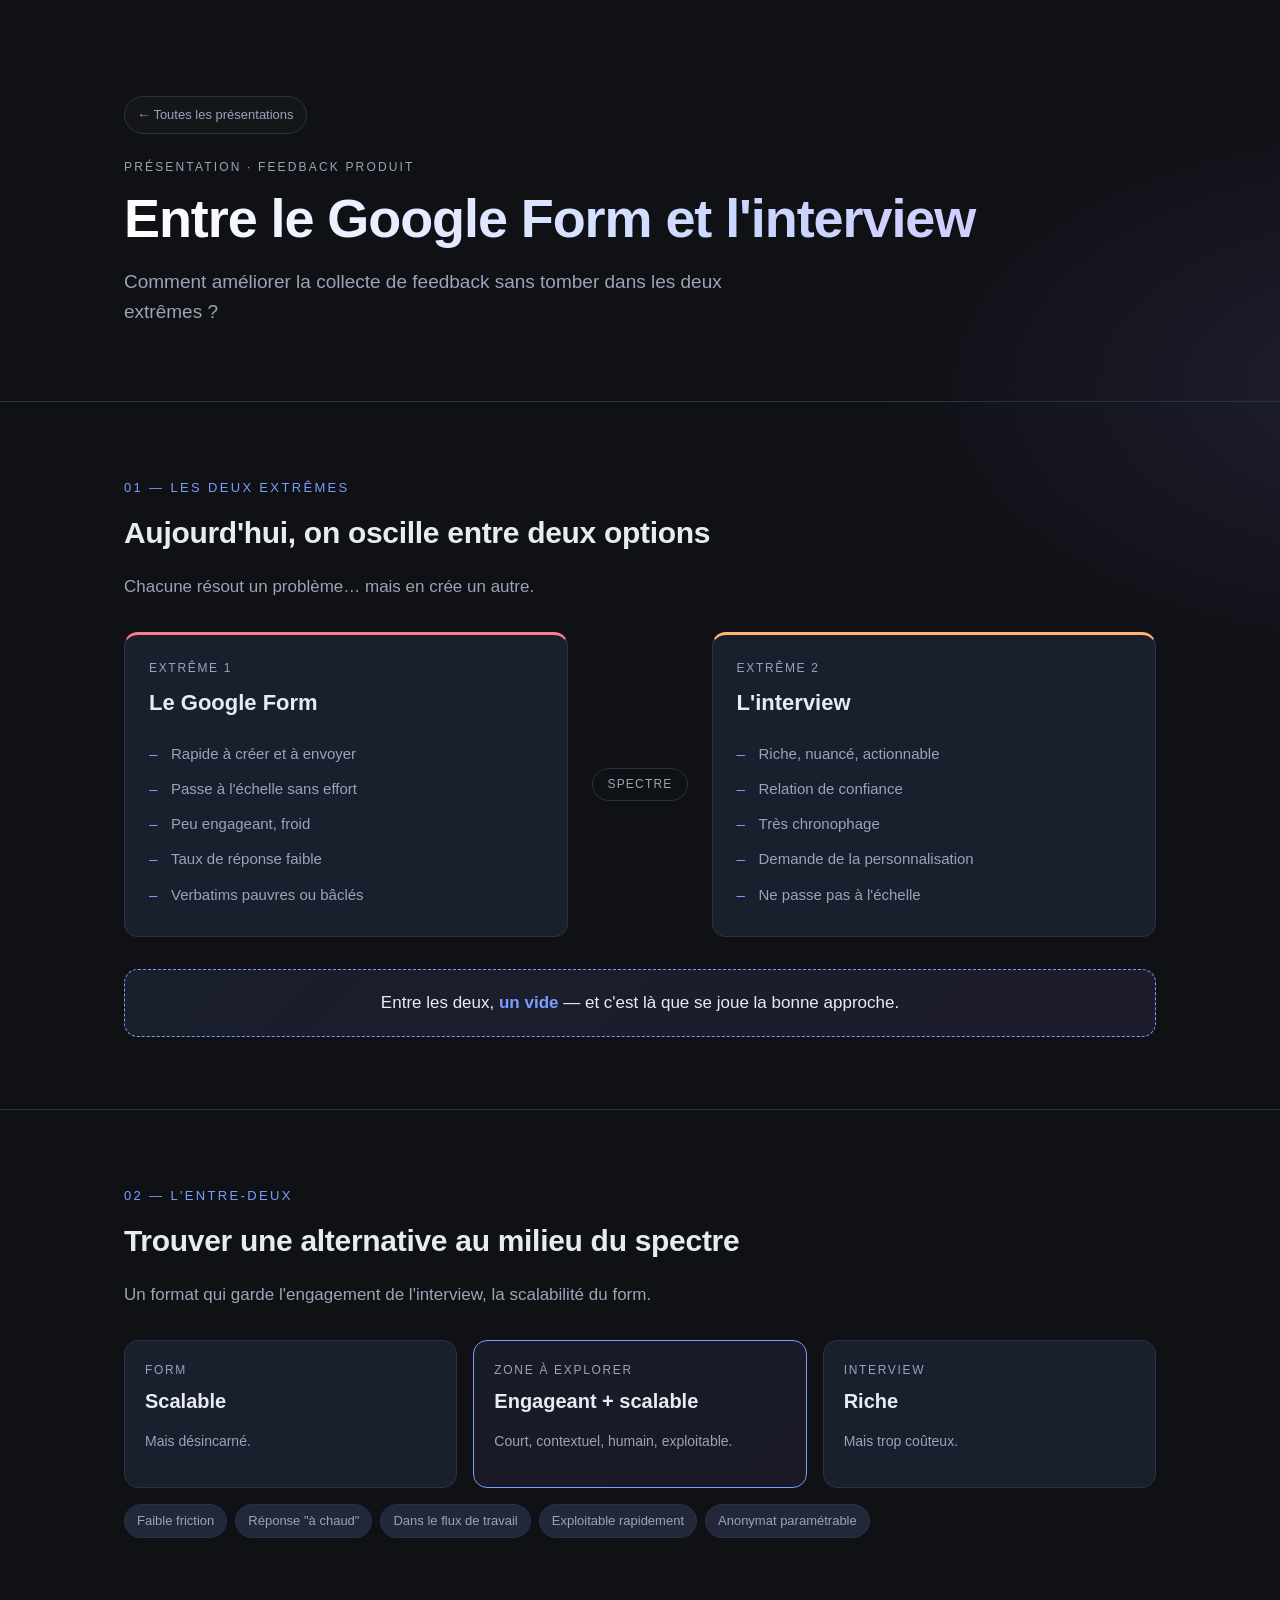
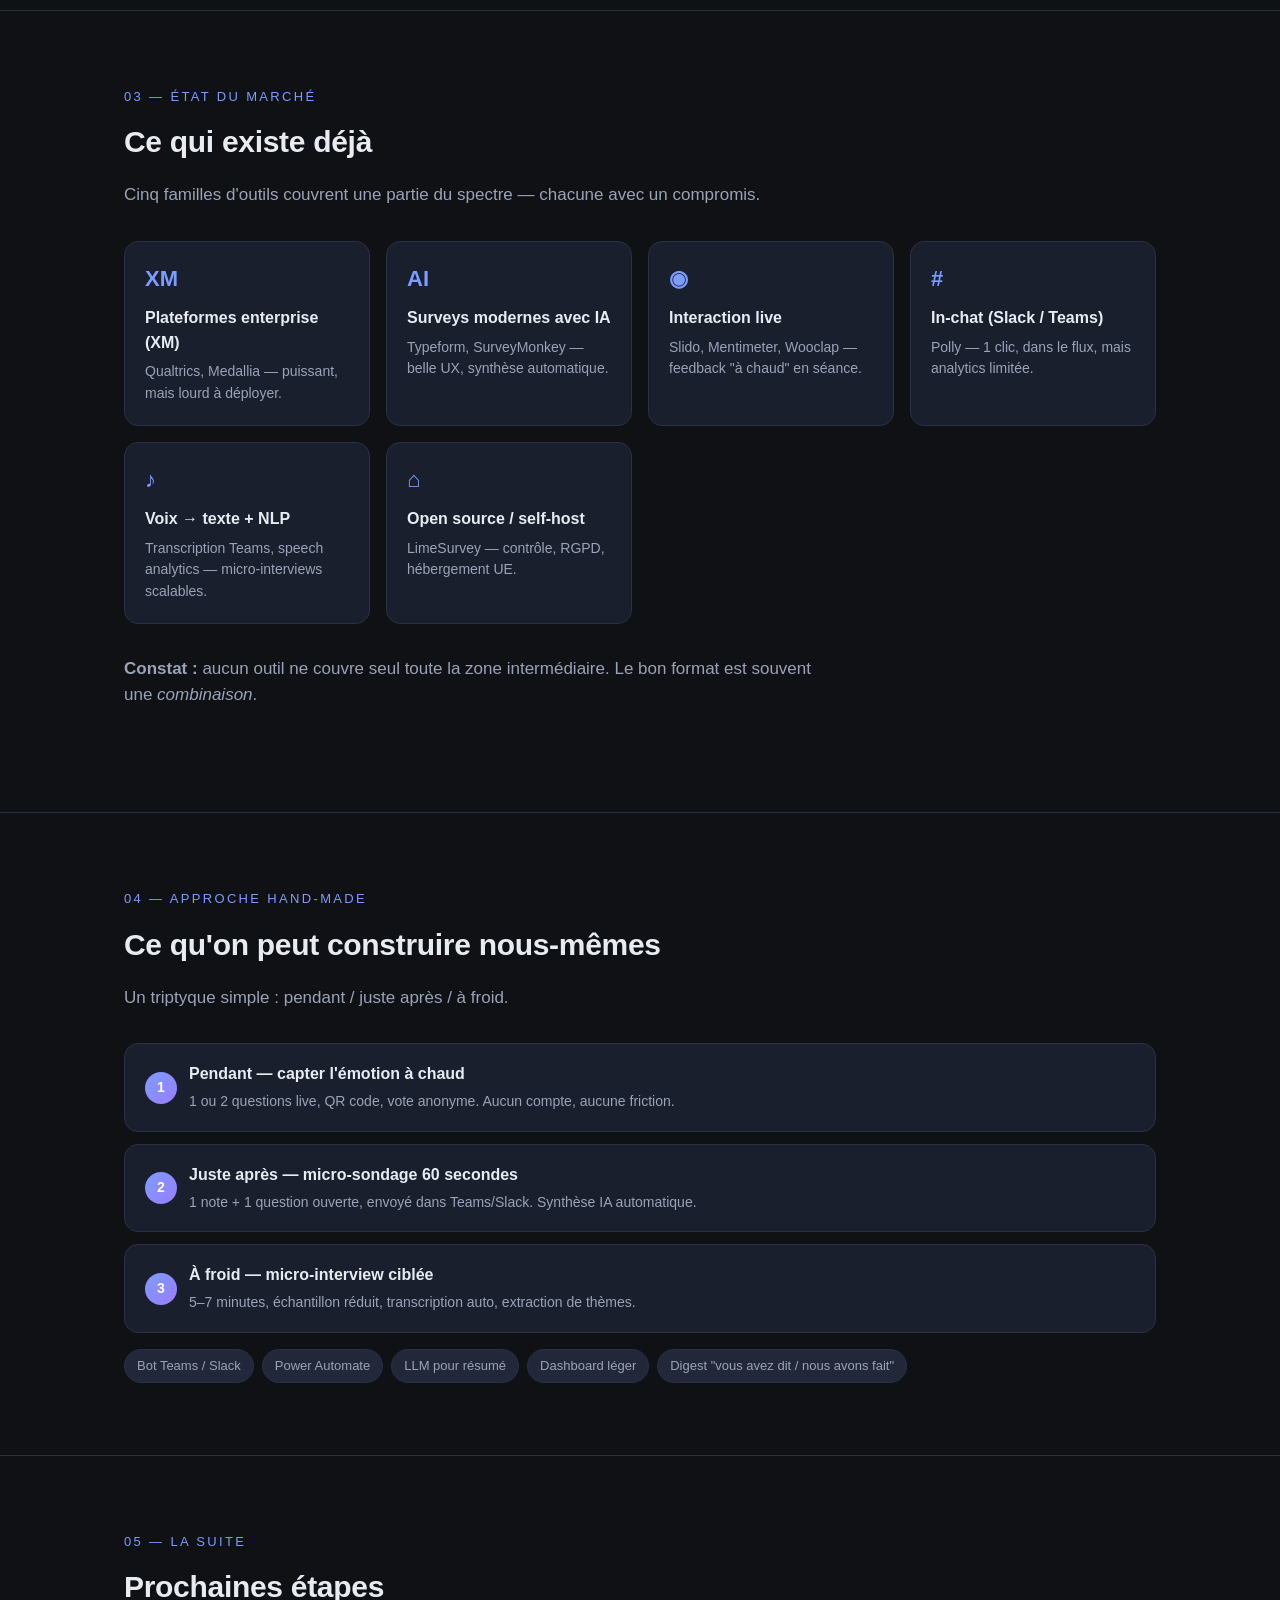
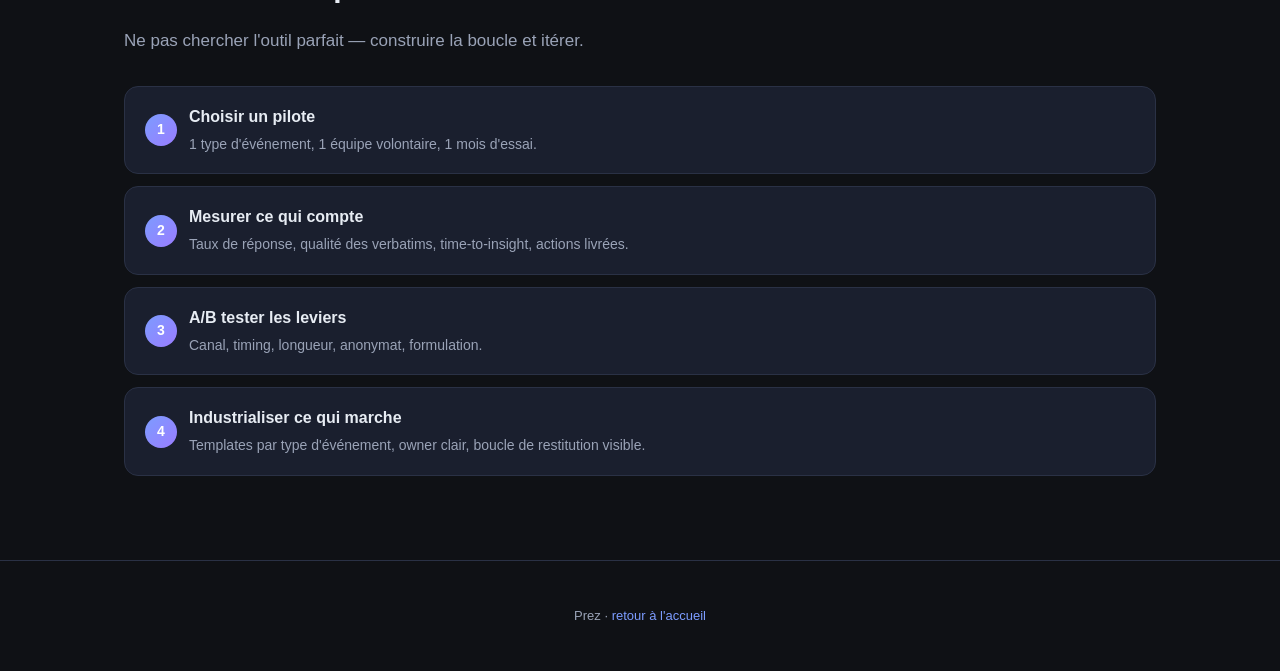
==== presentations/feedback-collection/index.html @ 94924804 "Add presentation hub site with feedback collection landing page Create a GitHub Pages-ready site to " ====
<!DOCTYPE html>
<html lang="fr">
<head>
  <meta charset="UTF-8" />
  <meta name="viewport" content="width=device-width, initial-scale=1.0" />
  <title>Collecte de feedback — entre le form et l'interview</title>
  <meta name="description" content="Explorer l'espace entre un Google Form froid et une interview chronophage." />
  <link rel="stylesheet" href="../../assets/css/style.css" />
</head>
<body>
  <header class="hero">
    <div class="container">
      <a class="back" href="../../index.html">← Toutes les présentations</a>
      <p class="eyebrow" style="margin-top: 24px;">Présentation · Feedback produit</p>
      <h1>Entre le Google Form et l'interview</h1>
      <p class="lead">Comment améliorer la collecte de feedback sans tomber dans les deux extrêmes ?</p>
    </div>
  </header>

  <main>
    <!-- ========== 1. Frise des extrêmes ========== -->
    <section class="section">
      <div class="container">
        <span class="section__num">01 — Les deux extrêmes</span>
        <h2>Aujourd'hui, on oscille entre deux options</h2>
        <p class="section__intro">Chacune résout un problème… mais en crée un autre.</p>

        <div class="frieze">
          <div class="frieze__node frieze__node--form">
            <div class="frieze__label">Extrême 1</div>
            <h3 class="frieze__title">Le Google Form</h3>
            <ul class="frieze__list">
              <li class="frieze__pro">Rapide à créer et à envoyer</li>
              <li class="frieze__pro">Passe à l'échelle sans effort</li>
              <li class="frieze__con">Peu engageant, froid</li>
              <li class="frieze__con">Taux de réponse faible</li>
              <li class="frieze__con">Verbatims pauvres ou bâclés</li>
            </ul>
          </div>

          <div class="frieze__axis">
            <span class="frieze__axis-label">Spectre</span>
          </div>

          <div class="frieze__node frieze__node--interview">
            <div class="frieze__label">Extrême 2</div>
            <h3 class="frieze__title">L'interview</h3>
            <ul class="frieze__list">
              <li class="frieze__pro">Riche, nuancé, actionnable</li>
              <li class="frieze__pro">Relation de confiance</li>
              <li class="frieze__con">Très chronophage</li>
              <li class="frieze__con">Demande de la personnalisation</li>
              <li class="frieze__con">Ne passe pas à l'échelle</li>
            </ul>
          </div>
        </div>

        <div class="frieze__gap">
          Entre les deux, <strong>un vide</strong> — et c'est là que se joue la bonne approche.
        </div>
      </div>
    </section>

    <!-- ========== 2. Besoin d'alternative ========== -->
    <section class="section">
      <div class="container">
        <span class="section__num">02 — L'entre-deux</span>
        <h2>Trouver une alternative au milieu du spectre</h2>
        <p class="section__intro">Un format qui garde l'engagement de l'interview, la scalabilité du form.</p>

        <div class="spectrum">
          <div class="spectrum__item">
            <div class="spectrum__label">Form</div>
            <div class="spectrum__value">Scalable</div>
            <p class="spectrum__desc">Mais désincarné.</p>
          </div>
          <div class="spectrum__item spectrum__item--mid">
            <div class="spectrum__label">Zone à explorer</div>
            <div class="spectrum__value">Engageant + scalable</div>
            <p class="spectrum__desc">Court, contextuel, humain, exploitable.</p>
          </div>
          <div class="spectrum__item">
            <div class="spectrum__label">Interview</div>
            <div class="spectrum__value">Riche</div>
            <p class="spectrum__desc">Mais trop coûteux.</p>
          </div>
        </div>

        <div class="pills">
          <span class="pill">Faible friction</span>
          <span class="pill">Réponse "à chaud"</span>
          <span class="pill">Dans le flux de travail</span>
          <span class="pill">Exploitable rapidement</span>
          <span class="pill">Anonymat paramétrable</span>
        </div>
      </div>
    </section>

    <!-- ========== 3. Analyse de l'existant / marché ========== -->
    <section class="section">
      <div class="container">
        <span class="section__num">03 — État du marché</span>
        <h2>Ce qui existe déjà</h2>
        <p class="section__intro">Cinq familles d'outils couvrent une partie du spectre — chacune avec un compromis.</p>

        <div class="grid">
          <div class="tile">
            <div class="tile__icon">XM</div>
            <h3 class="tile__title">Plateformes enterprise (XM)</h3>
            <p class="tile__desc">Qualtrics, Medallia — puissant, mais lourd à déployer.</p>
          </div>
          <div class="tile">
            <div class="tile__icon">AI</div>
            <h3 class="tile__title">Surveys modernes avec IA</h3>
            <p class="tile__desc">Typeform, SurveyMonkey — belle UX, synthèse automatique.</p>
          </div>
          <div class="tile">
            <div class="tile__icon">◉</div>
            <h3 class="tile__title">Interaction live</h3>
            <p class="tile__desc">Slido, Mentimeter, Wooclap — feedback "à chaud" en séance.</p>
          </div>
          <div class="tile">
            <div class="tile__icon">#</div>
            <h3 class="tile__title">In-chat (Slack / Teams)</h3>
            <p class="tile__desc">Polly — 1 clic, dans le flux, mais analytics limitée.</p>
          </div>
          <div class="tile">
            <div class="tile__icon">♪</div>
            <h3 class="tile__title">Voix → texte + NLP</h3>
            <p class="tile__desc">Transcription Teams, speech analytics — micro-interviews scalables.</p>
          </div>
          <div class="tile">
            <div class="tile__icon">⌂</div>
            <h3 class="tile__title">Open source / self-host</h3>
            <p class="tile__desc">LimeSurvey — contrôle, RGPD, hébergement UE.</p>
          </div>
        </div>

        <p class="section__intro" style="margin-top: 32px;">
          <strong>Constat :</strong> aucun outil ne couvre seul toute la zone intermédiaire. Le bon format est souvent une <em>combinaison</em>.
        </p>
      </div>
    </section>

    <!-- ========== 4. Approche hand-made ========== -->
    <section class="section">
      <div class="container">
        <span class="section__num">04 — Approche hand-made</span>
        <h2>Ce qu'on peut construire nous-mêmes</h2>
        <p class="section__intro">Un triptyque simple : pendant / juste après / à froid.</p>

        <ol class="steps">
          <li>
            <h3>Pendant — capter l'émotion à chaud</h3>
            <p>1 ou 2 questions live, QR code, vote anonyme. Aucun compte, aucune friction.</p>
          </li>
          <li>
            <h3>Juste après — micro-sondage 60 secondes</h3>
            <p>1 note + 1 question ouverte, envoyé dans Teams/Slack. Synthèse IA automatique.</p>
          </li>
          <li>
            <h3>À froid — micro-interview ciblée</h3>
            <p>5–7 minutes, échantillon réduit, transcription auto, extraction de thèmes.</p>
          </li>
        </ol>

        <div class="pills">
          <span class="pill">Bot Teams / Slack</span>
          <span class="pill">Power Automate</span>
          <span class="pill">LLM pour résumé</span>
          <span class="pill">Dashboard léger</span>
          <span class="pill">Digest "vous avez dit / nous avons fait"</span>
        </div>
      </div>
    </section>

    <!-- ========== 5. Suite ========== -->
    <section class="section">
      <div class="container">
        <span class="section__num">05 — La suite</span>
        <h2>Prochaines étapes</h2>
        <p class="section__intro">Ne pas chercher l'outil parfait — construire la boucle et itérer.</p>

        <ol class="steps">
          <li>
            <h3>Choisir un pilote</h3>
            <p>1 type d'événement, 1 équipe volontaire, 1 mois d'essai.</p>
          </li>
          <li>
            <h3>Mesurer ce qui compte</h3>
            <p>Taux de réponse, qualité des verbatims, time-to-insight, actions livrées.</p>
          </li>
          <li>
            <h3>A/B tester les leviers</h3>
            <p>Canal, timing, longueur, anonymat, formulation.</p>
          </li>
          <li>
            <h3>Industrialiser ce qui marche</h3>
            <p>Templates par type d'événement, owner clair, boucle de restitution visible.</p>
          </li>
        </ol>
      </div>
    </section>
  </main>

  <footer class="footer">
    <div class="container">
      <p>Prez · <a href="../../index.html">retour à l'accueil</a></p>
    </div>
  </footer>
</body>
</html>
---- assets/css/style.css ----
:root {
  --bg: #0f1115;
  --bg-2: #151823;
  --surface: #1a1f2e;
  --surface-2: #222839;
  --border: #2a3145;
  --text: #e7ecf3;
  --text-dim: #9aa3b7;
  --accent: #7c9cff;
  --accent-2: #9a7cff;
  --warn: #ffb86b;
  --good: #6bd6a4;
  --bad: #ff7a8a;
  --radius: 14px;
  --maxw: 1080px;
  --font: "Inter", -apple-system, BlinkMacSystemFont, "Segoe UI", Roboto, Helvetica, Arial, sans-serif;
}

* { box-sizing: border-box; }

html, body {
  margin: 0;
  padding: 0;
  background:
    radial-gradient(1200px 600px at 10% -10%, rgba(124,156,255,0.12), transparent 60%),
    radial-gradient(900px 500px at 110% 10%, rgba(154,124,255,0.12), transparent 60%),
    var(--bg);
  color: var(--text);
  font-family: var(--font);
  font-size: 17px;
  line-height: 1.55;
  -webkit-font-smoothing: antialiased;
}

a { color: var(--accent); text-decoration: none; }
a:hover { text-decoration: underline; }

.container {
  max-width: var(--maxw);
  margin: 0 auto;
  padding: 0 24px;
}

/* ---------- Hero ---------- */
.hero {
  padding: 96px 0 56px;
  border-bottom: 1px solid var(--border);
}
.hero--hub { padding: 120px 0 72px; }

.eyebrow {
  margin: 0 0 12px;
  text-transform: uppercase;
  letter-spacing: 0.18em;
  font-size: 12px;
  color: var(--text-dim);
}

h1 {
  font-size: clamp(32px, 5vw, 54px);
  margin: 0 0 16px;
  line-height: 1.1;
  letter-spacing: -0.02em;
  background: linear-gradient(90deg, #ffffff, #c9d6ff 60%, #d6c9ff);
  -webkit-background-clip: text;
  background-clip: text;
  color: transparent;
}

h2 {
  font-size: clamp(22px, 2.6vw, 30px);
  margin: 0 0 12px;
  letter-spacing: -0.01em;
}
h3 {
  font-size: 18px;
  margin: 0 0 8px;
}

.lead {
  font-size: 19px;
  color: var(--text-dim);
  max-width: 680px;
}

/* ---------- Nav back ---------- */
.back {
  display: inline-flex;
  align-items: center;
  gap: 8px;
  padding: 8px 12px;
  border: 1px solid var(--border);
  border-radius: 999px;
  font-size: 13px;
  color: var(--text-dim);
  background: rgba(255,255,255,0.02);
}
.back:hover { color: var(--text); text-decoration: none; border-color: var(--accent); }

/* ---------- Hub cards ---------- */
.cards {
  display: grid;
  grid-template-columns: repeat(auto-fit, minmax(300px, 1fr));
  gap: 20px;
  padding: 48px 0 96px;
}

.card {
  display: block;
  padding: 24px;
  background: var(--surface);
  border: 1px solid var(--border);
  border-radius: var(--radius);
  color: var(--text);
  transition: transform 0.15s ease, border-color 0.15s ease, background 0.15s ease;
}
.card:hover {
  text-decoration: none;
  transform: translateY(-2px);
  border-color: var(--accent);
  background: var(--surface-2);
}
.card--ghost {
  opacity: 0.55;
  border-style: dashed;
}
.card__tag {
  display: inline-block;
  font-size: 11px;
  letter-spacing: 0.12em;
  text-transform: uppercase;
  color: var(--accent);
  margin-bottom: 10px;
}
.card__title { font-size: 20px; margin: 0 0 8px; }
.card__desc { color: var(--text-dim); margin: 0 0 16px; font-size: 15px; }
.card__cta { font-size: 14px; color: var(--accent); }

/* ---------- Sections ---------- */
.section {
  padding: 72px 0;
  border-bottom: 1px solid var(--border);
}
.section:last-of-type { border-bottom: none; }

.section__num {
  display: inline-block;
  font-size: 13px;
  letter-spacing: 0.18em;
  text-transform: uppercase;
  color: var(--accent);
  margin-bottom: 12px;
}

.section__intro {
  color: var(--text-dim);
  max-width: 720px;
  margin-bottom: 32px;
}

/* ---------- Frieze (timeline) ---------- */
.frieze {
  display: grid;
  grid-template-columns: 1fr auto 1fr;
  gap: 24px;
  align-items: stretch;
  margin-top: 24px;
}
.frieze__node {
  background: var(--surface);
  border: 1px solid var(--border);
  border-radius: var(--radius);
  padding: 24px;
  position: relative;
}
.frieze__node--form { border-top: 3px solid var(--bad); }
.frieze__node--interview { border-top: 3px solid var(--warn); }

.frieze__label {
  font-size: 12px;
  letter-spacing: 0.14em;
  text-transform: uppercase;
  color: var(--text-dim);
  margin-bottom: 8px;
}
.frieze__title { font-size: 22px; margin: 0 0 12px; }
.frieze__list {
  margin: 16px 0 0;
  padding: 0;
  list-style: none;
}
.frieze__list li {
  padding: 6px 0 6px 22px;
  position: relative;
  color: var(--text-dim);
  font-size: 15px;
}
.frieze__list li::before {
  content: "–";
  position: absolute;
  left: 0;
  color: var(--accent);
}
.frieze__pro::before { content: "+"; color: var(--good); }
.frieze__con::before { content: "−"; color: var(--bad); }

.frieze__axis {
  position: relative;
  display: flex;
  align-items: center;
  justify-content: center;
  min-width: 80px;
}
.frieze__axis::before {
  content: "";
  position: absolute;
  top: 50%;
  left: 0;
  right: 0;
  height: 2px;
  background: linear-gradient(90deg, var(--bad), var(--warn));
  transform: translateY(-50%);
}
.frieze__axis-label {
  background: var(--bg);
  border: 1px solid var(--border);
  border-radius: 999px;
  padding: 6px 14px;
  font-size: 12px;
  color: var(--text-dim);
  letter-spacing: 0.1em;
  text-transform: uppercase;
  z-index: 1;
}

.frieze__gap {
  margin-top: 32px;
  padding: 20px 24px;
  background: linear-gradient(135deg, rgba(124,156,255,0.1), rgba(154,124,255,0.1));
  border: 1px dashed var(--accent);
  border-radius: var(--radius);
  text-align: center;
  color: var(--text);
}
.frieze__gap strong { color: var(--accent); }

/* ---------- Spectrum ---------- */
.spectrum {
  display: grid;
  grid-template-columns: 1fr 1fr 1fr;
  gap: 16px;
  margin-top: 16px;
}
.spectrum__item {
  padding: 20px;
  background: var(--surface);
  border: 1px solid var(--border);
  border-radius: var(--radius);
}
.spectrum__item--mid {
  border-color: var(--accent);
  background: linear-gradient(135deg, rgba(124,156,255,0.08), rgba(154,124,255,0.08));
}
.spectrum__label {
  font-size: 12px;
  letter-spacing: 0.14em;
  text-transform: uppercase;
  color: var(--text-dim);
  margin-bottom: 6px;
}
.spectrum__value {
  font-size: 20px;
  font-weight: 600;
  margin-bottom: 6px;
}
.spectrum__desc {
  color: var(--text-dim);
  font-size: 14px;
}

/* ---------- Grid of tiles ---------- */
.grid {
  display: grid;
  grid-template-columns: repeat(auto-fit, minmax(240px, 1fr));
  gap: 16px;
}
.tile {
  padding: 20px;
  background: var(--surface);
  border: 1px solid var(--border);
  border-radius: var(--radius);
}
.tile__icon {
  font-size: 22px;
  margin-bottom: 10px;
  color: var(--accent);
  font-weight: 700;
}
.tile__title { font-size: 16px; margin: 0 0 6px; }
.tile__desc { color: var(--text-dim); font-size: 14px; margin: 0; }

/* ---------- Steps ---------- */
.steps {
  counter-reset: step;
  margin: 0;
  padding: 0;
  list-style: none;
}
.steps > li {
  counter-increment: step;
  position: relative;
  padding: 18px 20px 18px 64px;
  background: var(--surface);
  border: 1px solid var(--border);
  border-radius: var(--radius);
  margin-bottom: 12px;
}
.steps > li::before {
  content: counter(step);
  position: absolute;
  left: 20px;
  top: 50%;
  transform: translateY(-50%);
  width: 32px;
  height: 32px;
  display: inline-flex;
  align-items: center;
  justify-content: center;
  border-radius: 50%;
  background: linear-gradient(135deg, var(--accent), var(--accent-2));
  color: white;
  font-weight: 600;
  font-size: 14px;
}
.steps h3 { margin: 0 0 4px; font-size: 16px; }
.steps p { margin: 0; color: var(--text-dim); font-size: 14px; }

/* ---------- Pills ---------- */
.pills {
  display: flex;
  flex-wrap: wrap;
  gap: 8px;
  margin-top: 16px;
}
.pill {
  padding: 6px 12px;
  background: var(--surface-2);
  border: 1px solid var(--border);
  border-radius: 999px;
  font-size: 13px;
  color: var(--text-dim);
}

/* ---------- Footer ---------- */
.footer {
  padding: 32px 0;
  color: var(--text-dim);
  font-size: 13px;
  text-align: center;
  border-top: 1px solid var(--border);
}

/* ---------- Responsive ---------- */
@media (max-width: 760px) {
  .frieze { grid-template-columns: 1fr; }
  .frieze__axis { min-height: 60px; min-width: auto; }
  .frieze__axis::before {
    left: 50%;
    top: 0;
    bottom: 0;
    right: auto;
    width: 2px;
    height: auto;
    background: linear-gradient(180deg, var(--bad), var(--warn));
  }
  .spectrum { grid-template-columns: 1fr; }
}
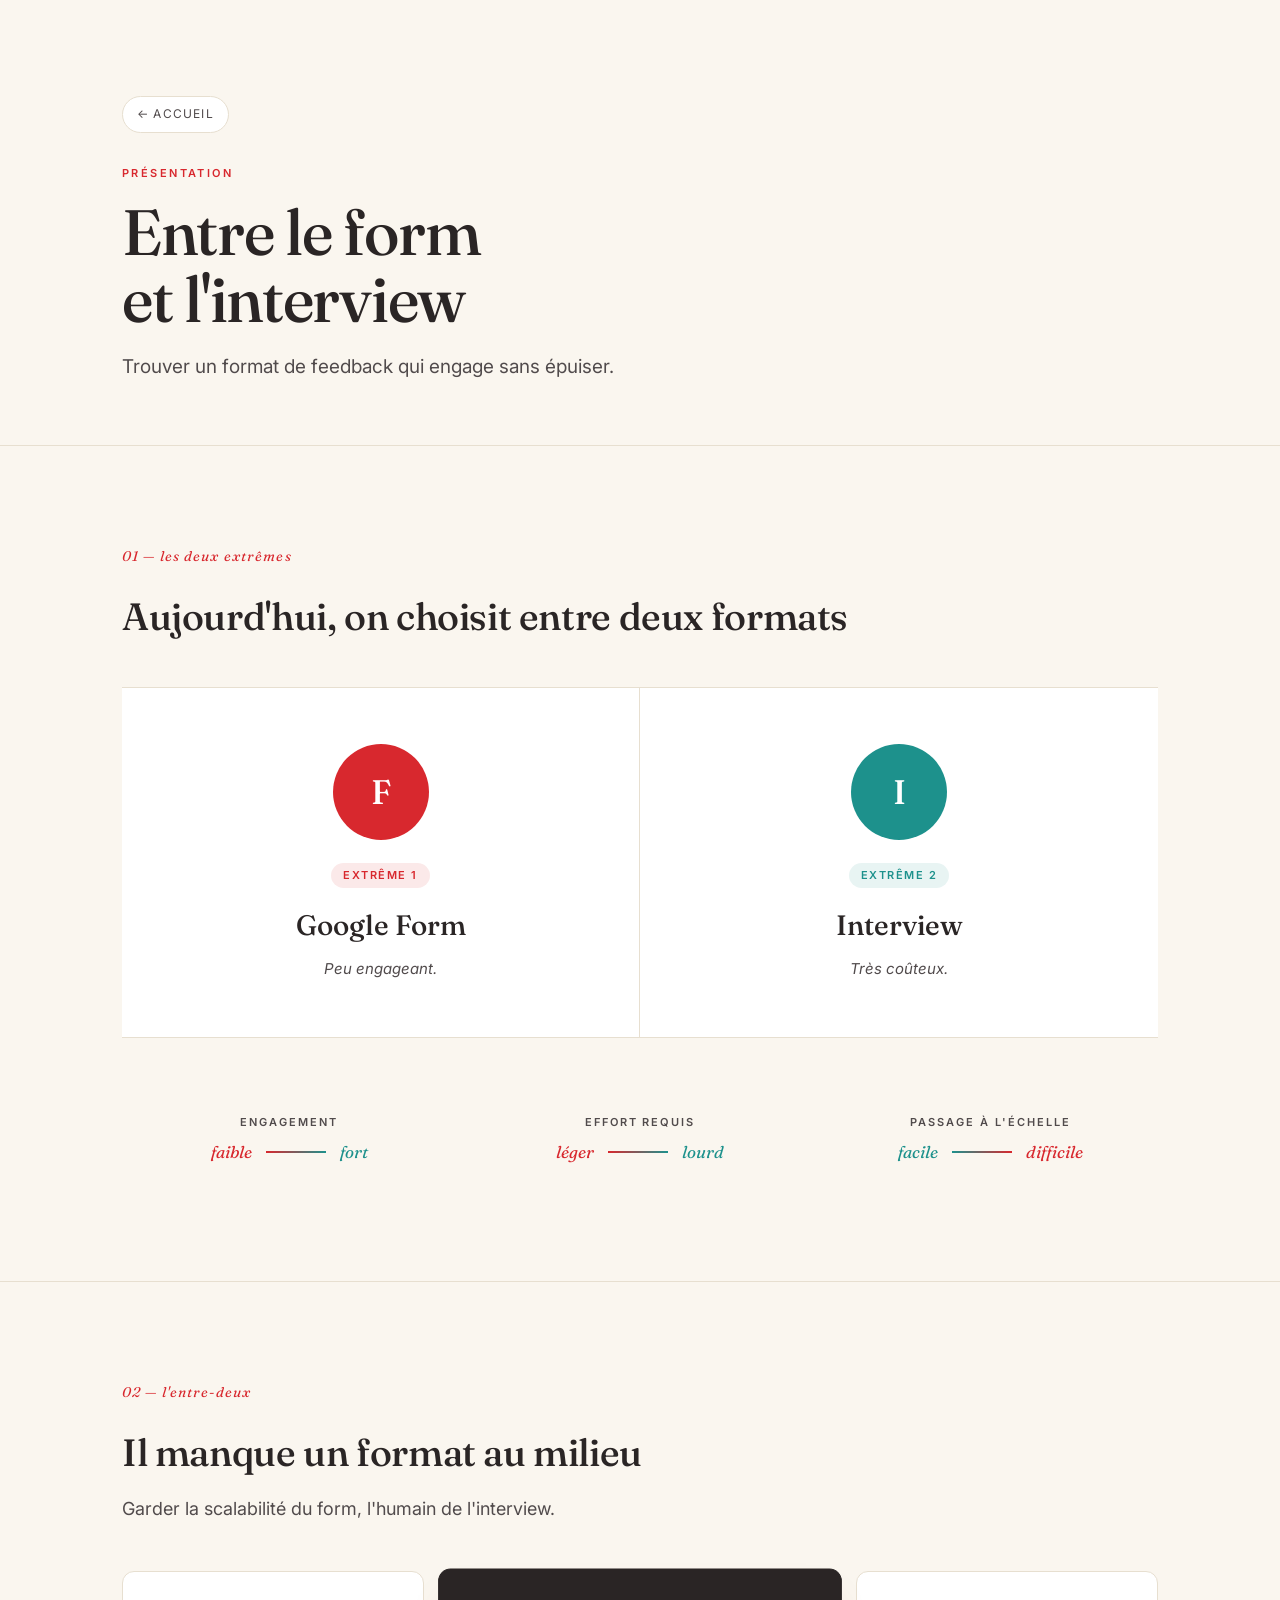
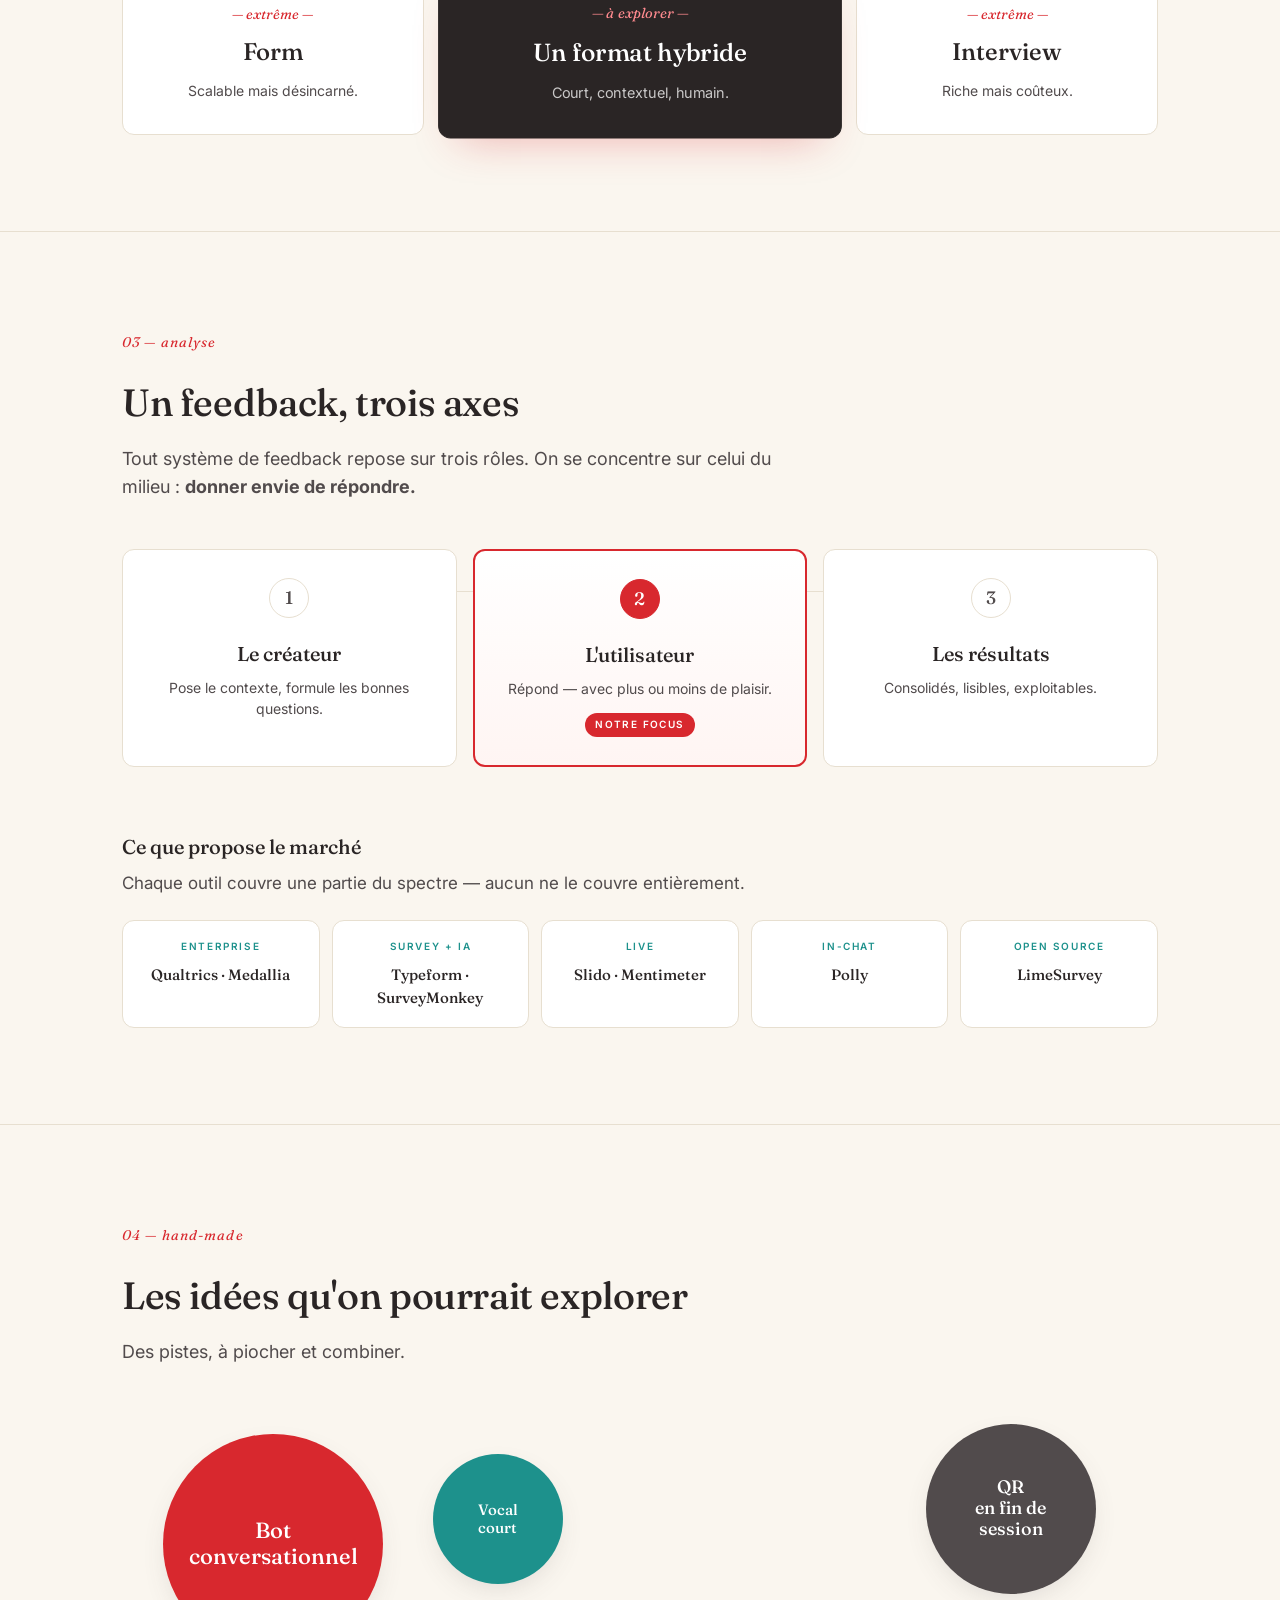
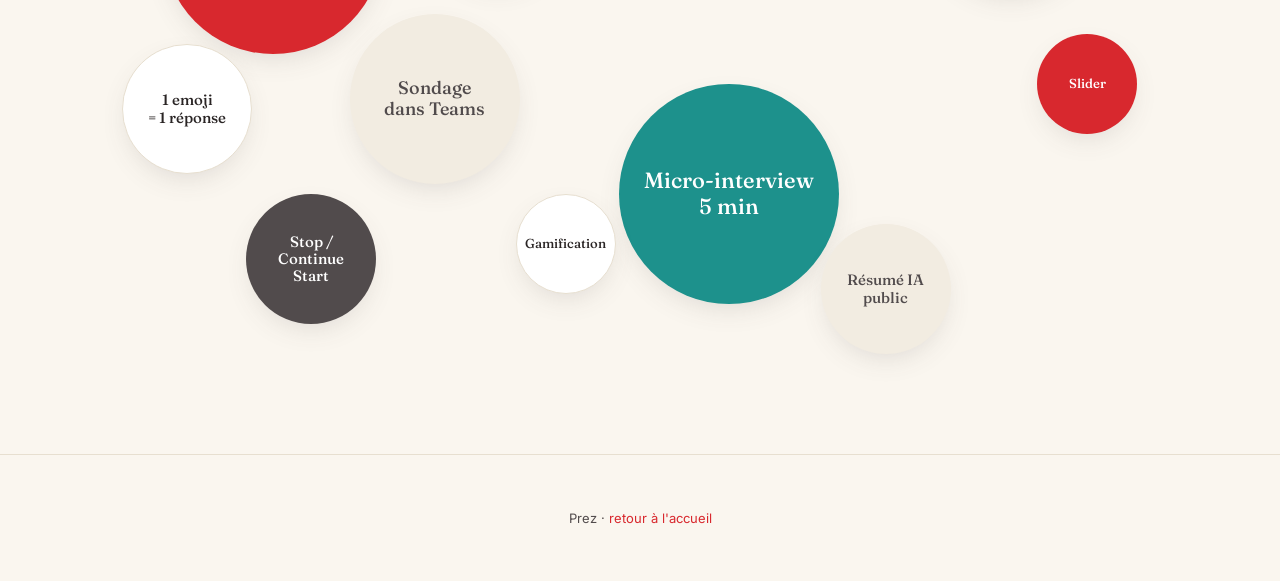
==== commit 89af7993: "Redesign: warmer palette, more infographic, less text - New palette: #D8282E (red), #514B4C (brown)," ====
--- a/presentations/feedback-collection/index.html
+++ b/presentations/feedback-collection/index.html
@@ -5,202 +5,153 @@
   <meta name="viewport" content="width=device-width, initial-scale=1.0" />
   <title>Collecte de feedback — entre le form et l'interview</title>
   <meta name="description" content="Explorer l'espace entre un Google Form froid et une interview chronophage." />
+  <link rel="preconnect" href="https://fonts.googleapis.com">
+  <link rel="preconnect" href="https://fonts.gstatic.com" crossorigin>
+  <link href="https://fonts.googleapis.com/css2?family=Fraunces:ital,wght@0,400;0,500;1,400;1,500&family=Inter:wght@400;500;600&display=swap" rel="stylesheet">
   <link rel="stylesheet" href="../../assets/css/style.css" />
 </head>
 <body>
   <header class="hero">
     <div class="container">
-      <a class="back" href="../../index.html">← Toutes les présentations</a>
-      <p class="eyebrow" style="margin-top: 24px;">Présentation · Feedback produit</p>
-      <h1>Entre le Google Form et l'interview</h1>
-      <p class="lead">Comment améliorer la collecte de feedback sans tomber dans les deux extrêmes ?</p>
+      <a class="back" href="../../index.html">← Accueil</a>
+      <p class="eyebrow" style="margin-top: 32px;">Présentation</p>
+      <h1>Entre le form<br />et l'interview</h1>
+      <p class="lead">Trouver un format de feedback qui engage sans épuiser.</p>
     </div>
   </header>
 
   <main>
-    <!-- ========== 1. Frise des extrêmes ========== -->
+
+    <!-- ========== 01 — Les deux extrêmes ========== -->
     <section class="section">
       <div class="container">
-        <span class="section__num">01 — Les deux extrêmes</span>
-        <h2>Aujourd'hui, on oscille entre deux options</h2>
-        <p class="section__intro">Chacune résout un problème… mais en crée un autre.</p>
+        <span class="section__num">01 — les deux extrêmes</span>
+        <h2>Aujourd'hui, on choisit entre deux formats</h2>
 
-        <div class="frieze">
-          <div class="frieze__node frieze__node--form">
-            <div class="frieze__label">Extrême 1</div>
-            <h3 class="frieze__title">Le Google Form</h3>
-            <ul class="frieze__list">
-              <li class="frieze__pro">Rapide à créer et à envoyer</li>
-              <li class="frieze__pro">Passe à l'échelle sans effort</li>
-              <li class="frieze__con">Peu engageant, froid</li>
-              <li class="frieze__con">Taux de réponse faible</li>
-              <li class="frieze__con">Verbatims pauvres ou bâclés</li>
-            </ul>
+        <div class="frieze2">
+          <div class="fend fend--form">
+            <div class="fend__circle">F</div>
+            <div class="fend__tag">Extrême 1</div>
+            <h3 class="fend__name">Google Form</h3>
+            <p class="fend__pain">Peu engageant.</p>
           </div>
-
-          <div class="frieze__axis">
-            <span class="frieze__axis-label">Spectre</span>
-          </div>
-
-          <div class="frieze__node frieze__node--interview">
-            <div class="frieze__label">Extrême 2</div>
-            <h3 class="frieze__title">L'interview</h3>
-            <ul class="frieze__list">
-              <li class="frieze__pro">Riche, nuancé, actionnable</li>
-              <li class="frieze__pro">Relation de confiance</li>
-              <li class="frieze__con">Très chronophage</li>
-              <li class="frieze__con">Demande de la personnalisation</li>
-              <li class="frieze__con">Ne passe pas à l'échelle</li>
-            </ul>
+          <div class="fend fend--interview">
+            <div class="fend__circle">I</div>
+            <div class="fend__tag">Extrême 2</div>
+            <h3 class="fend__name">Interview</h3>
+            <p class="fend__pain">Très coûteux.</p>
           </div>
         </div>
 
-        <div class="frieze__gap">
-          Entre les deux, <strong>un vide</strong> — et c'est là que se joue la bonne approche.
+        <div class="frieze-axes">
+          <div class="axis">
+            <div class="axis__label">Engagement</div>
+            <div class="axis__row"><span class="low">faible</span><span class="axis__bar"></span><span class="high">fort</span></div>
+          </div>
+          <div class="axis">
+            <div class="axis__label">Effort requis</div>
+            <div class="axis__row"><span class="low">léger</span><span class="axis__bar"></span><span class="high">lourd</span></div>
+          </div>
+          <div class="axis">
+            <div class="axis__label">Passage à l'échelle</div>
+            <div class="axis__row"><span class="high" style="color:var(--teal)">facile</span><span class="axis__bar" style="background:linear-gradient(90deg,var(--teal),var(--red))"></span><span class="low">difficile</span></div>
+          </div>
         </div>
       </div>
     </section>
 
-    <!-- ========== 2. Besoin d'alternative ========== -->
+    <!-- ========== 02 — L'entre-deux ========== -->
     <section class="section">
       <div class="container">
-        <span class="section__num">02 — L'entre-deux</span>
-        <h2>Trouver une alternative au milieu du spectre</h2>
-        <p class="section__intro">Un format qui garde l'engagement de l'interview, la scalabilité du form.</p>
+        <span class="section__num">02 — l'entre-deux</span>
+        <h2>Il manque un format au milieu</h2>
+        <p class="section__intro">Garder la scalabilité du form, l'humain de l'interview.</p>
 
-        <div class="spectrum">
-          <div class="spectrum__item">
-            <div class="spectrum__label">Form</div>
-            <div class="spectrum__value">Scalable</div>
-            <p class="spectrum__desc">Mais désincarné.</p>
+        <div class="spectrum2">
+          <div class="sp">
+            <div class="sp__mark">— extrême —</div>
+            <div class="sp__name">Form</div>
+            <p class="sp__desc">Scalable mais désincarné.</p>
           </div>
-          <div class="spectrum__item spectrum__item--mid">
-            <div class="spectrum__label">Zone à explorer</div>
-            <div class="spectrum__value">Engageant + scalable</div>
-            <p class="spectrum__desc">Court, contextuel, humain, exploitable.</p>
+          <div class="sp sp--mid">
+            <div class="sp__mark">— à explorer —</div>
+            <div class="sp__name">Un format hybride</div>
+            <p class="sp__desc">Court, contextuel, humain.</p>
           </div>
-          <div class="spectrum__item">
-            <div class="spectrum__label">Interview</div>
-            <div class="spectrum__value">Riche</div>
-            <p class="spectrum__desc">Mais trop coûteux.</p>
+          <div class="sp">
+            <div class="sp__mark">— extrême —</div>
+            <div class="sp__name">Interview</div>
+            <p class="sp__desc">Riche mais coûteux.</p>
           </div>
-        </div>
-
-        <div class="pills">
-          <span class="pill">Faible friction</span>
-          <span class="pill">Réponse "à chaud"</span>
-          <span class="pill">Dans le flux de travail</span>
-          <span class="pill">Exploitable rapidement</span>
-          <span class="pill">Anonymat paramétrable</span>
         </div>
       </div>
     </section>
 
-    <!-- ========== 3. Analyse de l'existant / marché ========== -->
+    <!-- ========== 03 — Analyse ========== -->
     <section class="section">
       <div class="container">
-        <span class="section__num">03 — État du marché</span>
-        <h2>Ce qui existe déjà</h2>
-        <p class="section__intro">Cinq familles d'outils couvrent une partie du spectre — chacune avec un compromis.</p>
+        <span class="section__num">03 — analyse</span>
+        <h2>Un feedback, trois axes</h2>
+        <p class="section__intro">
+          Tout système de feedback repose sur trois rôles.
+          On se concentre sur celui du milieu : <strong>donner envie de répondre.</strong>
+        </p>
 
-        <div class="grid">
-          <div class="tile">
-            <div class="tile__icon">XM</div>
-            <h3 class="tile__title">Plateformes enterprise (XM)</h3>
-            <p class="tile__desc">Qualtrics, Medallia — puissant, mais lourd à déployer.</p>
+        <div class="axes">
+          <div class="ax">
+            <div class="ax__num">1</div>
+            <h3 class="ax__title">Le créateur</h3>
+            <p class="ax__desc">Pose le contexte, formule les bonnes questions.</p>
           </div>
-          <div class="tile">
-            <div class="tile__icon">AI</div>
-            <h3 class="tile__title">Surveys modernes avec IA</h3>
-            <p class="tile__desc">Typeform, SurveyMonkey — belle UX, synthèse automatique.</p>
+          <div class="ax ax--focus">
+            <div class="ax__num">2</div>
+            <h3 class="ax__title">L'utilisateur</h3>
+            <p class="ax__desc">Répond — avec plus ou moins de plaisir.</p>
+            <span class="ax__badge">Notre focus</span>
           </div>
-          <div class="tile">
-            <div class="tile__icon">◉</div>
-            <h3 class="tile__title">Interaction live</h3>
-            <p class="tile__desc">Slido, Mentimeter, Wooclap — feedback "à chaud" en séance.</p>
-          </div>
-          <div class="tile">
-            <div class="tile__icon">#</div>
-            <h3 class="tile__title">In-chat (Slack / Teams)</h3>
-            <p class="tile__desc">Polly — 1 clic, dans le flux, mais analytics limitée.</p>
-          </div>
-          <div class="tile">
-            <div class="tile__icon">♪</div>
-            <h3 class="tile__title">Voix → texte + NLP</h3>
-            <p class="tile__desc">Transcription Teams, speech analytics — micro-interviews scalables.</p>
-          </div>
-          <div class="tile">
-            <div class="tile__icon">⌂</div>
-            <h3 class="tile__title">Open source / self-host</h3>
-            <p class="tile__desc">LimeSurvey — contrôle, RGPD, hébergement UE.</p>
+          <div class="ax">
+            <div class="ax__num">3</div>
+            <h3 class="ax__title">Les résultats</h3>
+            <p class="ax__desc">Consolidés, lisibles, exploitables.</p>
           </div>
         </div>
 
-        <p class="section__intro" style="margin-top: 32px;">
-          <strong>Constat :</strong> aucun outil ne couvre seul toute la zone intermédiaire. Le bon format est souvent une <em>combinaison</em>.
-        </p>
-      </div>
-    </section>
-
-    <!-- ========== 4. Approche hand-made ========== -->
-    <section class="section">
-      <div class="container">
-        <span class="section__num">04 — Approche hand-made</span>
-        <h2>Ce qu'on peut construire nous-mêmes</h2>
-        <p class="section__intro">Un triptyque simple : pendant / juste après / à froid.</p>
-
-        <ol class="steps">
-          <li>
-            <h3>Pendant — capter l'émotion à chaud</h3>
-            <p>1 ou 2 questions live, QR code, vote anonyme. Aucun compte, aucune friction.</p>
-          </li>
-          <li>
-            <h3>Juste après — micro-sondage 60 secondes</h3>
-            <p>1 note + 1 question ouverte, envoyé dans Teams/Slack. Synthèse IA automatique.</p>
-          </li>
-          <li>
-            <h3>À froid — micro-interview ciblée</h3>
-            <p>5–7 minutes, échantillon réduit, transcription auto, extraction de thèmes.</p>
-          </li>
-        </ol>
-
-        <div class="pills">
-          <span class="pill">Bot Teams / Slack</span>
-          <span class="pill">Power Automate</span>
-          <span class="pill">LLM pour résumé</span>
-          <span class="pill">Dashboard léger</span>
-          <span class="pill">Digest "vous avez dit / nous avons fait"</span>
+        <div class="market">
+          <h3 class="market__title">Ce que propose le marché</h3>
+          <p class="market__intro">Chaque outil couvre une partie du spectre — aucun ne le couvre entièrement.</p>
+          <div class="market__row">
+            <div class="mkt"><div class="mkt__tag">Enterprise</div><p class="mkt__name">Qualtrics · Medallia</p></div>
+            <div class="mkt"><div class="mkt__tag">Survey + IA</div><p class="mkt__name">Typeform · SurveyMonkey</p></div>
+            <div class="mkt"><div class="mkt__tag">Live</div><p class="mkt__name">Slido · Mentimeter</p></div>
+            <div class="mkt"><div class="mkt__tag">In-chat</div><p class="mkt__name">Polly</p></div>
+            <div class="mkt"><div class="mkt__tag">Open source</div><p class="mkt__name">LimeSurvey</p></div>
+          </div>
         </div>
       </div>
     </section>
 
-    <!-- ========== 5. Suite ========== -->
+    <!-- ========== 04 — Hand-made ========== -->
     <section class="section">
       <div class="container">
-        <span class="section__num">05 — La suite</span>
-        <h2>Prochaines étapes</h2>
-        <p class="section__intro">Ne pas chercher l'outil parfait — construire la boucle et itérer.</p>
+        <span class="section__num">04 — hand-made</span>
+        <h2>Les idées qu'on pourrait explorer</h2>
+        <p class="section__intro">Des pistes, à piocher et combiner.</p>
 
-        <ol class="steps">
-          <li>
-            <h3>Choisir un pilote</h3>
-            <p>1 type d'événement, 1 équipe volontaire, 1 mois d'essai.</p>
-          </li>
-          <li>
-            <h3>Mesurer ce qui compte</h3>
-            <p>Taux de réponse, qualité des verbatims, time-to-insight, actions livrées.</p>
-          </li>
-          <li>
-            <h3>A/B tester les leviers</h3>
-            <p>Canal, timing, longueur, anonymat, formulation.</p>
-          </li>
-          <li>
-            <h3>Industrialiser ce qui marche</h3>
-            <p>Templates par type d'événement, owner clair, boucle de restitution visible.</p>
-          </li>
-        </ol>
+        <div class="bubbles">
+          <div class="bubble bubble--red   bubble--xl b1">Bot conversationnel</div>
+          <div class="bubble bubble--teal  bubble--md b2">Vocal<br />court</div>
+          <div class="bubble bubble--brown bubble--lg b3">QR<br />en fin de session</div>
+          <div class="bubble bubble--light bubble--md b4">1 emoji<br />= 1 réponse</div>
+          <div class="bubble bubble--cream bubble--lg b5">Sondage<br />dans Teams</div>
+          <div class="bubble bubble--teal  bubble--xl b6">Micro-interview<br />5 min</div>
+          <div class="bubble bubble--red   bubble--sm b7">Slider</div>
+          <div class="bubble bubble--brown bubble--md b8">Stop / Continue<br />Start</div>
+          <div class="bubble bubble--light bubble--sm b9">Gamification</div>
+          <div class="bubble bubble--cream bubble--md b10">Résumé IA<br />public</div>
+        </div>
       </div>
     </section>
+
   </main>
 
   <footer class="footer">
--- a/assets/css/style.css
+++ b/assets/css/style.css
@@ -1,19 +1,17 @@
 :root {
-  --bg: #0f1115;
-  --bg-2: #151823;
-  --surface: #1a1f2e;
-  --surface-2: #222839;
-  --border: #2a3145;
-  --text: #e7ecf3;
-  --text-dim: #9aa3b7;
-  --accent: #7c9cff;
-  --accent-2: #9a7cff;
-  --warn: #ffb86b;
-  --good: #6bd6a4;
-  --bad: #ff7a8a;
-  --radius: 14px;
-  --maxw: 1080px;
+  --red: #D8282E;
+  --brown: #514B4C;
+  --teal: #1D918C;
+  --bg: #faf6ef;
+  --bg-2: #f2ece1;
+  --surface: #ffffff;
+  --border: #e7dfd0;
+  --text: #2a2525;
+  --text-dim: #514B4C;
+  --radius: 12px;
+  --maxw: 1100px;
   --font: "Inter", -apple-system, BlinkMacSystemFont, "Segoe UI", Roboto, Helvetica, Arial, sans-serif;
+  --serif: "Fraunces", "Playfair Display", Georgia, serif;
 }
 
 * { box-sizing: border-box; }
@@ -21,10 +19,7 @@
 html, body {
   margin: 0;
   padding: 0;
-  background:
-    radial-gradient(1200px 600px at 10% -10%, rgba(124,156,255,0.12), transparent 60%),
-    radial-gradient(900px 500px at 110% 10%, rgba(154,124,255,0.12), transparent 60%),
-    var(--bg);
+  background: var(--bg);
   color: var(--text);
   font-family: var(--font);
   font-size: 17px;
@@ -32,328 +27,451 @@
   -webkit-font-smoothing: antialiased;
 }
 
-a { color: var(--accent); text-decoration: none; }
+a { color: var(--red); text-decoration: none; }
 a:hover { text-decoration: underline; }
 
 .container {
   max-width: var(--maxw);
   margin: 0 auto;
-  padding: 0 24px;
+  padding: 0 32px;
 }
 
 /* ---------- Hero ---------- */
 .hero {
-  padding: 96px 0 56px;
+  padding: 96px 0 64px;
   border-bottom: 1px solid var(--border);
 }
-.hero--hub { padding: 120px 0 72px; }
+.hero--hub { padding: 120px 0 80px; }
 
 .eyebrow {
-  margin: 0 0 12px;
-  text-transform: uppercase;
-  letter-spacing: 0.18em;
-  font-size: 12px;
-  color: var(--text-dim);
+  margin: 0 0 16px;
+  text-transform: uppercase;
+  letter-spacing: 0.22em;
+  font-size: 11px;
+  color: var(--red);
+  font-weight: 600;
 }
 
 h1 {
-  font-size: clamp(32px, 5vw, 54px);
-  margin: 0 0 16px;
-  line-height: 1.1;
+  font-family: var(--serif);
+  font-size: clamp(36px, 5.5vw, 64px);
+  margin: 0 0 20px;
+  line-height: 1.05;
   letter-spacing: -0.02em;
-  background: linear-gradient(90deg, #ffffff, #c9d6ff 60%, #d6c9ff);
-  -webkit-background-clip: text;
-  background-clip: text;
-  color: transparent;
+  color: var(--text);
+  font-weight: 500;
 }
 
 h2 {
-  font-size: clamp(22px, 2.6vw, 30px);
+  font-family: var(--serif);
+  font-size: clamp(26px, 3vw, 38px);
   margin: 0 0 12px;
   letter-spacing: -0.01em;
-}
-h3 {
-  font-size: 18px;
-  margin: 0 0 8px;
-}
+  font-weight: 500;
+}
+
+h3 { font-size: 16px; margin: 0 0 8px; font-weight: 600; }
 
 .lead {
   font-size: 19px;
   color: var(--text-dim);
-  max-width: 680px;
-}
-
-/* ---------- Nav back ---------- */
+  max-width: 620px;
+  margin: 0;
+}
+
+/* ---------- Back nav ---------- */
 .back {
   display: inline-flex;
   align-items: center;
   gap: 8px;
-  padding: 8px 12px;
+  padding: 8px 14px;
   border: 1px solid var(--border);
   border-radius: 999px;
-  font-size: 13px;
-  color: var(--text-dim);
-  background: rgba(255,255,255,0.02);
-}
-.back:hover { color: var(--text); text-decoration: none; border-color: var(--accent); }
+  font-size: 12px;
+  color: var(--text-dim);
+  background: var(--surface);
+  text-transform: uppercase;
+  letter-spacing: 0.1em;
+}
+.back:hover { color: var(--red); border-color: var(--red); text-decoration: none; }
 
 /* ---------- Hub cards ---------- */
 .cards {
   display: grid;
   grid-template-columns: repeat(auto-fit, minmax(300px, 1fr));
   gap: 20px;
-  padding: 48px 0 96px;
+  padding: 56px 0 120px;
 }
 
 .card {
   display: block;
-  padding: 24px;
+  padding: 28px;
   background: var(--surface);
   border: 1px solid var(--border);
   border-radius: var(--radius);
   color: var(--text);
-  transition: transform 0.15s ease, border-color 0.15s ease, background 0.15s ease;
+  transition: transform 0.15s ease, border-color 0.15s ease;
 }
 .card:hover {
   text-decoration: none;
   transform: translateY(-2px);
-  border-color: var(--accent);
-  background: var(--surface-2);
-}
-.card--ghost {
-  opacity: 0.55;
-  border-style: dashed;
-}
+  border-color: var(--red);
+}
+.card--ghost { opacity: 0.55; border-style: dashed; }
 .card__tag {
   display: inline-block;
-  font-size: 11px;
-  letter-spacing: 0.12em;
-  text-transform: uppercase;
-  color: var(--accent);
-  margin-bottom: 10px;
-}
-.card__title { font-size: 20px; margin: 0 0 8px; }
+  font-size: 10px;
+  letter-spacing: 0.18em;
+  text-transform: uppercase;
+  color: var(--teal);
+  margin-bottom: 12px;
+  font-weight: 600;
+}
+.card__title { font-family: var(--serif); font-size: 22px; margin: 0 0 10px; font-weight: 500; }
 .card__desc { color: var(--text-dim); margin: 0 0 16px; font-size: 15px; }
-.card__cta { font-size: 14px; color: var(--accent); }
+.card__cta { font-size: 13px; color: var(--red); text-transform: uppercase; letter-spacing: 0.1em; font-weight: 600; }
 
 /* ---------- Sections ---------- */
 .section {
-  padding: 72px 0;
+  padding: 96px 0;
   border-bottom: 1px solid var(--border);
 }
-.section:last-of-type { border-bottom: none; }
+.section:last-of-type { border-bottom: none; padding-bottom: 120px; }
 
 .section__num {
   display: inline-block;
-  font-size: 13px;
-  letter-spacing: 0.18em;
-  text-transform: uppercase;
-  color: var(--accent);
-  margin-bottom: 12px;
+  font-family: var(--serif);
+  font-size: 14px;
+  letter-spacing: 0.08em;
+  color: var(--red);
+  margin-bottom: 20px;
+  font-style: italic;
 }
 
 .section__intro {
   color: var(--text-dim);
-  max-width: 720px;
-  margin-bottom: 32px;
-}
-
-/* ---------- Frieze (timeline) ---------- */
-.frieze {
-  display: grid;
-  grid-template-columns: 1fr auto 1fr;
-  gap: 24px;
-  align-items: stretch;
-  margin-top: 24px;
-}
-.frieze__node {
-  background: var(--surface);
-  border: 1px solid var(--border);
-  border-radius: var(--radius);
-  padding: 24px;
+  max-width: 680px;
+  margin: 0 0 48px;
+  font-size: 18px;
+}
+
+/* ========== 01 — Frise ========== */
+.frieze2 {
+  display: grid;
+  grid-template-columns: 1fr 1fr;
+  gap: 0;
+  margin-top: 40px;
   position: relative;
-}
-.frieze__node--form { border-top: 3px solid var(--bad); }
-.frieze__node--interview { border-top: 3px solid var(--warn); }
-
-.frieze__label {
-  font-size: 12px;
-  letter-spacing: 0.14em;
-  text-transform: uppercase;
-  color: var(--text-dim);
-  margin-bottom: 8px;
-}
-.frieze__title { font-size: 22px; margin: 0 0 12px; }
-.frieze__list {
-  margin: 16px 0 0;
-  padding: 0;
-  list-style: none;
-}
-.frieze__list li {
-  padding: 6px 0 6px 22px;
-  position: relative;
-  color: var(--text-dim);
-  font-size: 15px;
-}
-.frieze__list li::before {
-  content: "–";
-  position: absolute;
-  left: 0;
-  color: var(--accent);
-}
-.frieze__pro::before { content: "+"; color: var(--good); }
-.frieze__con::before { content: "−"; color: var(--bad); }
-
-.frieze__axis {
-  position: relative;
-  display: flex;
-  align-items: center;
-  justify-content: center;
-  min-width: 80px;
-}
-.frieze__axis::before {
+  border-top: 1px solid var(--border);
+  border-bottom: 1px solid var(--border);
+}
+.frieze2::before {
   content: "";
   position: absolute;
   top: 50%;
   left: 0;
   right: 0;
-  height: 2px;
-  background: linear-gradient(90deg, var(--bad), var(--warn));
-  transform: translateY(-50%);
-}
-.frieze__axis-label {
-  background: var(--bg);
-  border: 1px solid var(--border);
+  height: 1px;
+  background: var(--border);
+  z-index: 0;
+}
+.fend {
+  padding: 56px 40px;
+  text-align: center;
+  position: relative;
+  background: var(--surface);
+}
+.fend:first-child { border-right: 1px solid var(--border); }
+.fend__circle {
+  width: 96px;
+  height: 96px;
+  border-radius: 50%;
+  margin: 0 auto 20px;
+  display: flex;
+  align-items: center;
+  justify-content: center;
+  font-family: var(--serif);
+  font-size: 34px;
+  font-weight: 500;
+  color: var(--surface);
+}
+.fend--form .fend__circle { background: var(--red); }
+.fend--interview .fend__circle { background: var(--teal); }
+
+.fend__name {
+  font-family: var(--serif);
+  font-size: 28px;
+  margin: 0 0 10px;
+  font-weight: 500;
+}
+.fend__tag {
+  display: inline-block;
+  padding: 4px 12px;
   border-radius: 999px;
-  padding: 6px 14px;
-  font-size: 12px;
-  color: var(--text-dim);
-  letter-spacing: 0.1em;
-  text-transform: uppercase;
-  z-index: 1;
-}
-
-.frieze__gap {
-  margin-top: 32px;
-  padding: 20px 24px;
-  background: linear-gradient(135deg, rgba(124,156,255,0.1), rgba(154,124,255,0.1));
-  border: 1px dashed var(--accent);
-  border-radius: var(--radius);
-  text-align: center;
-  color: var(--text);
-}
-.frieze__gap strong { color: var(--accent); }
-
-/* ---------- Spectrum ---------- */
-.spectrum {
+  font-size: 11px;
+  letter-spacing: 0.14em;
+  text-transform: uppercase;
+  font-weight: 600;
+  margin-bottom: 16px;
+}
+.fend--form .fend__tag { background: rgba(216,40,46,0.1); color: var(--red); }
+.fend--interview .fend__tag { background: rgba(29,145,140,0.1); color: var(--teal); }
+
+.fend__pain {
+  color: var(--text-dim);
+  font-size: 15px;
+  max-width: 260px;
+  margin: 0 auto;
+  font-style: italic;
+}
+
+/* Axis labels between extremes */
+.frieze-axes {
   display: grid;
   grid-template-columns: 1fr 1fr 1fr;
   gap: 16px;
-  margin-top: 16px;
-}
-.spectrum__item {
+  margin-top: 56px;
+  text-align: center;
+}
+.axis {
   padding: 20px;
+}
+.axis__label {
+  font-size: 11px;
+  letter-spacing: 0.18em;
+  text-transform: uppercase;
+  color: var(--text-dim);
+  margin-bottom: 8px;
+  font-weight: 600;
+}
+.axis__row {
+  display: flex;
+  align-items: center;
+  justify-content: center;
+  gap: 14px;
+  font-family: var(--serif);
+  font-style: italic;
+  font-size: 17px;
+}
+.axis__row .low { color: var(--red); }
+.axis__row .high { color: var(--teal); }
+.axis__bar {
+  flex: 1;
+  max-width: 60px;
+  height: 2px;
+  background: linear-gradient(90deg, var(--red), var(--teal));
+}
+
+/* ========== 02 — Spectrum ========== */
+.spectrum2 {
+  display: grid;
+  grid-template-columns: 1fr 1.3fr 1fr;
+  gap: 20px;
+  align-items: stretch;
+  margin-top: 40px;
+}
+.sp {
   background: var(--surface);
   border: 1px solid var(--border);
   border-radius: var(--radius);
-}
-.spectrum__item--mid {
-  border-color: var(--accent);
-  background: linear-gradient(135deg, rgba(124,156,255,0.08), rgba(154,124,255,0.08));
-}
-.spectrum__label {
-  font-size: 12px;
-  letter-spacing: 0.14em;
-  text-transform: uppercase;
-  color: var(--text-dim);
-  margin-bottom: 6px;
-}
-.spectrum__value {
-  font-size: 20px;
-  font-weight: 600;
-  margin-bottom: 6px;
-}
-.spectrum__desc {
-  color: var(--text-dim);
+  padding: 32px 24px;
+  text-align: center;
+}
+.sp--mid {
+  background: var(--text);
+  border-color: var(--text);
+  color: var(--surface);
+  transform: scale(1.03);
+  box-shadow: 0 20px 40px -20px rgba(216,40,46,0.35);
+}
+.sp__mark {
+  font-family: var(--serif);
+  font-style: italic;
   font-size: 14px;
-}
-
-/* ---------- Grid of tiles ---------- */
-.grid {
-  display: grid;
-  grid-template-columns: repeat(auto-fit, minmax(240px, 1fr));
+  color: var(--red);
+  margin-bottom: 8px;
+}
+.sp--mid .sp__mark { color: #ff8a8f; }
+.sp__name {
+  font-family: var(--serif);
+  font-size: 24px;
+  font-weight: 500;
+  margin: 0 0 10px;
+}
+.sp__desc {
+  font-size: 14px;
+  color: var(--text-dim);
+  margin: 0;
+}
+.sp--mid .sp__desc { color: rgba(255,255,255,0.75); }
+
+/* ========== 03 — 3 axes ========== */
+.axes {
+  display: grid;
+  grid-template-columns: 1fr 1fr 1fr;
   gap: 16px;
-}
-.tile {
-  padding: 20px;
+  margin-top: 40px;
+  position: relative;
+}
+.axes::after {
+  content: "";
+  position: absolute;
+  top: 42px;
+  left: 16%;
+  right: 16%;
+  height: 1px;
+  background: var(--border);
+  z-index: 0;
+}
+.ax {
   background: var(--surface);
   border: 1px solid var(--border);
   border-radius: var(--radius);
-}
-.tile__icon {
-  font-size: 22px;
-  margin-bottom: 10px;
-  color: var(--accent);
-  font-weight: 700;
-}
-.tile__title { font-size: 16px; margin: 0 0 6px; }
-.tile__desc { color: var(--text-dim); font-size: 14px; margin: 0; }
-
-/* ---------- Steps ---------- */
-.steps {
-  counter-reset: step;
-  margin: 0;
-  padding: 0;
-  list-style: none;
-}
-.steps > li {
-  counter-increment: step;
+  padding: 28px 24px;
   position: relative;
-  padding: 18px 20px 18px 64px;
-  background: var(--surface);
-  border: 1px solid var(--border);
-  border-radius: var(--radius);
-  margin-bottom: 12px;
-}
-.steps > li::before {
-  content: counter(step);
-  position: absolute;
-  left: 20px;
-  top: 50%;
-  transform: translateY(-50%);
-  width: 32px;
-  height: 32px;
+  z-index: 1;
+  text-align: center;
+}
+.ax--focus {
+  border-color: var(--red);
+  border-width: 2px;
+  background: linear-gradient(180deg, #fff, #fff5f3);
+}
+.ax__num {
+  width: 40px;
+  height: 40px;
+  border-radius: 50%;
+  background: var(--surface);
+  border: 1px solid var(--border);
+  color: var(--text-dim);
   display: inline-flex;
   align-items: center;
   justify-content: center;
+  font-family: var(--serif);
+  font-size: 18px;
+  font-weight: 500;
+  margin-bottom: 20px;
+}
+.ax--focus .ax__num {
+  background: var(--red);
+  border-color: var(--red);
+  color: var(--surface);
+}
+.ax__title {
+  font-family: var(--serif);
+  font-size: 20px;
+  margin: 0 0 8px;
+  font-weight: 500;
+}
+.ax__desc {
+  font-size: 14px;
+  color: var(--text-dim);
+  margin: 0;
+}
+.ax__badge {
+  display: inline-block;
+  margin-top: 14px;
+  padding: 4px 10px;
+  background: var(--red);
+  color: #fff;
+  border-radius: 999px;
+  font-size: 10px;
+  letter-spacing: 0.14em;
+  text-transform: uppercase;
+  font-weight: 600;
+}
+
+/* Market row */
+.market {
+  margin-top: 64px;
+}
+.market__title {
+  font-family: var(--serif);
+  font-size: 20px;
+  margin: 0 0 8px;
+  font-weight: 500;
+}
+.market__intro {
+  color: var(--text-dim);
+  margin: 0 0 24px;
+  max-width: 680px;
+}
+.market__row {
+  display: grid;
+  grid-template-columns: repeat(auto-fit, minmax(160px, 1fr));
+  gap: 12px;
+}
+.mkt {
+  padding: 18px;
+  background: var(--surface);
+  border: 1px solid var(--border);
+  border-radius: var(--radius);
+  text-align: center;
+}
+.mkt__tag {
+  font-size: 10px;
+  letter-spacing: 0.16em;
+  text-transform: uppercase;
+  color: var(--teal);
+  font-weight: 600;
+  margin-bottom: 8px;
+}
+.mkt__name {
+  font-family: var(--serif);
+  font-size: 15px;
+  font-weight: 500;
+  margin: 0;
+  color: var(--text);
+}
+
+/* ========== 04 — Bubble cloud ========== */
+.bubbles {
+  position: relative;
+  height: 520px;
+  margin-top: 40px;
+}
+.bubble {
+  position: absolute;
   border-radius: 50%;
-  background: linear-gradient(135deg, var(--accent), var(--accent-2));
-  color: white;
-  font-weight: 600;
-  font-size: 14px;
-}
-.steps h3 { margin: 0 0 4px; font-size: 16px; }
-.steps p { margin: 0; color: var(--text-dim); font-size: 14px; }
-
-/* ---------- Pills ---------- */
-.pills {
   display: flex;
-  flex-wrap: wrap;
-  gap: 8px;
-  margin-top: 16px;
-}
-.pill {
-  padding: 6px 12px;
-  background: var(--surface-2);
-  border: 1px solid var(--border);
-  border-radius: 999px;
-  font-size: 13px;
-  color: var(--text-dim);
-}
+  align-items: center;
+  justify-content: center;
+  text-align: center;
+  padding: 16px;
+  font-family: var(--serif);
+  font-weight: 500;
+  line-height: 1.15;
+  box-shadow: 0 10px 30px -10px rgba(81,75,76,0.2);
+  transition: transform 0.2s ease;
+}
+.bubble:hover { transform: scale(1.05); }
+
+.bubble--red { background: var(--red); color: #fff; }
+.bubble--teal { background: var(--teal); color: #fff; }
+.bubble--brown { background: var(--brown); color: #fff; }
+.bubble--light { background: var(--surface); color: var(--text); border: 1px solid var(--border); }
+.bubble--cream { background: var(--bg-2); color: var(--brown); }
+
+.bubble--xl { width: 220px; height: 220px; font-size: 22px; }
+.bubble--lg { width: 170px; height: 170px; font-size: 18px; }
+.bubble--md { width: 130px; height: 130px; font-size: 15px; }
+.bubble--sm { width: 100px; height: 100px; font-size: 13px; }
+
+/* Positioning */
+.b1 { top: 20px;  left: 4%;   }
+.b2 { top: 40px;  left: 30%;  }
+.b3 { top: 10px;  right: 6%;  }
+.b4 { top: 230px; left: 0%;   }
+.b5 { top: 200px; left: 22%;  }
+.b6 { top: 270px; left: 48%;  }
+.b7 { top: 220px; right: 2%;  }
+.b8 { top: 380px; left: 12%;  }
+.b9 { top: 380px; left: 38%;  }
+.b10{ top: 410px; right: 20%; }
 
 /* ---------- Footer ---------- */
 .footer {
-  padding: 32px 0;
+  padding: 40px 0;
   color: var(--text-dim);
   font-size: 13px;
   text-align: center;
@@ -361,17 +479,19 @@
 }
 
 /* ---------- Responsive ---------- */
-@media (max-width: 760px) {
-  .frieze { grid-template-columns: 1fr; }
-  .frieze__axis { min-height: 60px; min-width: auto; }
-  .frieze__axis::before {
-    left: 50%;
-    top: 0;
-    bottom: 0;
-    right: auto;
-    width: 2px;
-    height: auto;
-    background: linear-gradient(180deg, var(--bad), var(--warn));
-  }
-  .spectrum { grid-template-columns: 1fr; }
-}
+@media (max-width: 860px) {
+  .frieze2 { grid-template-columns: 1fr; }
+  .fend:first-child { border-right: none; border-bottom: 1px solid var(--border); }
+  .spectrum2 { grid-template-columns: 1fr; }
+  .sp--mid { transform: none; }
+  .axes { grid-template-columns: 1fr; }
+  .axes::after { display: none; }
+  .frieze-axes { grid-template-columns: 1fr; }
+
+  .bubbles { height: auto; display: flex; flex-wrap: wrap; gap: 12px; justify-content: center; }
+  .bubble { position: static; }
+  .bubble--xl { width: 160px; height: 160px; font-size: 17px; }
+  .bubble--lg { width: 130px; height: 130px; font-size: 15px; }
+  .bubble--md { width: 110px; height: 110px; font-size: 14px; }
+  .bubble--sm { width: 90px;  height: 90px;  font-size: 12px; }
+}
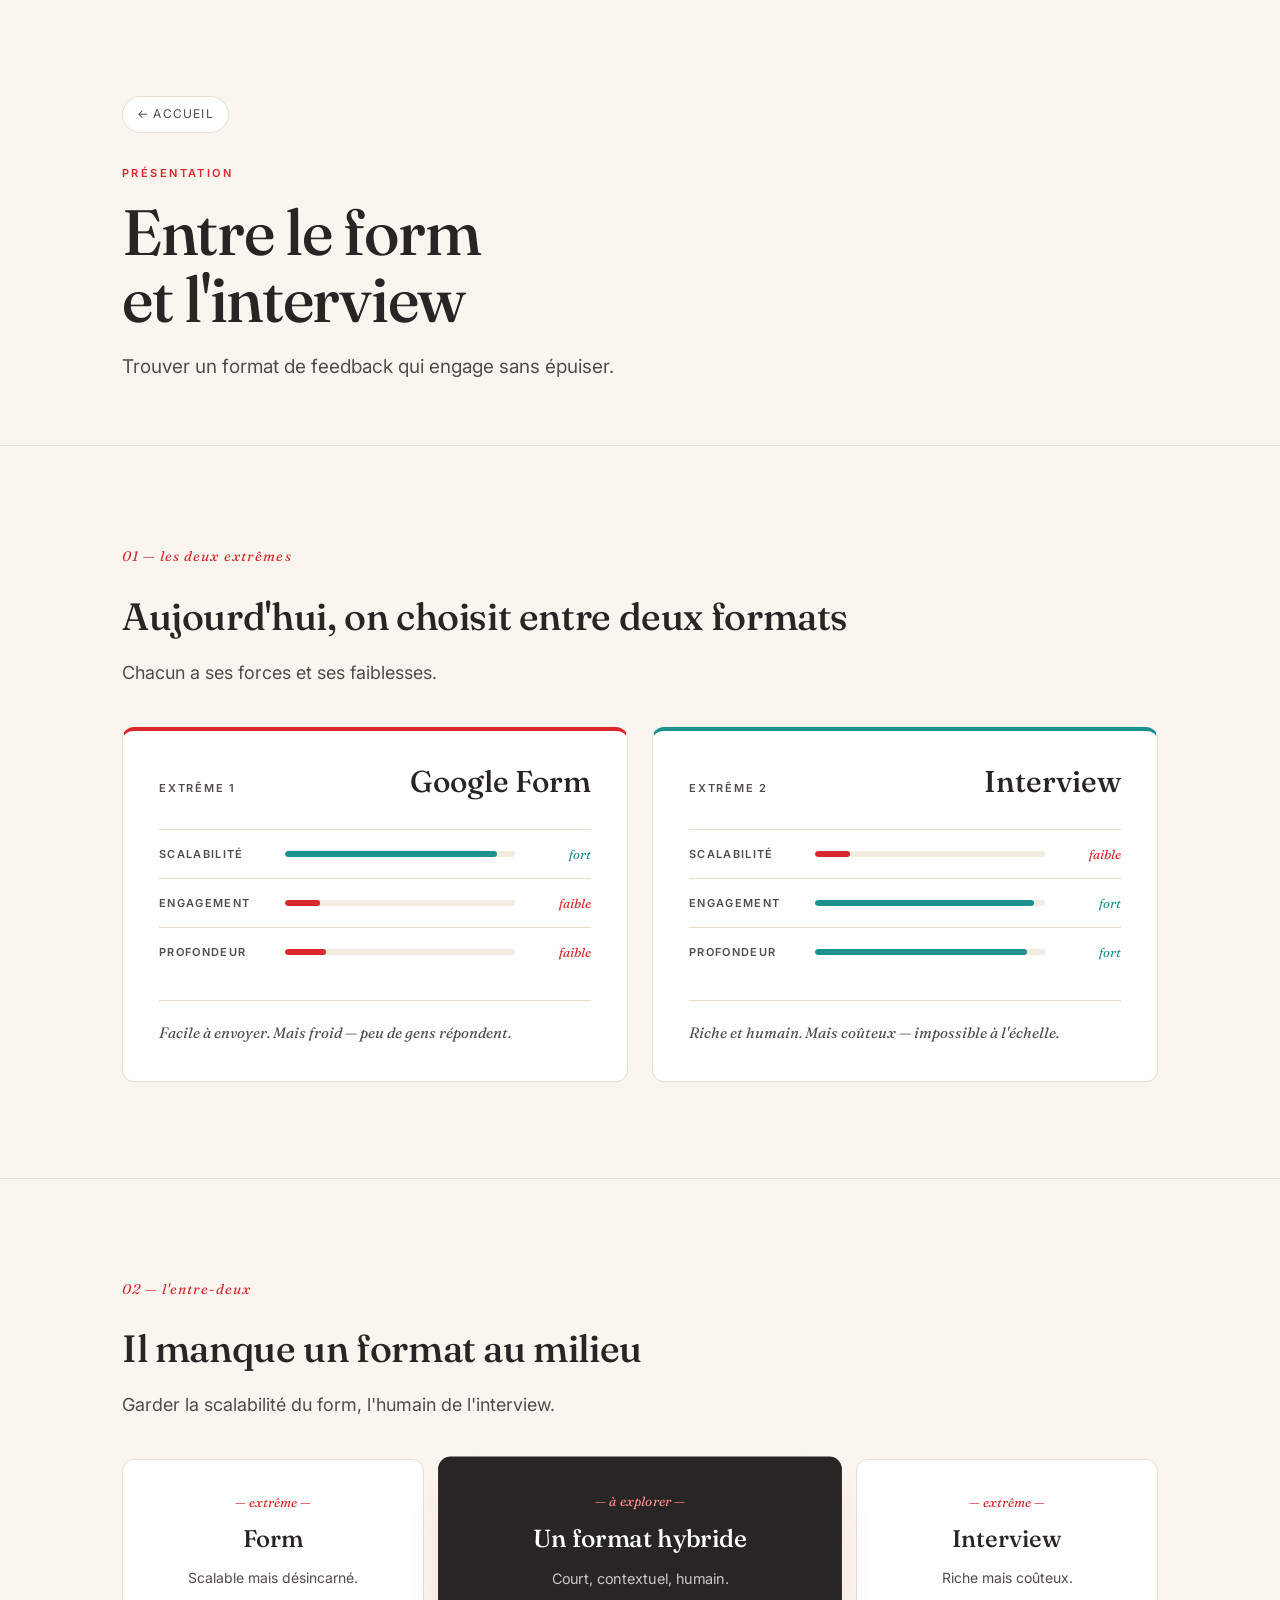
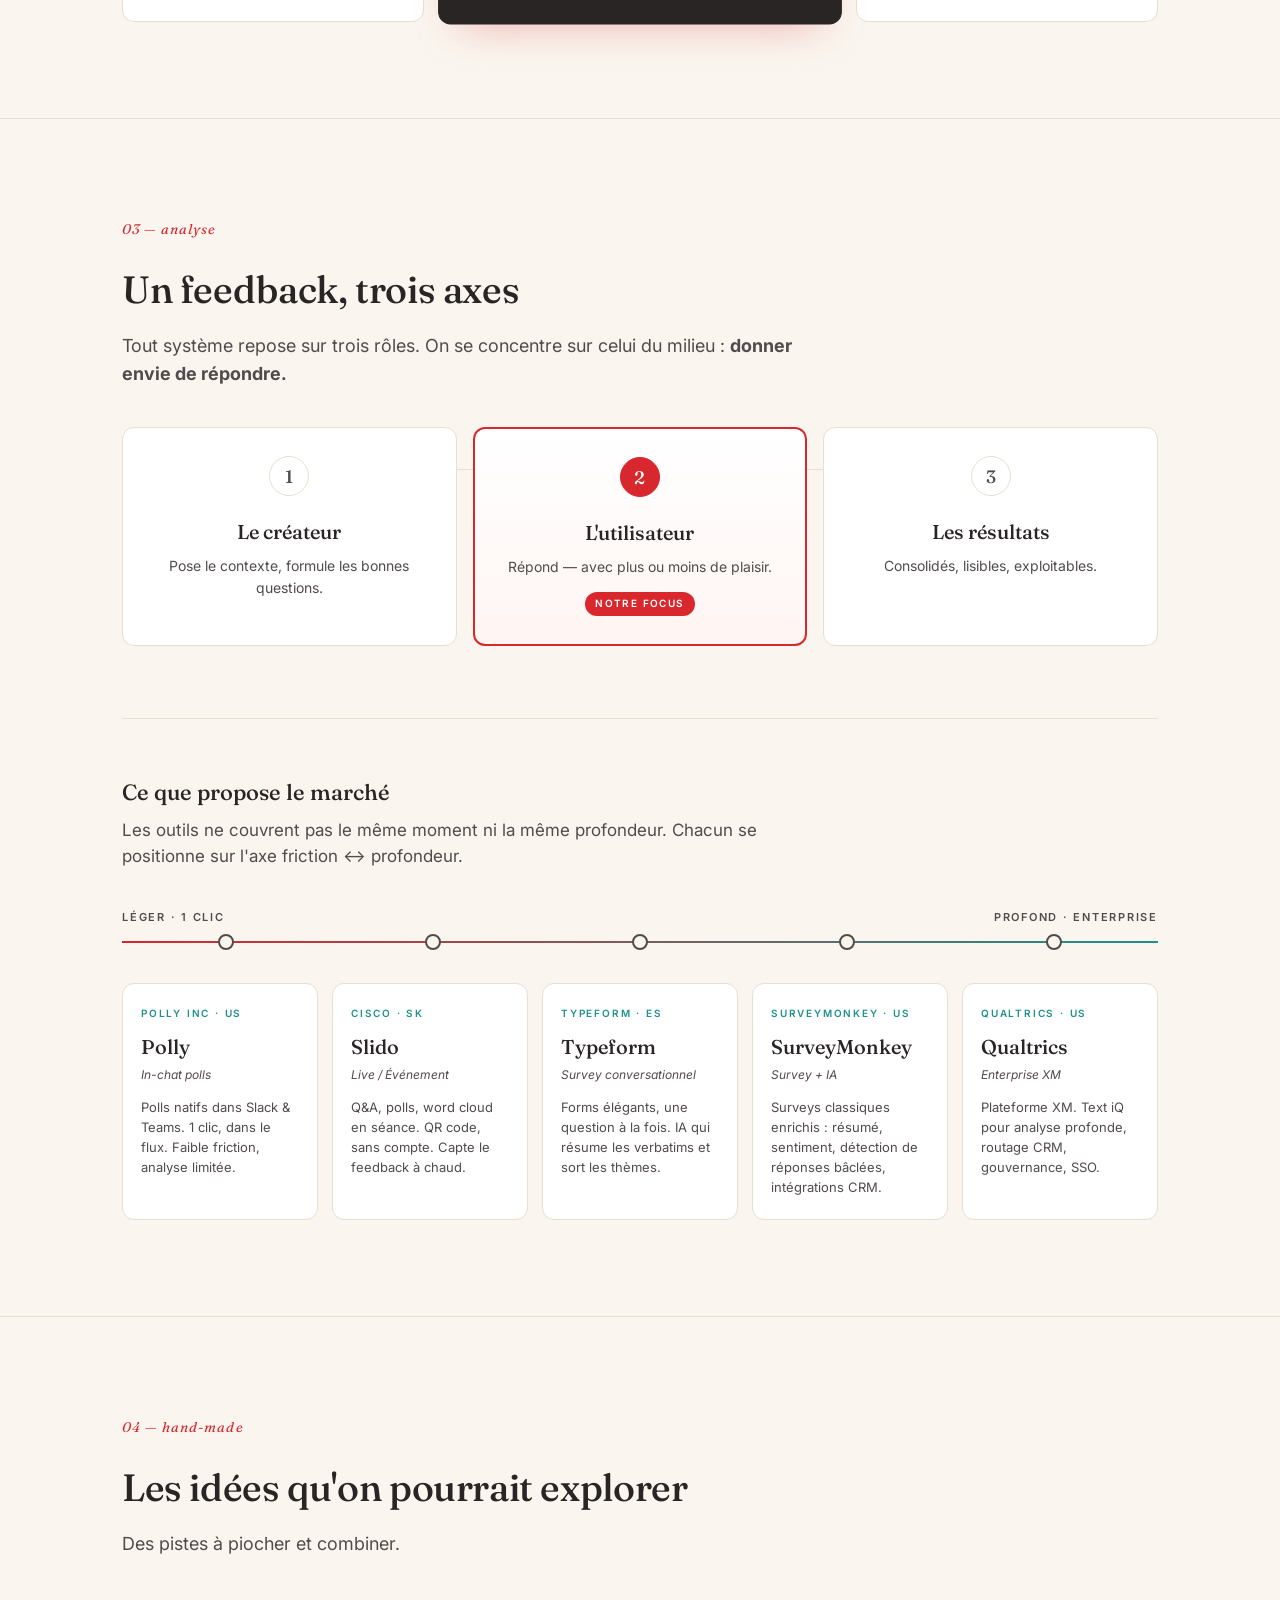
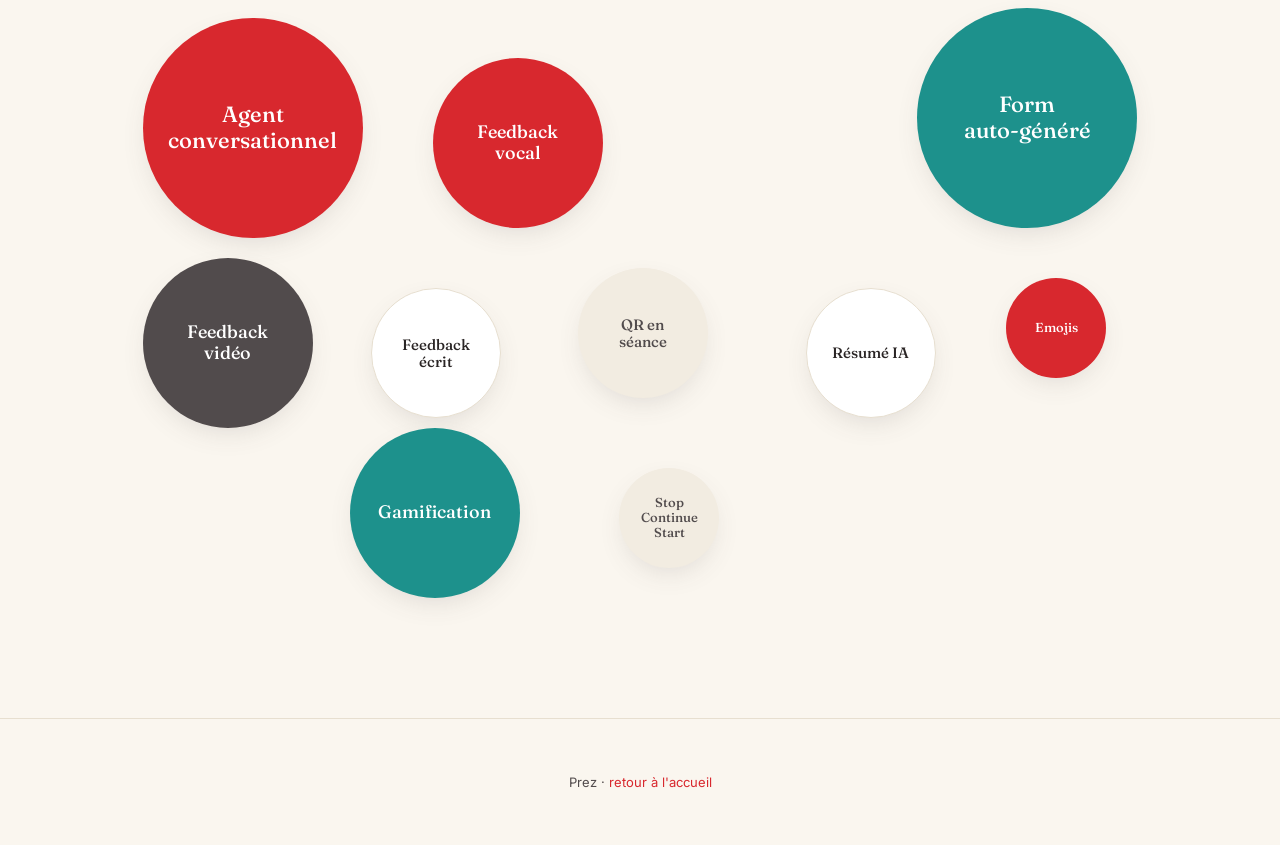
==== commit 3d837372: "Refine sections 01, 03, 04 - 01: replace F/I avatar circles with score cards — 3 bars   (scalabilité" ====
--- a/presentations/feedback-collection/index.html
+++ b/presentations/feedback-collection/index.html
@@ -27,34 +27,53 @@
       <div class="container">
         <span class="section__num">01 — les deux extrêmes</span>
         <h2>Aujourd'hui, on choisit entre deux formats</h2>
-
-        <div class="frieze2">
-          <div class="fend fend--form">
-            <div class="fend__circle">F</div>
-            <div class="fend__tag">Extrême 1</div>
-            <h3 class="fend__name">Google Form</h3>
-            <p class="fend__pain">Peu engageant.</p>
-          </div>
-          <div class="fend fend--interview">
-            <div class="fend__circle">I</div>
-            <div class="fend__tag">Extrême 2</div>
-            <h3 class="fend__name">Interview</h3>
-            <p class="fend__pain">Très coûteux.</p>
-          </div>
-        </div>
-
-        <div class="frieze-axes">
-          <div class="axis">
-            <div class="axis__label">Engagement</div>
-            <div class="axis__row"><span class="low">faible</span><span class="axis__bar"></span><span class="high">fort</span></div>
-          </div>
-          <div class="axis">
-            <div class="axis__label">Effort requis</div>
-            <div class="axis__row"><span class="low">léger</span><span class="axis__bar"></span><span class="high">lourd</span></div>
-          </div>
-          <div class="axis">
-            <div class="axis__label">Passage à l'échelle</div>
-            <div class="axis__row"><span class="high" style="color:var(--teal)">facile</span><span class="axis__bar" style="background:linear-gradient(90deg,var(--teal),var(--red))"></span><span class="low">difficile</span></div>
+        <p class="section__intro">Chacun a ses forces et ses faiblesses.</p>
+
+        <div class="score-cards">
+          <div class="score-card score-card--form">
+            <div class="score-card__head">
+              <span class="score-card__pill">Extrême 1</span>
+              <h3 class="score-card__name">Google Form</h3>
+            </div>
+            <div class="score-row">
+              <span class="score-row__label">Scalabilité</span>
+              <div class="score-row__bar"><span class="score-row__fill score-row__fill--high" style="width:92%"></span></div>
+              <span class="score-row__mark score-row__mark--high">fort</span>
+            </div>
+            <div class="score-row">
+              <span class="score-row__label">Engagement</span>
+              <div class="score-row__bar"><span class="score-row__fill score-row__fill--low" style="width:15%"></span></div>
+              <span class="score-row__mark score-row__mark--low">faible</span>
+            </div>
+            <div class="score-row">
+              <span class="score-row__label">Profondeur</span>
+              <div class="score-row__bar"><span class="score-row__fill score-row__fill--low" style="width:18%"></span></div>
+              <span class="score-row__mark score-row__mark--low">faible</span>
+            </div>
+            <p class="score-card__note">Facile à envoyer. Mais froid — peu de gens répondent.</p>
+          </div>
+
+          <div class="score-card score-card--interview">
+            <div class="score-card__head">
+              <span class="score-card__pill">Extrême 2</span>
+              <h3 class="score-card__name">Interview</h3>
+            </div>
+            <div class="score-row">
+              <span class="score-row__label">Scalabilité</span>
+              <div class="score-row__bar"><span class="score-row__fill score-row__fill--low" style="width:15%"></span></div>
+              <span class="score-row__mark score-row__mark--low">faible</span>
+            </div>
+            <div class="score-row">
+              <span class="score-row__label">Engagement</span>
+              <div class="score-row__bar"><span class="score-row__fill score-row__fill--high" style="width:95%"></span></div>
+              <span class="score-row__mark score-row__mark--high">fort</span>
+            </div>
+            <div class="score-row">
+              <span class="score-row__label">Profondeur</span>
+              <div class="score-row__bar"><span class="score-row__fill score-row__fill--high" style="width:92%"></span></div>
+              <span class="score-row__mark score-row__mark--high">fort</span>
+            </div>
+            <p class="score-card__note">Riche et humain. Mais coûteux — impossible à l'échelle.</p>
           </div>
         </div>
       </div>
@@ -93,7 +112,7 @@
         <span class="section__num">03 — analyse</span>
         <h2>Un feedback, trois axes</h2>
         <p class="section__intro">
-          Tout système de feedback repose sur trois rôles.
+          Tout système repose sur trois rôles.
           On se concentre sur celui du milieu : <strong>donner envie de répondre.</strong>
         </p>
 
@@ -118,13 +137,52 @@
 
         <div class="market">
           <h3 class="market__title">Ce que propose le marché</h3>
-          <p class="market__intro">Chaque outil couvre une partie du spectre — aucun ne le couvre entièrement.</p>
-          <div class="market__row">
-            <div class="mkt"><div class="mkt__tag">Enterprise</div><p class="mkt__name">Qualtrics · Medallia</p></div>
-            <div class="mkt"><div class="mkt__tag">Survey + IA</div><p class="mkt__name">Typeform · SurveyMonkey</p></div>
-            <div class="mkt"><div class="mkt__tag">Live</div><p class="mkt__name">Slido · Mentimeter</p></div>
-            <div class="mkt"><div class="mkt__tag">In-chat</div><p class="mkt__name">Polly</p></div>
-            <div class="mkt"><div class="mkt__tag">Open source</div><p class="mkt__name">LimeSurvey</p></div>
+          <p class="market__intro">Les outils ne couvrent pas le même moment ni la même profondeur. Chacun se positionne sur l'axe friction ↔ profondeur.</p>
+
+          <div class="axis-tools">
+            <div class="axis-tools__ends">
+              <span>Léger · 1 clic</span>
+              <span>Profond · Enterprise</span>
+            </div>
+            <div class="axis-tools__rail">
+              <div class="axis-tools__dot" style="left:10%"></div>
+              <div class="axis-tools__dot" style="left:30%"></div>
+              <div class="axis-tools__dot" style="left:50%"></div>
+              <div class="axis-tools__dot" style="left:70%"></div>
+              <div class="axis-tools__dot" style="left:90%"></div>
+            </div>
+            <div class="axis-tools__row">
+              <div class="tool">
+                <div class="tool__origin">Polly Inc · US</div>
+                <h4 class="tool__name">Polly</h4>
+                <span class="tool__family">In-chat polls</span>
+                <p class="tool__desc">Polls natifs dans Slack & Teams. 1 clic, dans le flux. Faible friction, analyse limitée.</p>
+              </div>
+              <div class="tool">
+                <div class="tool__origin">Cisco · SK</div>
+                <h4 class="tool__name">Slido</h4>
+                <span class="tool__family">Live / Événement</span>
+                <p class="tool__desc">Q&A, polls, word cloud en séance. QR code, sans compte. Capte le feedback à chaud.</p>
+              </div>
+              <div class="tool">
+                <div class="tool__origin">Typeform · ES</div>
+                <h4 class="tool__name">Typeform</h4>
+                <span class="tool__family">Survey conversationnel</span>
+                <p class="tool__desc">Forms élégants, une question à la fois. IA qui résume les verbatims et sort les thèmes.</p>
+              </div>
+              <div class="tool">
+                <div class="tool__origin">SurveyMonkey · US</div>
+                <h4 class="tool__name">SurveyMonkey</h4>
+                <span class="tool__family">Survey + IA</span>
+                <p class="tool__desc">Surveys classiques enrichis : résumé, sentiment, détection de réponses bâclées, intégrations CRM.</p>
+              </div>
+              <div class="tool">
+                <div class="tool__origin">Qualtrics · US</div>
+                <h4 class="tool__name">Qualtrics</h4>
+                <span class="tool__family">Enterprise XM</span>
+                <p class="tool__desc">Plateforme XM. Text iQ pour analyse profonde, routage CRM, gouvernance, SSO.</p>
+              </div>
+            </div>
           </div>
         </div>
       </div>
@@ -135,19 +193,19 @@
       <div class="container">
         <span class="section__num">04 — hand-made</span>
         <h2>Les idées qu'on pourrait explorer</h2>
-        <p class="section__intro">Des pistes, à piocher et combiner.</p>
+        <p class="section__intro">Des pistes à piocher et combiner.</p>
 
         <div class="bubbles">
-          <div class="bubble bubble--red   bubble--xl b1">Bot conversationnel</div>
-          <div class="bubble bubble--teal  bubble--md b2">Vocal<br />court</div>
-          <div class="bubble bubble--brown bubble--lg b3">QR<br />en fin de session</div>
-          <div class="bubble bubble--light bubble--md b4">1 emoji<br />= 1 réponse</div>
-          <div class="bubble bubble--cream bubble--lg b5">Sondage<br />dans Teams</div>
-          <div class="bubble bubble--teal  bubble--xl b6">Micro-interview<br />5 min</div>
-          <div class="bubble bubble--red   bubble--sm b7">Slider</div>
-          <div class="bubble bubble--brown bubble--md b8">Stop / Continue<br />Start</div>
-          <div class="bubble bubble--light bubble--sm b9">Gamification</div>
-          <div class="bubble bubble--cream bubble--md b10">Résumé IA<br />public</div>
+          <div class="bubble bubble--red   bubble--xl b1">Agent<br />conversationnel</div>
+          <div class="bubble bubble--red   bubble--lg b2">Feedback<br />vocal</div>
+          <div class="bubble bubble--teal  bubble--xl b3">Form<br />auto-généré</div>
+          <div class="bubble bubble--brown bubble--lg b4">Feedback<br />vidéo</div>
+          <div class="bubble bubble--light bubble--md b5">Feedback<br />écrit</div>
+          <div class="bubble bubble--cream bubble--md b6">QR en<br />séance</div>
+          <div class="bubble bubble--light bubble--md b7">Résumé IA</div>
+          <div class="bubble bubble--red   bubble--sm b8">Emojis</div>
+          <div class="bubble bubble--teal  bubble--lg b9">Gamification</div>
+          <div class="bubble bubble--cream bubble--sm b10">Stop<br />Continue<br />Start</div>
         </div>
       </div>
     </section>
--- a/assets/css/style.css
+++ b/assets/css/style.css
@@ -112,11 +112,7 @@
   color: var(--text);
   transition: transform 0.15s ease, border-color 0.15s ease;
 }
-.card:hover {
-  text-decoration: none;
-  transform: translateY(-2px);
-  border-color: var(--red);
-}
+.card:hover { text-decoration: none; transform: translateY(-2px); border-color: var(--red); }
 .card--ghost { opacity: 0.55; border-style: dashed; }
 .card__tag {
   display: inline-block;
@@ -151,115 +147,101 @@
 .section__intro {
   color: var(--text-dim);
   max-width: 680px;
-  margin: 0 0 48px;
+  margin: 0 0 40px;
   font-size: 18px;
 }
 
-/* ========== 01 — Frise ========== */
-.frieze2 {
+/* ========== 01 — Score cards ========== */
+.score-cards {
   display: grid;
   grid-template-columns: 1fr 1fr;
-  gap: 0;
-  margin-top: 40px;
-  position: relative;
+  gap: 24px;
+  margin-top: 16px;
+}
+
+.score-card {
+  background: var(--surface);
+  border: 1px solid var(--border);
+  border-top: 4px solid var(--brown);
+  border-radius: var(--radius);
+  padding: 36px;
+}
+.score-card--form { border-top-color: var(--red); }
+.score-card--interview { border-top-color: var(--teal); }
+
+.score-card__head {
+  display: flex;
+  align-items: baseline;
+  justify-content: space-between;
+  gap: 16px;
+  margin-bottom: 32px;
+}
+
+.score-card__pill {
+  font-size: 11px;
+  letter-spacing: 0.16em;
+  text-transform: uppercase;
+  color: var(--text-dim);
+  font-weight: 600;
+}
+
+.score-card__name {
+  font-family: var(--serif);
+  font-size: 30px;
+  font-weight: 500;
+  margin: 0;
+  line-height: 1;
+}
+
+.score-row {
+  display: grid;
+  grid-template-columns: 110px 1fr 60px;
+  align-items: center;
+  gap: 16px;
+  padding: 14px 0;
   border-top: 1px solid var(--border);
-  border-bottom: 1px solid var(--border);
-}
-.frieze2::before {
-  content: "";
-  position: absolute;
-  top: 50%;
-  left: 0;
-  right: 0;
-  height: 1px;
-  background: var(--border);
-  z-index: 0;
-}
-.fend {
-  padding: 56px 40px;
-  text-align: center;
-  position: relative;
-  background: var(--surface);
-}
-.fend:first-child { border-right: 1px solid var(--border); }
-.fend__circle {
-  width: 96px;
-  height: 96px;
-  border-radius: 50%;
-  margin: 0 auto 20px;
-  display: flex;
-  align-items: center;
-  justify-content: center;
-  font-family: var(--serif);
-  font-size: 34px;
-  font-weight: 500;
-  color: var(--surface);
-}
-.fend--form .fend__circle { background: var(--red); }
-.fend--interview .fend__circle { background: var(--teal); }
-
-.fend__name {
-  font-family: var(--serif);
-  font-size: 28px;
-  margin: 0 0 10px;
-  font-weight: 500;
-}
-.fend__tag {
-  display: inline-block;
-  padding: 4px 12px;
-  border-radius: 999px;
+}
+.score-row:first-of-type { border-top: none; padding-top: 0; }
+
+.score-row__label {
   font-size: 11px;
-  letter-spacing: 0.14em;
-  text-transform: uppercase;
-  font-weight: 600;
-  margin-bottom: 16px;
-}
-.fend--form .fend__tag { background: rgba(216,40,46,0.1); color: var(--red); }
-.fend--interview .fend__tag { background: rgba(29,145,140,0.1); color: var(--teal); }
-
-.fend__pain {
-  color: var(--text-dim);
+  color: var(--text-dim);
+  text-transform: uppercase;
+  letter-spacing: 0.12em;
+  font-weight: 600;
+}
+
+.score-row__bar {
+  height: 6px;
+  background: var(--bg-2);
+  border-radius: 3px;
+  overflow: hidden;
+}
+.score-row__fill {
+  display: block;
+  height: 100%;
+  border-radius: 3px;
+}
+.score-row__fill--high { background: var(--teal); }
+.score-row__fill--low { background: var(--red); }
+
+.score-row__mark {
+  font-size: 13px;
+  font-family: var(--serif);
+  font-style: italic;
+  text-align: right;
+}
+.score-row__mark--high { color: var(--teal); }
+.score-row__mark--low { color: var(--red); }
+
+.score-card__note {
+  margin: 24px 0 0;
+  padding-top: 20px;
+  border-top: 1px solid var(--border);
+  font-family: var(--serif);
+  font-style: italic;
   font-size: 15px;
-  max-width: 260px;
-  margin: 0 auto;
-  font-style: italic;
-}
-
-/* Axis labels between extremes */
-.frieze-axes {
-  display: grid;
-  grid-template-columns: 1fr 1fr 1fr;
-  gap: 16px;
-  margin-top: 56px;
-  text-align: center;
-}
-.axis {
-  padding: 20px;
-}
-.axis__label {
-  font-size: 11px;
-  letter-spacing: 0.18em;
-  text-transform: uppercase;
-  color: var(--text-dim);
-  margin-bottom: 8px;
-  font-weight: 600;
-}
-.axis__row {
-  display: flex;
-  align-items: center;
-  justify-content: center;
-  gap: 14px;
-  font-family: var(--serif);
-  font-style: italic;
-  font-size: 17px;
-}
-.axis__row .low { color: var(--red); }
-.axis__row .high { color: var(--teal); }
-.axis__bar {
-  flex: 1;
-  max-width: 60px;
-  height: 2px;
-  background: linear-gradient(90deg, var(--red), var(--teal));
+  color: var(--text-dim);
 }
 
 /* ========== 02 — Spectrum ========== */
@@ -268,7 +250,7 @@
   grid-template-columns: 1fr 1.3fr 1fr;
   gap: 20px;
   align-items: stretch;
-  margin-top: 40px;
+  margin-top: 16px;
 }
 .sp {
   background: var(--surface);
@@ -287,7 +269,7 @@
 .sp__mark {
   font-family: var(--serif);
   font-style: italic;
-  font-size: 14px;
+  font-size: 13px;
   color: var(--red);
   margin-bottom: 8px;
 }
@@ -310,7 +292,7 @@
   display: grid;
   grid-template-columns: 1fr 1fr 1fr;
   gap: 16px;
-  margin-top: 40px;
+  margin-top: 16px;
   position: relative;
 }
 .axes::after {
@@ -381,54 +363,95 @@
   font-weight: 600;
 }
 
-/* Market row */
+/* Market with axis */
 .market {
-  margin-top: 64px;
+  margin-top: 72px;
+  padding-top: 56px;
+  border-top: 1px solid var(--border);
 }
 .market__title {
   font-family: var(--serif);
+  font-size: 22px;
+  margin: 0 0 8px;
+  font-weight: 500;
+}
+.market__intro {
+  color: var(--text-dim);
+  max-width: 680px;
+  margin: 0 0 40px;
+}
+
+.axis-tools__ends {
+  display: flex;
+  justify-content: space-between;
+  font-size: 11px;
+  letter-spacing: 0.16em;
+  text-transform: uppercase;
+  color: var(--text-dim);
+  font-weight: 600;
+  margin-bottom: 14px;
+}
+.axis-tools__rail {
+  height: 2px;
+  background: linear-gradient(90deg, var(--red), var(--teal));
+  position: relative;
+  margin-bottom: 40px;
+}
+.axis-tools__dot {
+  position: absolute;
+  top: -7px;
+  width: 16px;
+  height: 16px;
+  border-radius: 50%;
+  background: var(--bg);
+  border: 2px solid var(--brown);
+  transform: translateX(-50%);
+}
+.axis-tools__row {
+  display: grid;
+  grid-template-columns: repeat(5, 1fr);
+  gap: 14px;
+}
+
+.tool {
+  padding: 22px 18px;
+  background: var(--surface);
+  border: 1px solid var(--border);
+  border-radius: var(--radius);
+}
+.tool__origin {
+  font-size: 10px;
+  letter-spacing: 0.18em;
+  text-transform: uppercase;
+  color: var(--teal);
+  font-weight: 600;
+  margin-bottom: 10px;
+}
+.tool__name {
+  font-family: var(--serif);
   font-size: 20px;
-  margin: 0 0 8px;
-  font-weight: 500;
-}
-.market__intro {
-  color: var(--text-dim);
-  margin: 0 0 24px;
-  max-width: 680px;
-}
-.market__row {
-  display: grid;
-  grid-template-columns: repeat(auto-fit, minmax(160px, 1fr));
-  gap: 12px;
-}
-.mkt {
-  padding: 18px;
-  background: var(--surface);
-  border: 1px solid var(--border);
-  border-radius: var(--radius);
-  text-align: center;
-}
-.mkt__tag {
-  font-size: 10px;
-  letter-spacing: 0.16em;
-  text-transform: uppercase;
-  color: var(--teal);
-  font-weight: 600;
-  margin-bottom: 8px;
-}
-.mkt__name {
-  font-family: var(--serif);
-  font-size: 15px;
-  font-weight: 500;
+  font-weight: 500;
+  margin: 0 0 4px;
+}
+.tool__family {
+  display: block;
+  font-size: 12px;
+  color: var(--brown);
+  font-style: italic;
+  margin-bottom: 12px;
+}
+.tool__desc {
+  font-size: 13px;
+  color: var(--text-dim);
   margin: 0;
-  color: var(--text);
+  line-height: 1.55;
 }
 
 /* ========== 04 — Bubble cloud ========== */
 .bubbles {
   position: relative;
-  height: 520px;
-  margin-top: 40px;
+  height: 600px;
+  margin-top: 16px;
 }
 .bubble {
   position: absolute;
@@ -457,17 +480,16 @@
 .bubble--md { width: 130px; height: 130px; font-size: 15px; }
 .bubble--sm { width: 100px; height: 100px; font-size: 13px; }
 
-/* Positioning */
-.b1 { top: 20px;  left: 4%;   }
-.b2 { top: 40px;  left: 30%;  }
-.b3 { top: 10px;  right: 6%;  }
-.b4 { top: 230px; left: 0%;   }
-.b5 { top: 200px; left: 22%;  }
-.b6 { top: 270px; left: 48%;  }
-.b7 { top: 220px; right: 2%;  }
-.b8 { top: 380px; left: 12%;  }
-.b9 { top: 380px; left: 38%;  }
-.b10{ top: 410px; right: 20%; }
+.b1 { top: 20px;  left: 2%;   }
+.b2 { top: 60px;  left: 30%;  }
+.b3 { top: 10px;  right: 2%;  }
+.b4 { top: 260px; left: 2%;   }
+.b5 { top: 290px; left: 24%;  }
+.b6 { top: 270px; left: 44%;  }
+.b7 { top: 290px; left: 66%;  }
+.b8 { top: 280px; right: 5%;  }
+.b9 { top: 430px; left: 22%;  }
+.b10{ top: 470px; left: 48%;  }
 
 /* ---------- Footer ---------- */
 .footer {
@@ -480,15 +502,16 @@
 
 /* ---------- Responsive ---------- */
 @media (max-width: 860px) {
-  .frieze2 { grid-template-columns: 1fr; }
-  .fend:first-child { border-right: none; border-bottom: 1px solid var(--border); }
+  .score-cards { grid-template-columns: 1fr; }
   .spectrum2 { grid-template-columns: 1fr; }
   .sp--mid { transform: none; }
   .axes { grid-template-columns: 1fr; }
   .axes::after { display: none; }
-  .frieze-axes { grid-template-columns: 1fr; }
-
-  .bubbles { height: auto; display: flex; flex-wrap: wrap; gap: 12px; justify-content: center; }
+  .axis-tools__rail { display: none; }
+  .axis-tools__ends { display: none; }
+  .axis-tools__row { grid-template-columns: 1fr 1fr; }
+
+  .bubbles { height: auto; display: flex; flex-wrap: wrap; gap: 12px; justify-content: center; padding: 8px 0; }
   .bubble { position: static; }
   .bubble--xl { width: 160px; height: 160px; font-size: 17px; }
   .bubble--lg { width: 130px; height: 130px; font-size: 15px; }
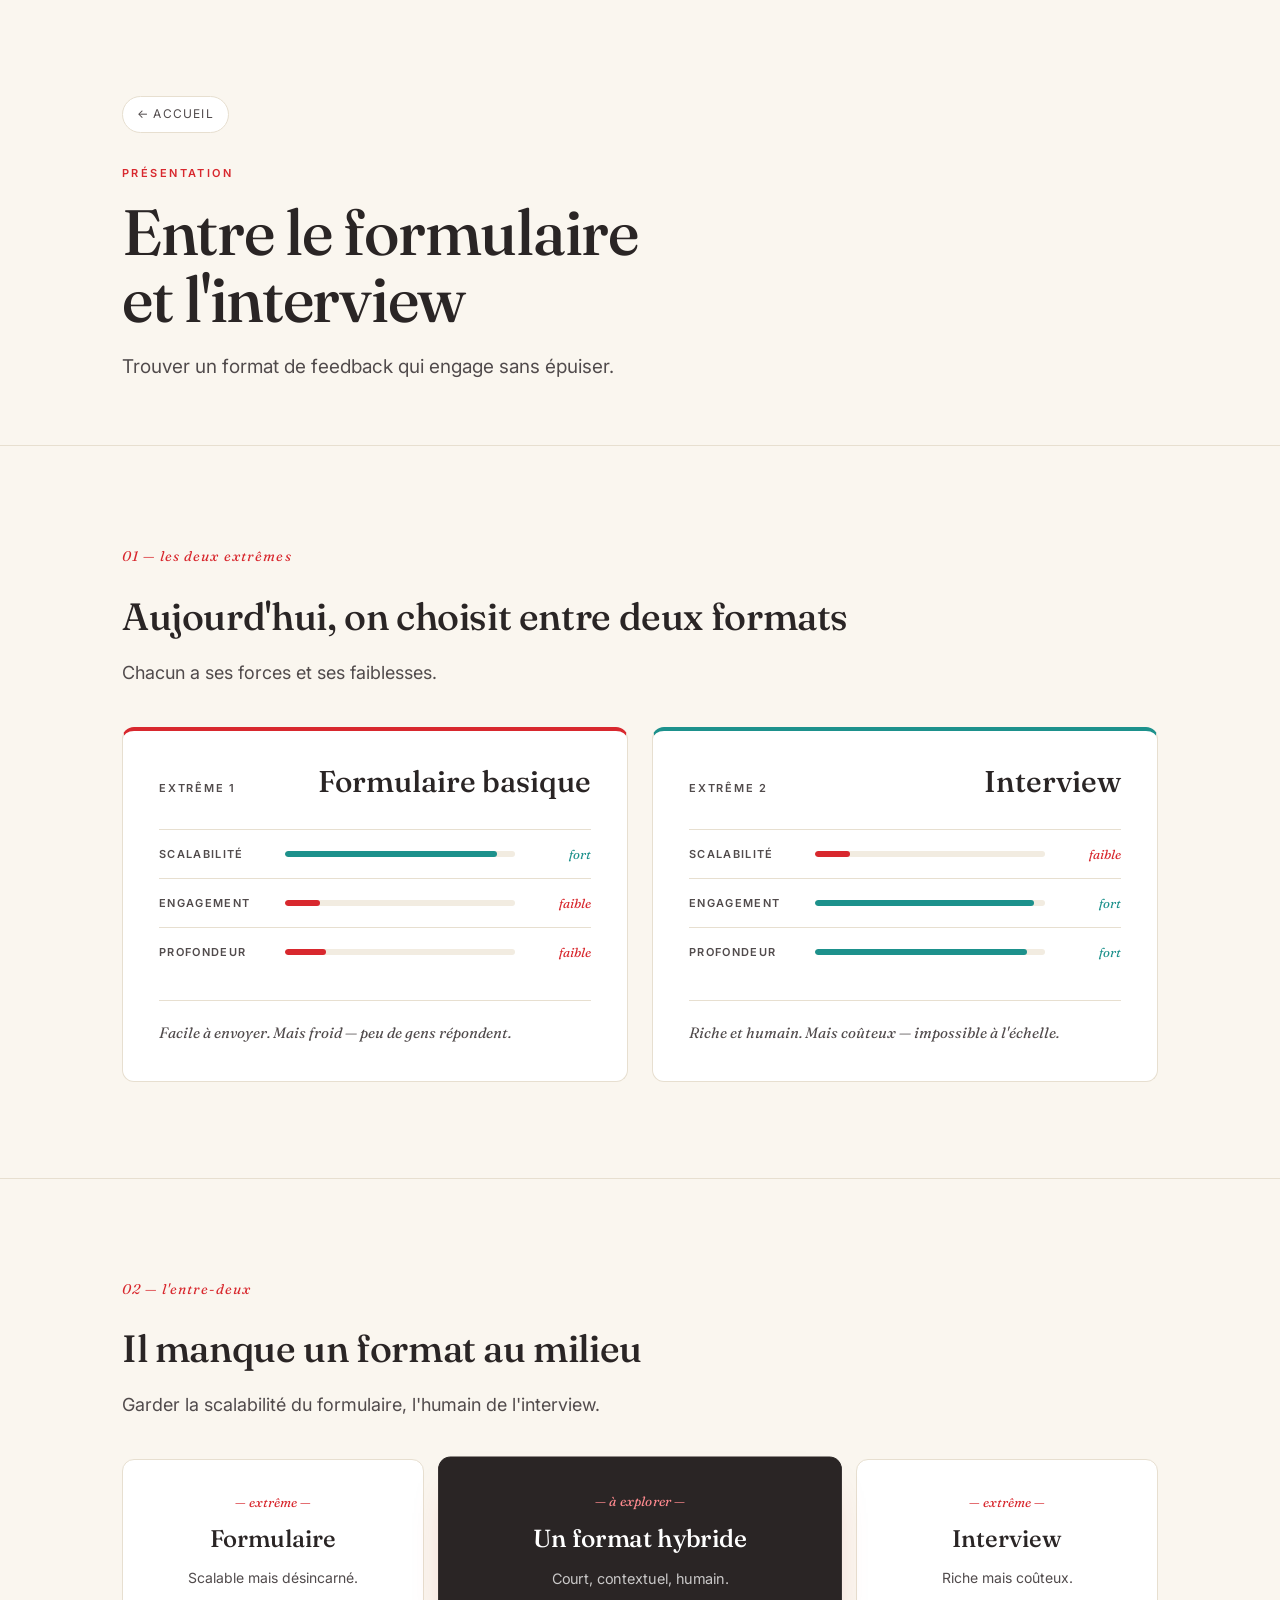
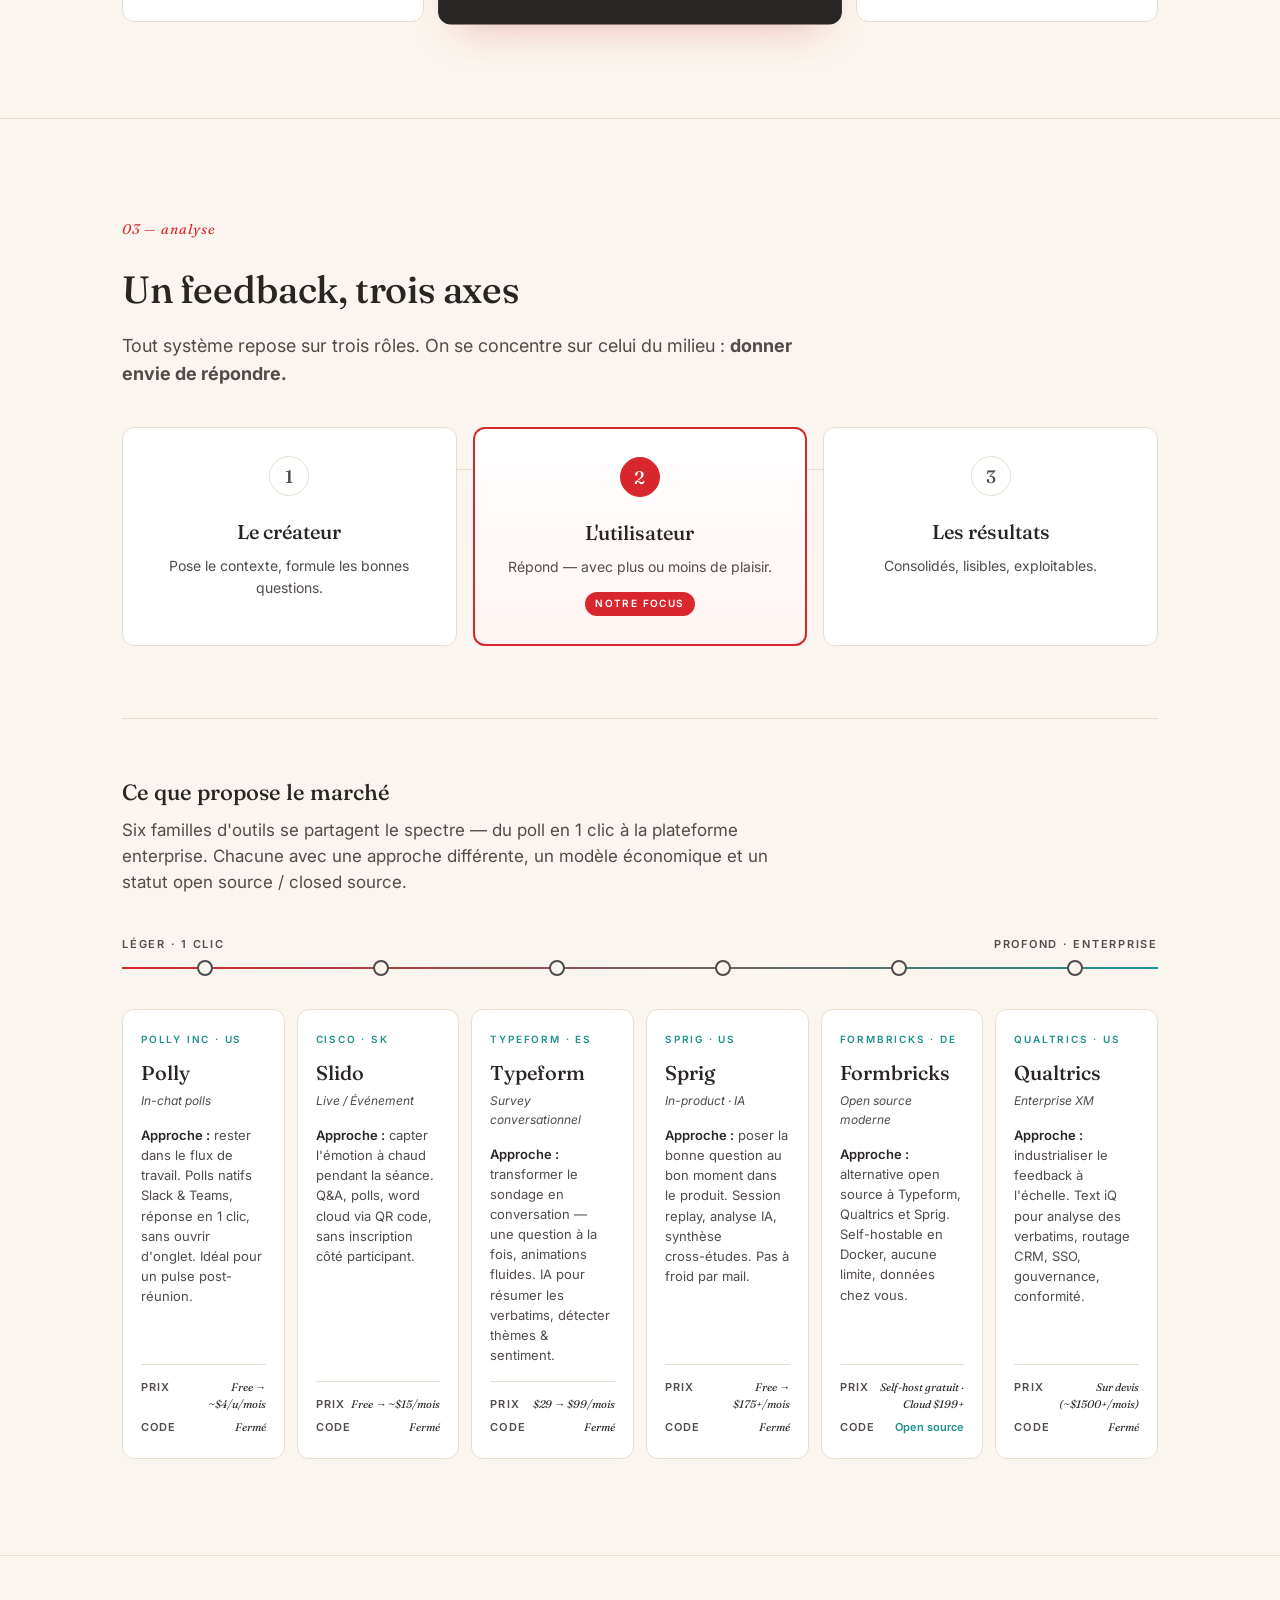
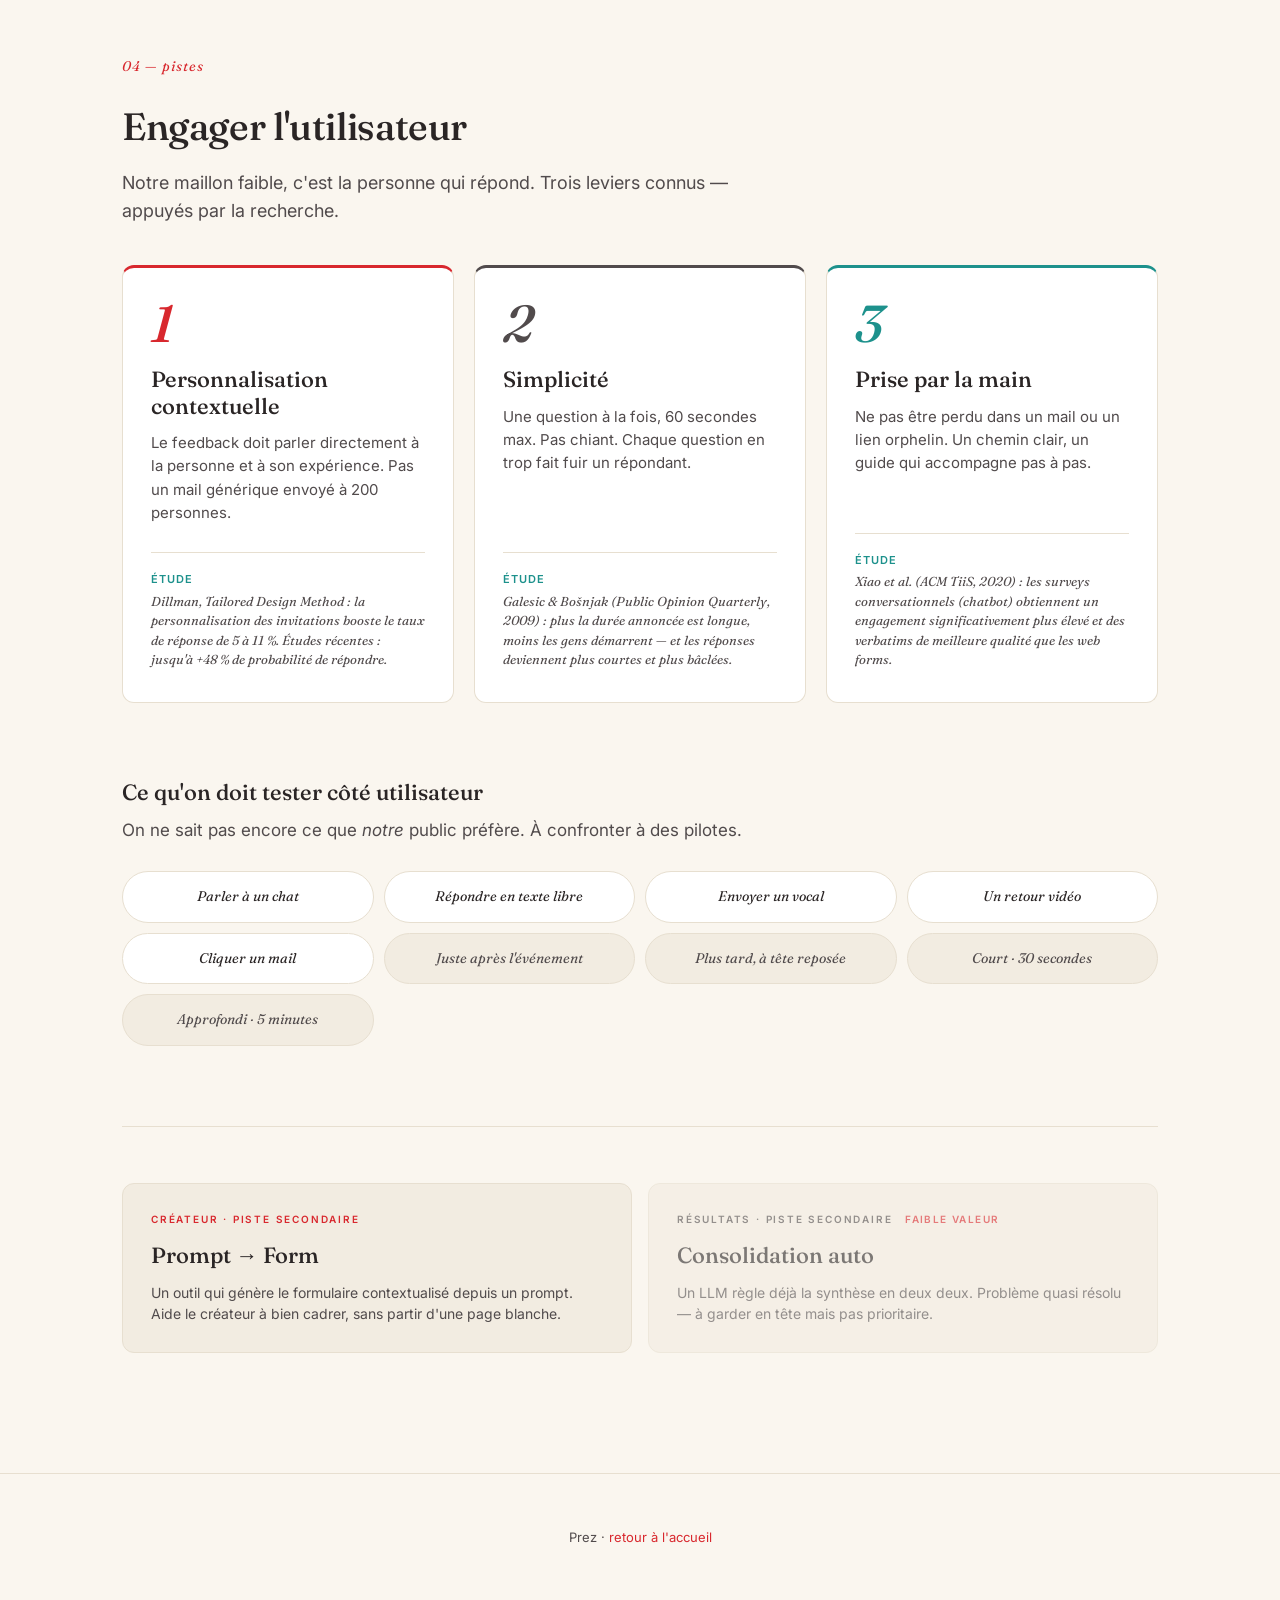
==== commit 9cef6efe: "Rework sections 01, 03, 04 with studies and pricing - 01: rename to 'Formulaire basique' (not Google" ====
--- a/presentations/feedback-collection/index.html
+++ b/presentations/feedback-collection/index.html
@@ -3,8 +3,8 @@
 <head>
   <meta charset="UTF-8" />
   <meta name="viewport" content="width=device-width, initial-scale=1.0" />
-  <title>Collecte de feedback — entre le form et l'interview</title>
-  <meta name="description" content="Explorer l'espace entre un Google Form froid et une interview chronophage." />
+  <title>Collecte de feedback — entre le formulaire et l'interview</title>
+  <meta name="description" content="Explorer l'espace entre un formulaire basique et une interview chronophage." />
   <link rel="preconnect" href="https://fonts.googleapis.com">
   <link rel="preconnect" href="https://fonts.gstatic.com" crossorigin>
   <link href="https://fonts.googleapis.com/css2?family=Fraunces:ital,wght@0,400;0,500;1,400;1,500&family=Inter:wght@400;500;600&display=swap" rel="stylesheet">
@@ -15,7 +15,7 @@
     <div class="container">
       <a class="back" href="../../index.html">← Accueil</a>
       <p class="eyebrow" style="margin-top: 32px;">Présentation</p>
-      <h1>Entre le form<br />et l'interview</h1>
+      <h1>Entre le formulaire<br />et l'interview</h1>
       <p class="lead">Trouver un format de feedback qui engage sans épuiser.</p>
     </div>
   </header>
@@ -33,7 +33,7 @@
           <div class="score-card score-card--form">
             <div class="score-card__head">
               <span class="score-card__pill">Extrême 1</span>
-              <h3 class="score-card__name">Google Form</h3>
+              <h3 class="score-card__name">Formulaire basique</h3>
             </div>
             <div class="score-row">
               <span class="score-row__label">Scalabilité</span>
@@ -84,12 +84,12 @@
       <div class="container">
         <span class="section__num">02 — l'entre-deux</span>
         <h2>Il manque un format au milieu</h2>
-        <p class="section__intro">Garder la scalabilité du form, l'humain de l'interview.</p>
+        <p class="section__intro">Garder la scalabilité du formulaire, l'humain de l'interview.</p>
 
         <div class="spectrum2">
           <div class="sp">
             <div class="sp__mark">— extrême —</div>
-            <div class="sp__name">Form</div>
+            <div class="sp__name">Formulaire</div>
             <p class="sp__desc">Scalable mais désincarné.</p>
           </div>
           <div class="sp sp--mid">
@@ -137,7 +137,7 @@
 
         <div class="market">
           <h3 class="market__title">Ce que propose le marché</h3>
-          <p class="market__intro">Les outils ne couvrent pas le même moment ni la même profondeur. Chacun se positionne sur l'axe friction ↔ profondeur.</p>
+          <p class="market__intro">Six familles d'outils se partagent le spectre — du poll en 1 clic à la plateforme enterprise. Chacune avec une approche différente, un modèle économique et un statut open source / closed source.</p>
 
           <div class="axis-tools">
             <div class="axis-tools__ends">
@@ -145,67 +145,152 @@
               <span>Profond · Enterprise</span>
             </div>
             <div class="axis-tools__rail">
-              <div class="axis-tools__dot" style="left:10%"></div>
-              <div class="axis-tools__dot" style="left:30%"></div>
-              <div class="axis-tools__dot" style="left:50%"></div>
-              <div class="axis-tools__dot" style="left:70%"></div>
-              <div class="axis-tools__dot" style="left:90%"></div>
+              <div class="axis-tools__dot" style="left:8%"></div>
+              <div class="axis-tools__dot" style="left:25%"></div>
+              <div class="axis-tools__dot" style="left:42%"></div>
+              <div class="axis-tools__dot" style="left:58%"></div>
+              <div class="axis-tools__dot" style="left:75%"></div>
+              <div class="axis-tools__dot" style="left:92%"></div>
             </div>
             <div class="axis-tools__row">
+
               <div class="tool">
                 <div class="tool__origin">Polly Inc · US</div>
                 <h4 class="tool__name">Polly</h4>
                 <span class="tool__family">In-chat polls</span>
-                <p class="tool__desc">Polls natifs dans Slack & Teams. 1 clic, dans le flux. Faible friction, analyse limitée.</p>
-              </div>
+                <p class="tool__desc"><strong>Approche :</strong> rester dans le flux de travail. Polls natifs Slack & Teams, réponse en 1 clic, sans ouvrir d'onglet. Idéal pour un pulse post-réunion.</p>
+                <div class="tool__meta">
+                  <div class="tool__meta-row"><span class="tool__meta-label">Prix</span><span class="tool__meta-value">Free → ~$4/u/mois</span></div>
+                  <div class="tool__meta-row"><span class="tool__meta-label">Code</span><span class="tool__meta-value">Fermé</span></div>
+                </div>
+              </div>
+
               <div class="tool">
                 <div class="tool__origin">Cisco · SK</div>
                 <h4 class="tool__name">Slido</h4>
                 <span class="tool__family">Live / Événement</span>
-                <p class="tool__desc">Q&A, polls, word cloud en séance. QR code, sans compte. Capte le feedback à chaud.</p>
-              </div>
+                <p class="tool__desc"><strong>Approche :</strong> capter l'émotion à chaud pendant la séance. Q&A, polls, word cloud via QR code, sans inscription côté participant.</p>
+                <div class="tool__meta">
+                  <div class="tool__meta-row"><span class="tool__meta-label">Prix</span><span class="tool__meta-value">Free → ~$15/mois</span></div>
+                  <div class="tool__meta-row"><span class="tool__meta-label">Code</span><span class="tool__meta-value">Fermé</span></div>
+                </div>
+              </div>
+
               <div class="tool">
                 <div class="tool__origin">Typeform · ES</div>
                 <h4 class="tool__name">Typeform</h4>
                 <span class="tool__family">Survey conversationnel</span>
-                <p class="tool__desc">Forms élégants, une question à la fois. IA qui résume les verbatims et sort les thèmes.</p>
-              </div>
-              <div class="tool">
-                <div class="tool__origin">SurveyMonkey · US</div>
-                <h4 class="tool__name">SurveyMonkey</h4>
-                <span class="tool__family">Survey + IA</span>
-                <p class="tool__desc">Surveys classiques enrichis : résumé, sentiment, détection de réponses bâclées, intégrations CRM.</p>
-              </div>
+                <p class="tool__desc"><strong>Approche :</strong> transformer le sondage en conversation — une question à la fois, animations fluides. IA pour résumer les verbatims, détecter thèmes & sentiment.</p>
+                <div class="tool__meta">
+                  <div class="tool__meta-row"><span class="tool__meta-label">Prix</span><span class="tool__meta-value">$29 → $99/mois</span></div>
+                  <div class="tool__meta-row"><span class="tool__meta-label">Code</span><span class="tool__meta-value">Fermé</span></div>
+                </div>
+              </div>
+
+              <div class="tool">
+                <div class="tool__origin">Sprig · US</div>
+                <h4 class="tool__name">Sprig</h4>
+                <span class="tool__family">In-product · IA</span>
+                <p class="tool__desc"><strong>Approche :</strong> poser la bonne question au bon moment dans le produit. Session replay, analyse IA, synthèse cross-études. Pas à froid par mail.</p>
+                <div class="tool__meta">
+                  <div class="tool__meta-row"><span class="tool__meta-label">Prix</span><span class="tool__meta-value">Free → $175+/mois</span></div>
+                  <div class="tool__meta-row"><span class="tool__meta-label">Code</span><span class="tool__meta-value">Fermé</span></div>
+                </div>
+              </div>
+
+              <div class="tool">
+                <div class="tool__origin">Formbricks · DE</div>
+                <h4 class="tool__name">Formbricks</h4>
+                <span class="tool__family">Open source moderne</span>
+                <p class="tool__desc"><strong>Approche :</strong> alternative open source à Typeform, Qualtrics et Sprig. Self-hostable en Docker, aucune limite, données chez vous.</p>
+                <div class="tool__meta">
+                  <div class="tool__meta-row"><span class="tool__meta-label">Prix</span><span class="tool__meta-value">Self-host gratuit · Cloud $199+</span></div>
+                  <div class="tool__meta-row"><span class="tool__meta-label">Code</span><span class="tool__meta-value tool__meta-value--oss">Open source</span></div>
+                </div>
+              </div>
+
               <div class="tool">
                 <div class="tool__origin">Qualtrics · US</div>
                 <h4 class="tool__name">Qualtrics</h4>
                 <span class="tool__family">Enterprise XM</span>
-                <p class="tool__desc">Plateforme XM. Text iQ pour analyse profonde, routage CRM, gouvernance, SSO.</p>
-              </div>
+                <p class="tool__desc"><strong>Approche :</strong> industrialiser le feedback à l'échelle. Text iQ pour analyse des verbatims, routage CRM, SSO, gouvernance, conformité.</p>
+                <div class="tool__meta">
+                  <div class="tool__meta-row"><span class="tool__meta-label">Prix</span><span class="tool__meta-value">Sur devis (~$1500+/mois)</span></div>
+                  <div class="tool__meta-row"><span class="tool__meta-label">Code</span><span class="tool__meta-value">Fermé</span></div>
+                </div>
+              </div>
+
             </div>
           </div>
         </div>
       </div>
     </section>
 
-    <!-- ========== 04 — Hand-made ========== -->
+    <!-- ========== 04 — Pistes ========== -->
     <section class="section">
       <div class="container">
-        <span class="section__num">04 — hand-made</span>
-        <h2>Les idées qu'on pourrait explorer</h2>
-        <p class="section__intro">Des pistes à piocher et combiner.</p>
-
-        <div class="bubbles">
-          <div class="bubble bubble--red   bubble--xl b1">Agent<br />conversationnel</div>
-          <div class="bubble bubble--red   bubble--lg b2">Feedback<br />vocal</div>
-          <div class="bubble bubble--teal  bubble--xl b3">Form<br />auto-généré</div>
-          <div class="bubble bubble--brown bubble--lg b4">Feedback<br />vidéo</div>
-          <div class="bubble bubble--light bubble--md b5">Feedback<br />écrit</div>
-          <div class="bubble bubble--cream bubble--md b6">QR en<br />séance</div>
-          <div class="bubble bubble--light bubble--md b7">Résumé IA</div>
-          <div class="bubble bubble--red   bubble--sm b8">Emojis</div>
-          <div class="bubble bubble--teal  bubble--lg b9">Gamification</div>
-          <div class="bubble bubble--cream bubble--sm b10">Stop<br />Continue<br />Start</div>
+        <span class="section__num">04 — pistes</span>
+        <h2>Engager l'utilisateur</h2>
+        <p class="section__intro">Notre maillon faible, c'est la personne qui répond. Trois leviers connus — appuyés par la recherche.</p>
+
+        <div class="levers">
+          <article class="lever">
+            <div class="lever__num">1</div>
+            <h3 class="lever__title">Personnalisation contextuelle</h3>
+            <p class="lever__desc">Le feedback doit parler directement à la personne et à son expérience. Pas un mail générique envoyé à 200 personnes.</p>
+            <span class="lever__cite">
+              <strong>Étude</strong>
+              Dillman, <em>Tailored Design Method</em> : la personnalisation des invitations booste le taux de réponse de 5 à 11 %. Études récentes : jusqu'à +48 % de probabilité de répondre.
+            </span>
+          </article>
+
+          <article class="lever">
+            <div class="lever__num">2</div>
+            <h3 class="lever__title">Simplicité</h3>
+            <p class="lever__desc">Une question à la fois, 60 secondes max. Pas chiant. Chaque question en trop fait fuir un répondant.</p>
+            <span class="lever__cite">
+              <strong>Étude</strong>
+              Galesic &amp; Bošnjak (<em>Public Opinion Quarterly</em>, 2009) : plus la durée annoncée est longue, moins les gens démarrent — et les réponses deviennent plus courtes et plus bâclées.
+            </span>
+          </article>
+
+          <article class="lever">
+            <div class="lever__num">3</div>
+            <h3 class="lever__title">Prise par la main</h3>
+            <p class="lever__desc">Ne pas être perdu dans un mail ou un lien orphelin. Un chemin clair, un guide qui accompagne pas à pas.</p>
+            <span class="lever__cite">
+              <strong>Étude</strong>
+              Xiao et al. (ACM TiiS, 2020) : les surveys conversationnels (chatbot) obtiennent un engagement significativement plus élevé et des verbatims de meilleure qualité que les web forms.
+            </span>
+          </article>
+        </div>
+
+        <h3 class="subhead">Ce qu'on doit tester côté utilisateur</h3>
+        <p class="subintro">On ne sait pas encore ce que <em>notre</em> public préfère. À confronter à des pilotes.</p>
+
+        <div class="prefs">
+          <div class="pref">Parler à un chat</div>
+          <div class="pref">Répondre en texte libre</div>
+          <div class="pref">Envoyer un vocal</div>
+          <div class="pref">Un retour vidéo</div>
+          <div class="pref">Cliquer un mail</div>
+          <div class="pref pref--accent">Juste après l'événement</div>
+          <div class="pref pref--accent">Plus tard, à tête reposée</div>
+          <div class="pref pref--accent">Court · 30 secondes</div>
+          <div class="pref pref--accent">Approfondi · 5 minutes</div>
+        </div>
+
+        <div class="secondary">
+          <div class="sec">
+            <div class="sec__label">Créateur · piste secondaire</div>
+            <h3 class="sec__title">Prompt → Form</h3>
+            <p class="sec__desc">Un outil qui génère le formulaire contextualisé depuis un prompt. Aide le créateur à bien cadrer, sans partir d'une page blanche.</p>
+          </div>
+          <div class="sec sec--faded">
+            <div class="sec__label">Résultats · piste secondaire <span class="sec__tag">faible valeur</span></div>
+            <h3 class="sec__title">Consolidation auto</h3>
+            <p class="sec__desc">Un LLM règle déjà la synthèse en deux deux. Problème quasi résolu — à garder en tête mais pas prioritaire.</p>
+          </div>
         </div>
       </div>
     </section>
--- a/assets/css/style.css
+++ b/assets/css/style.css
@@ -409,8 +409,8 @@
 }
 .axis-tools__row {
   display: grid;
-  grid-template-columns: repeat(5, 1fr);
-  gap: 14px;
+  grid-template-columns: repeat(6, 1fr);
+  gap: 12px;
 }
 
 .tool {
@@ -418,6 +418,8 @@
   background: var(--surface);
   border: 1px solid var(--border);
   border-radius: var(--radius);
+  display: flex;
+  flex-direction: column;
 }
 .tool__origin {
   font-size: 10px;
@@ -438,58 +440,207 @@
   font-size: 12px;
   color: var(--brown);
   font-style: italic;
-  margin-bottom: 12px;
+  margin-bottom: 14px;
 }
 .tool__desc {
   font-size: 13px;
   color: var(--text-dim);
+  margin: 0 0 16px;
+  line-height: 1.55;
+  flex: 1;
+}
+.tool__desc strong {
+  color: var(--text);
+  font-weight: 600;
+}
+.tool__meta {
+  padding-top: 14px;
+  border-top: 1px solid var(--border);
+  display: flex;
+  flex-direction: column;
+  gap: 6px;
+}
+.tool__meta-row {
+  display: flex;
+  justify-content: space-between;
+  gap: 6px;
+  font-size: 11px;
+  color: var(--text-dim);
+}
+.tool__meta-label {
+  text-transform: uppercase;
+  letter-spacing: 0.1em;
+  font-weight: 600;
+  color: var(--brown);
+}
+.tool__meta-value {
+  text-align: right;
+  font-family: var(--serif);
+  font-style: italic;
+  color: var(--text);
+}
+.tool__meta-value--oss {
+  color: var(--teal);
+  font-style: normal;
+  font-family: var(--font);
+  font-weight: 600;
+}
+
+/* ========== 04 — Pistes ========== */
+.levers {
+  display: grid;
+  grid-template-columns: repeat(3, 1fr);
+  gap: 20px;
+  margin: 16px 0 72px;
+}
+
+.lever {
+  background: var(--surface);
+  border: 1px solid var(--border);
+  border-radius: var(--radius);
+  padding: 32px 28px;
+  display: flex;
+  flex-direction: column;
+}
+.lever:nth-child(1) { border-top: 3px solid var(--red); }
+.lever:nth-child(2) { border-top: 3px solid var(--brown); }
+.lever:nth-child(3) { border-top: 3px solid var(--teal); }
+
+.lever__num {
+  font-family: var(--serif);
+  font-size: 52px;
+  font-weight: 500;
+  font-style: italic;
+  color: var(--red);
+  line-height: 0.9;
+  margin-bottom: 20px;
+}
+.lever:nth-child(2) .lever__num { color: var(--brown); }
+.lever:nth-child(3) .lever__num { color: var(--teal); }
+
+.lever__title {
+  font-family: var(--serif);
+  font-size: 22px;
+  margin: 0 0 12px;
+  font-weight: 500;
+  line-height: 1.2;
+}
+
+.lever__desc {
+  color: var(--text-dim);
+  font-size: 15px;
+  margin: 0 0 28px;
+  flex: 1;
+}
+
+.lever__cite {
+  display: block;
+  padding-top: 18px;
+  border-top: 1px solid var(--border);
+  font-style: italic;
+  font-family: var(--serif);
+  font-size: 13px;
+  color: var(--brown);
+  line-height: 1.5;
+}
+.lever__cite strong {
+  color: var(--teal);
+  font-style: normal;
+  font-family: var(--font);
+  font-weight: 600;
+  font-size: 11px;
+  letter-spacing: 0.1em;
+  text-transform: uppercase;
+  display: block;
+  margin-bottom: 4px;
+}
+
+/* Subhead */
+.subhead {
+  font-family: var(--serif);
+  font-size: 22px;
+  font-weight: 500;
+  margin: 0 0 8px;
+}
+.subintro {
+  color: var(--text-dim);
+  margin: 0 0 28px;
+  max-width: 640px;
+}
+
+/* Preferences grid */
+.prefs {
+  display: grid;
+  grid-template-columns: repeat(auto-fit, minmax(220px, 1fr));
+  gap: 10px;
+  margin-bottom: 80px;
+}
+.pref {
+  padding: 14px 20px;
+  background: var(--surface);
+  border: 1px solid var(--border);
+  border-radius: 999px;
+  font-size: 14px;
+  color: var(--text);
+  text-align: center;
+  font-family: var(--serif);
+  font-style: italic;
+}
+.pref--accent {
+  background: var(--bg-2);
+  color: var(--brown);
+}
+
+/* Secondary axes */
+.secondary {
+  display: grid;
+  grid-template-columns: 1fr 1fr;
+  gap: 16px;
+  padding-top: 56px;
+  border-top: 1px solid var(--border);
+}
+
+.sec {
+  padding: 28px;
+  background: var(--bg-2);
+  border: 1px solid var(--border);
+  border-radius: var(--radius);
+}
+.sec--faded { opacity: 0.6; }
+
+.sec__label {
+  font-size: 10px;
+  letter-spacing: 0.18em;
+  text-transform: uppercase;
+  color: var(--red);
+  font-weight: 600;
+  margin-bottom: 10px;
+}
+.sec--faded .sec__label { color: var(--brown); }
+
+.sec__title {
+  font-family: var(--serif);
+  font-size: 22px;
+  margin: 0 0 10px;
+  font-weight: 500;
+}
+.sec__desc {
+  color: var(--text-dim);
+  font-size: 14px;
   margin: 0;
-  line-height: 1.55;
-}
-
-/* ========== 04 — Bubble cloud ========== */
-.bubbles {
-  position: relative;
-  height: 600px;
-  margin-top: 16px;
-}
-.bubble {
-  position: absolute;
-  border-radius: 50%;
-  display: flex;
-  align-items: center;
-  justify-content: center;
-  text-align: center;
-  padding: 16px;
-  font-family: var(--serif);
-  font-weight: 500;
-  line-height: 1.15;
-  box-shadow: 0 10px 30px -10px rgba(81,75,76,0.2);
-  transition: transform 0.2s ease;
-}
-.bubble:hover { transform: scale(1.05); }
-
-.bubble--red { background: var(--red); color: #fff; }
-.bubble--teal { background: var(--teal); color: #fff; }
-.bubble--brown { background: var(--brown); color: #fff; }
-.bubble--light { background: var(--surface); color: var(--text); border: 1px solid var(--border); }
-.bubble--cream { background: var(--bg-2); color: var(--brown); }
-
-.bubble--xl { width: 220px; height: 220px; font-size: 22px; }
-.bubble--lg { width: 170px; height: 170px; font-size: 18px; }
-.bubble--md { width: 130px; height: 130px; font-size: 15px; }
-.bubble--sm { width: 100px; height: 100px; font-size: 13px; }
-
-.b1 { top: 20px;  left: 2%;   }
-.b2 { top: 60px;  left: 30%;  }
-.b3 { top: 10px;  right: 2%;  }
-.b4 { top: 260px; left: 2%;   }
-.b5 { top: 290px; left: 24%;  }
-.b6 { top: 270px; left: 44%;  }
-.b7 { top: 290px; left: 66%;  }
-.b8 { top: 280px; right: 5%;  }
-.b9 { top: 430px; left: 22%;  }
-.b10{ top: 470px; left: 48%;  }
+  line-height: 1.5;
+}
+.sec__tag {
+  display: inline-block;
+  margin-left: 8px;
+  font-size: 10px;
+  letter-spacing: 0.14em;
+  text-transform: uppercase;
+  color: var(--red);
+  font-style: normal;
+  font-family: var(--font);
+  font-weight: 600;
+}
 
 /* ---------- Footer ---------- */
 .footer {
@@ -501,20 +652,19 @@
 }
 
 /* ---------- Responsive ---------- */
+@media (max-width: 1000px) {
+  .axis-tools__row { grid-template-columns: repeat(3, 1fr); }
+  .axis-tools__rail { display: none; }
+  .axis-tools__ends { display: none; }
+}
+
 @media (max-width: 860px) {
   .score-cards { grid-template-columns: 1fr; }
   .spectrum2 { grid-template-columns: 1fr; }
   .sp--mid { transform: none; }
   .axes { grid-template-columns: 1fr; }
   .axes::after { display: none; }
-  .axis-tools__rail { display: none; }
-  .axis-tools__ends { display: none; }
   .axis-tools__row { grid-template-columns: 1fr 1fr; }
-
-  .bubbles { height: auto; display: flex; flex-wrap: wrap; gap: 12px; justify-content: center; padding: 8px 0; }
-  .bubble { position: static; }
-  .bubble--xl { width: 160px; height: 160px; font-size: 17px; }
-  .bubble--lg { width: 130px; height: 130px; font-size: 15px; }
-  .bubble--md { width: 110px; height: 110px; font-size: 14px; }
-  .bubble--sm { width: 90px;  height: 90px;  font-size: 12px; }
-}
+  .levers { grid-template-columns: 1fr; }
+  .secondary { grid-template-columns: 1fr; }
+}
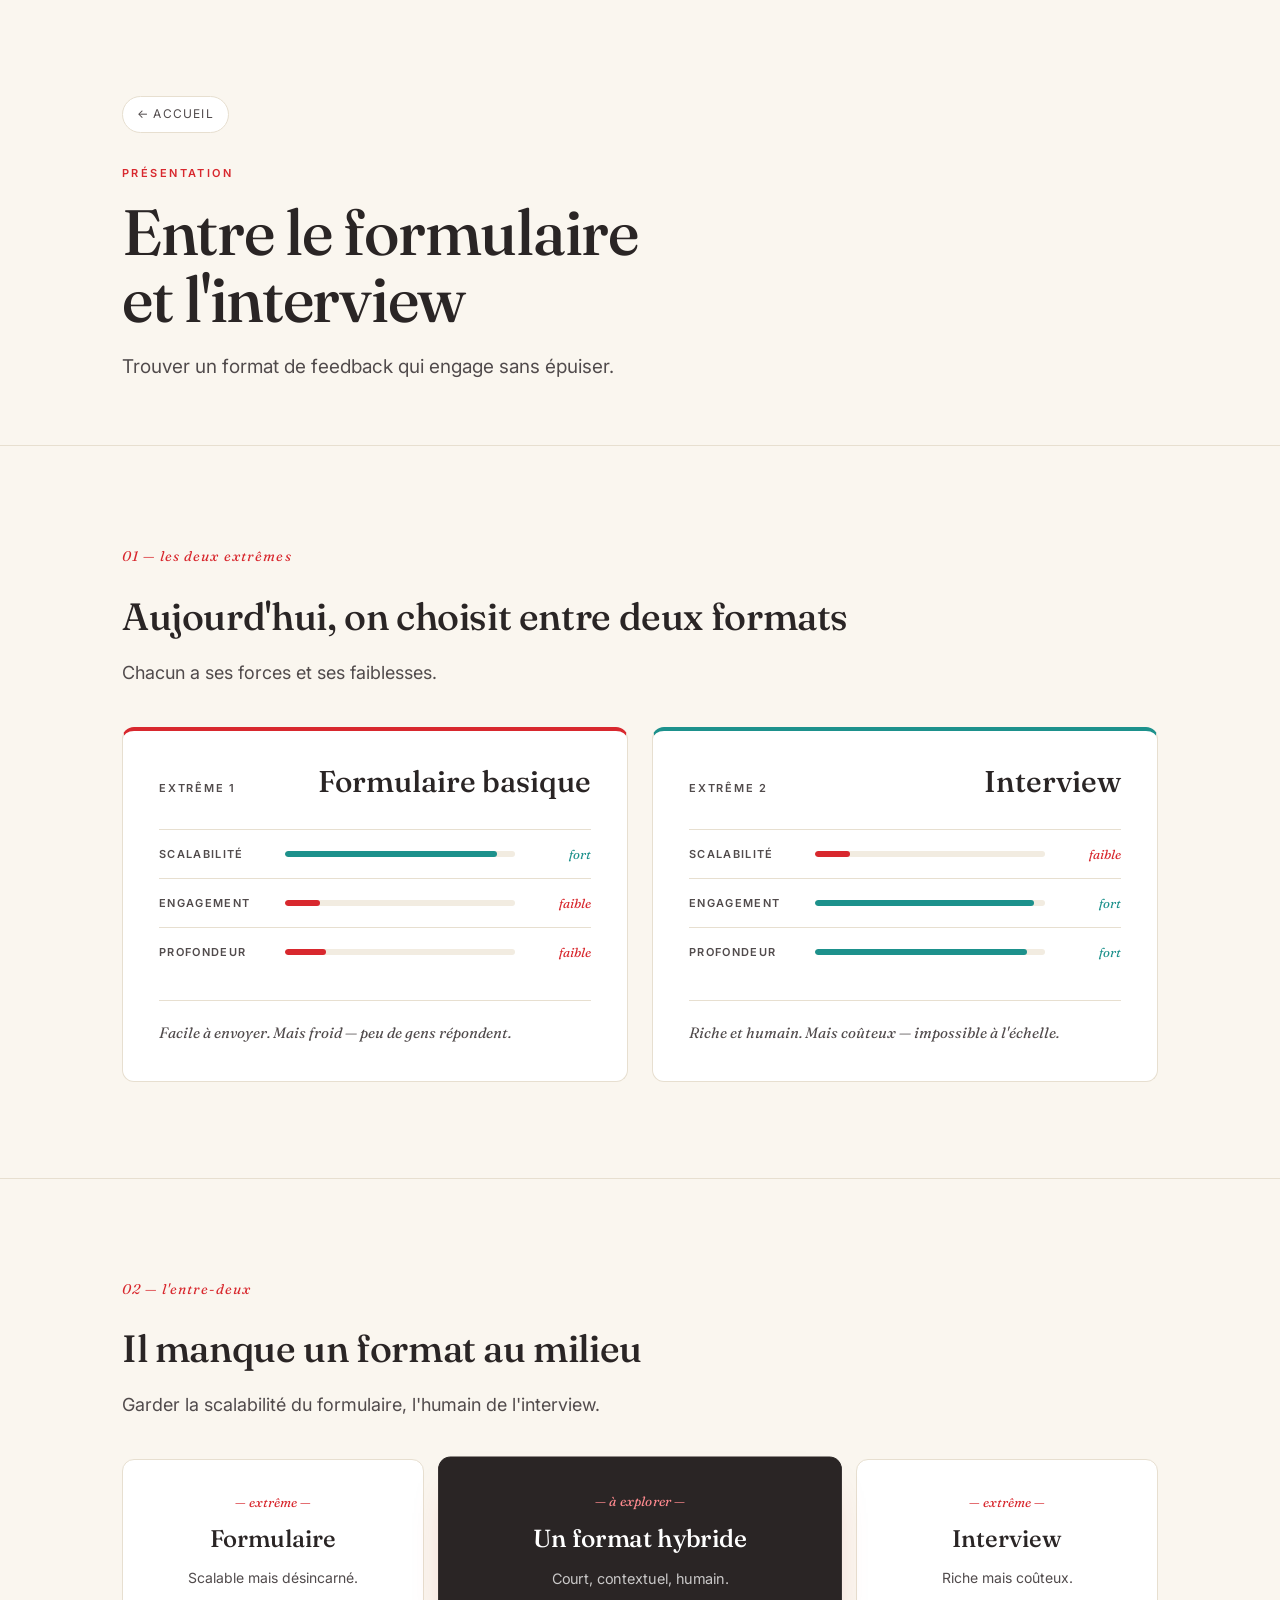
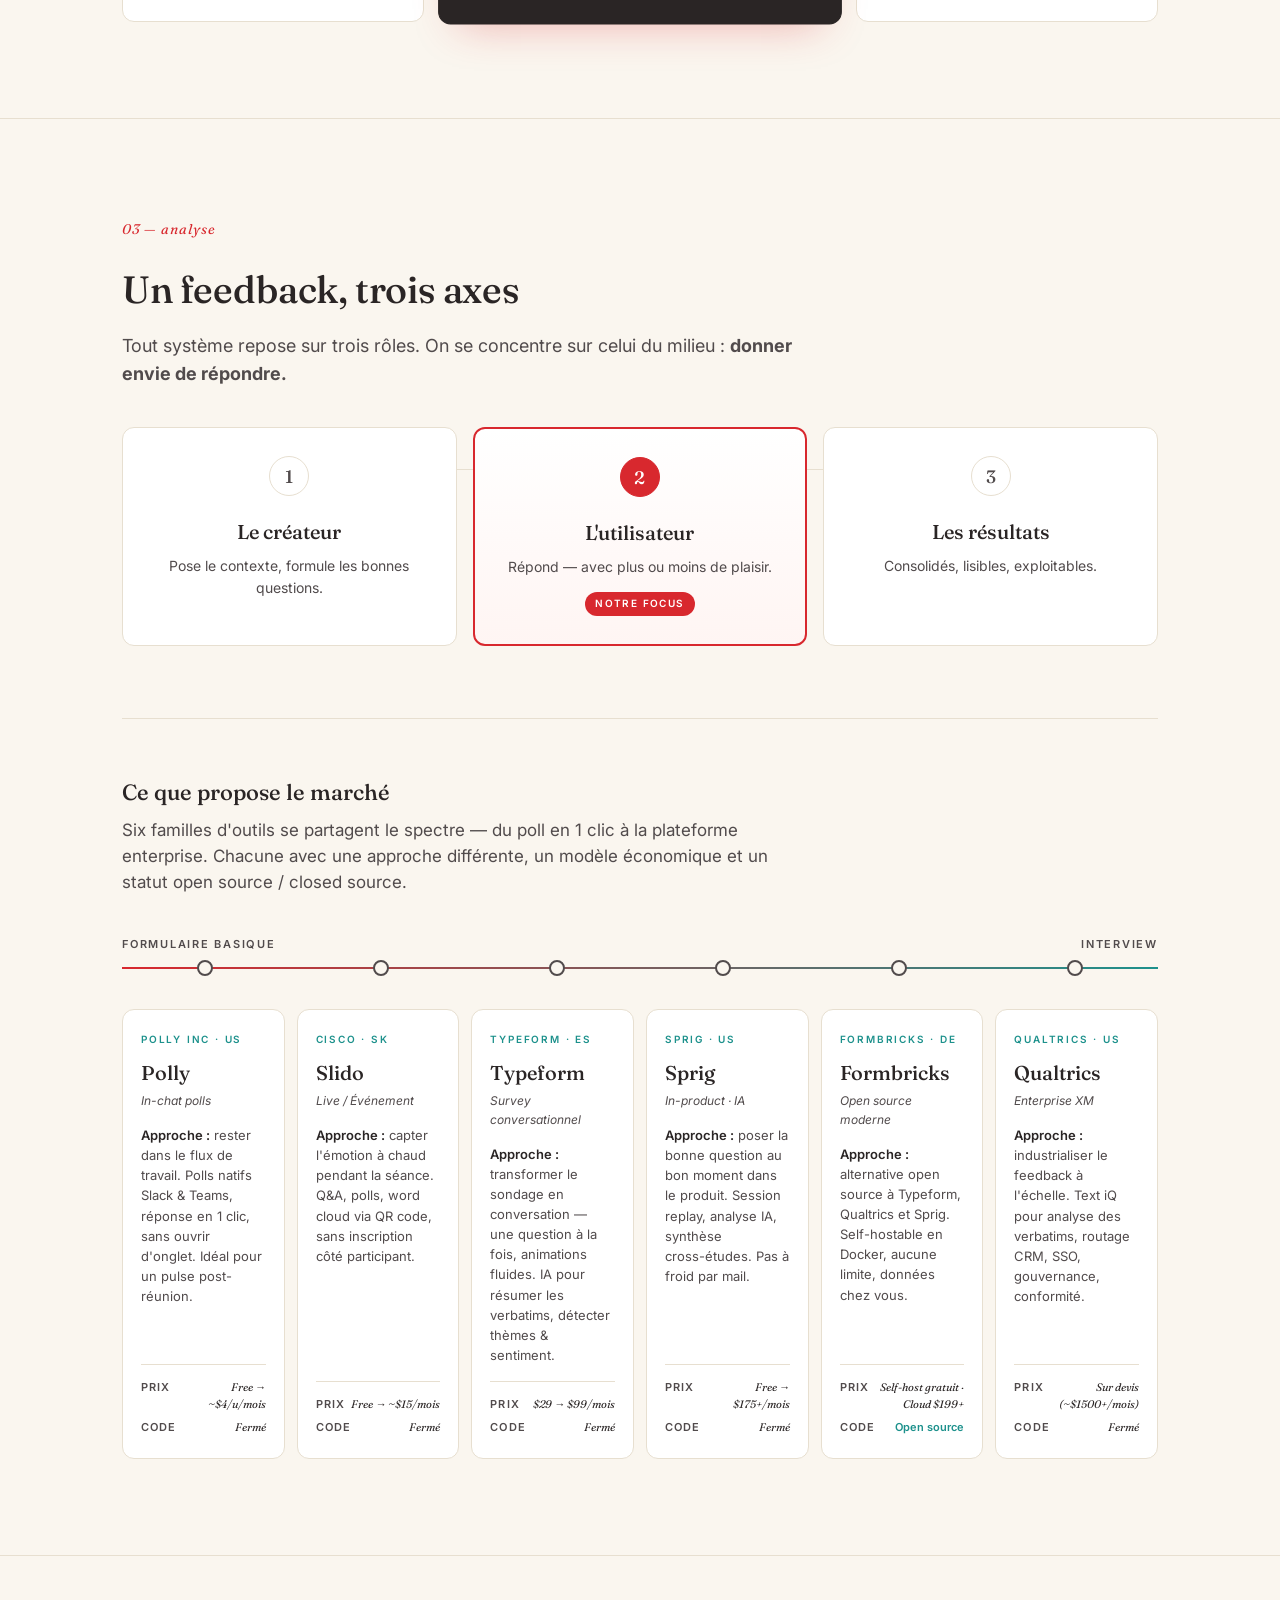
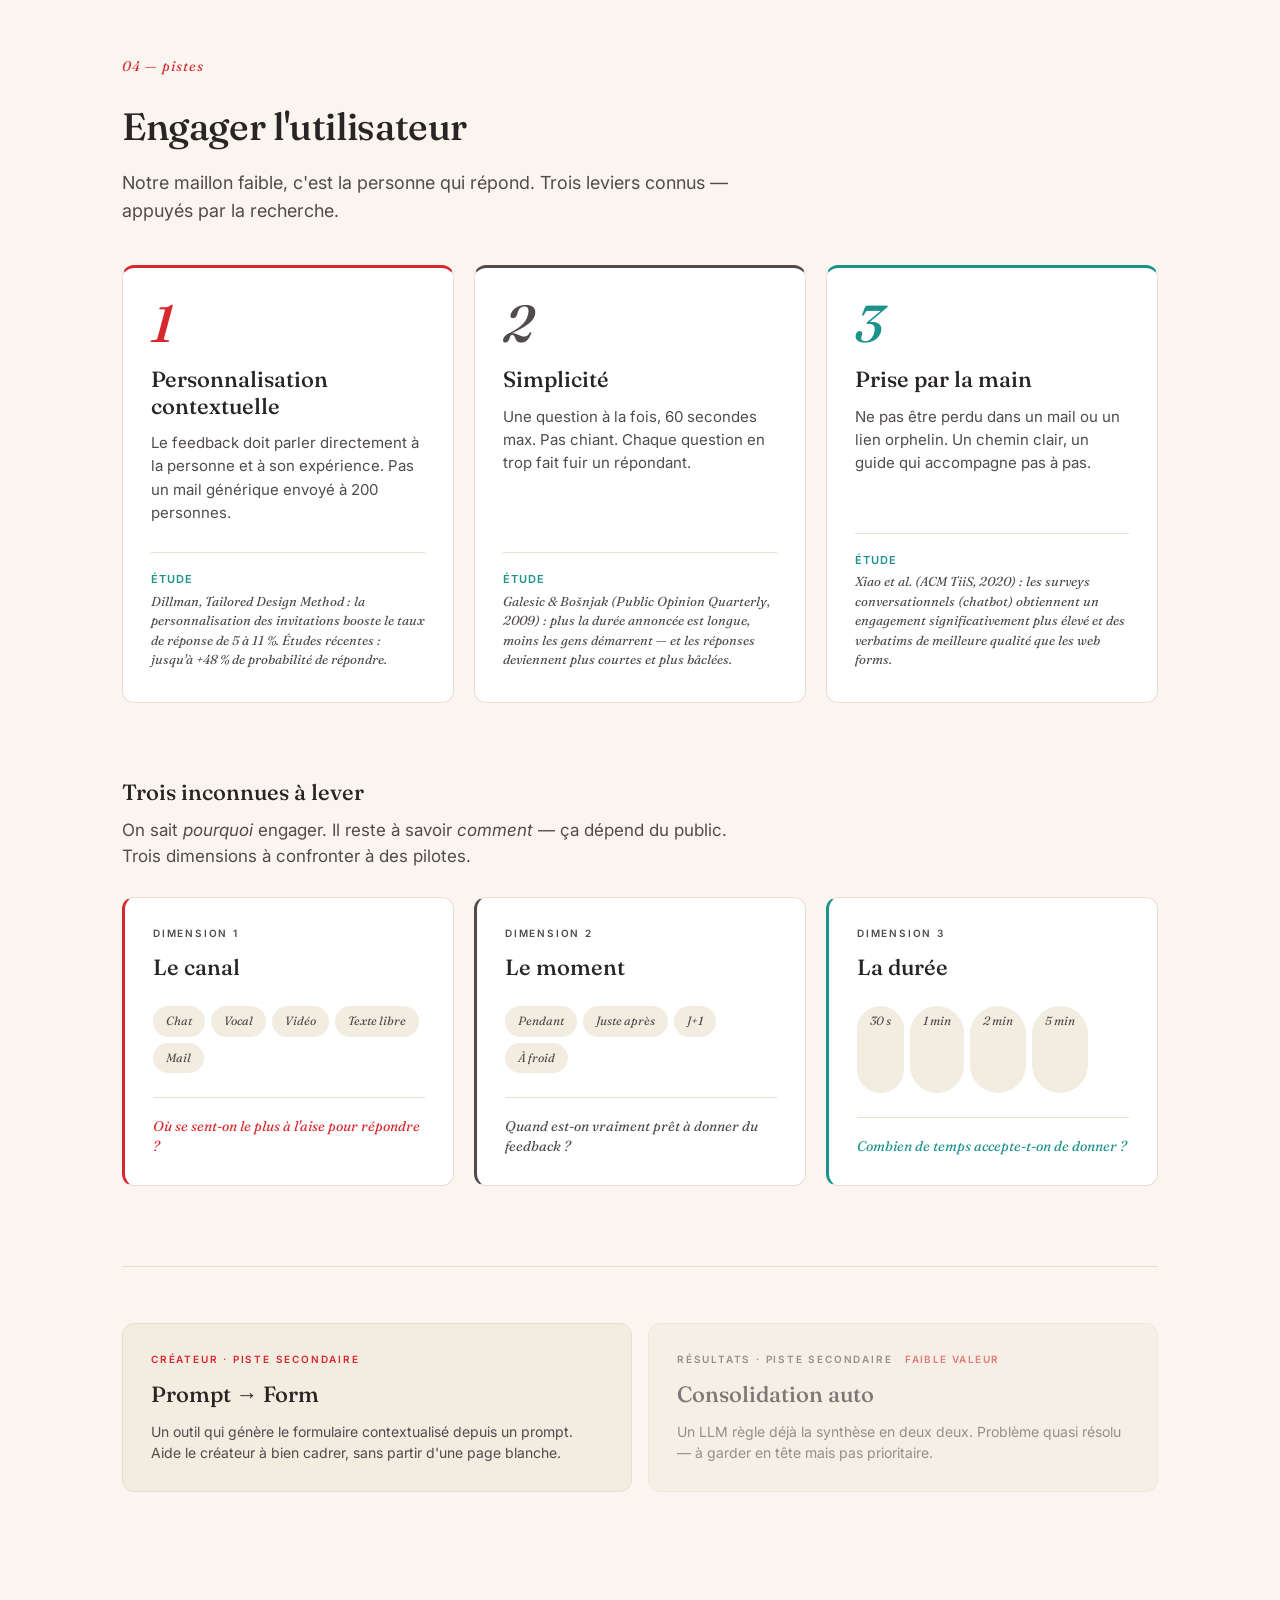
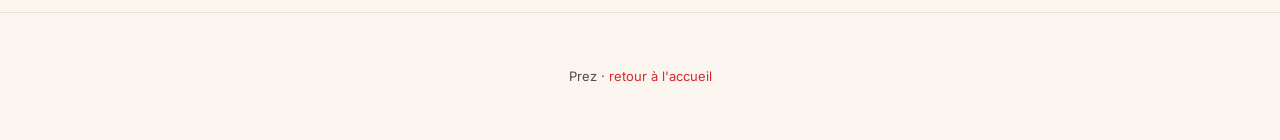
==== commit d37267f8: "Align market axis to form↔interview, rework 'to test' block - 03: market axis labels now read 'Formu" ====
--- a/presentations/feedback-collection/index.html
+++ b/presentations/feedback-collection/index.html
@@ -141,8 +141,8 @@
 
           <div class="axis-tools">
             <div class="axis-tools__ends">
-              <span>Léger · 1 clic</span>
-              <span>Profond · Enterprise</span>
+              <span>Formulaire basique</span>
+              <span>Interview</span>
             </div>
             <div class="axis-tools__rail">
               <div class="axis-tools__dot" style="left:8%"></div>
@@ -265,19 +265,46 @@
           </article>
         </div>
 
-        <h3 class="subhead">Ce qu'on doit tester côté utilisateur</h3>
-        <p class="subintro">On ne sait pas encore ce que <em>notre</em> public préfère. À confronter à des pilotes.</p>
-
-        <div class="prefs">
-          <div class="pref">Parler à un chat</div>
-          <div class="pref">Répondre en texte libre</div>
-          <div class="pref">Envoyer un vocal</div>
-          <div class="pref">Un retour vidéo</div>
-          <div class="pref">Cliquer un mail</div>
-          <div class="pref pref--accent">Juste après l'événement</div>
-          <div class="pref pref--accent">Plus tard, à tête reposée</div>
-          <div class="pref pref--accent">Court · 30 secondes</div>
-          <div class="pref pref--accent">Approfondi · 5 minutes</div>
+        <h3 class="subhead">Trois inconnues à lever</h3>
+        <p class="subintro">On sait <em>pourquoi</em> engager. Il reste à savoir <em>comment</em> — ça dépend du public. Trois dimensions à confronter à des pilotes.</p>
+
+        <div class="dimensions">
+          <div class="dimension">
+            <div class="dimension__label">Dimension 1</div>
+            <h4 class="dimension__name">Le canal</h4>
+            <div class="dimension__axis">
+              <span>Chat</span>
+              <span>Vocal</span>
+              <span>Vidéo</span>
+              <span>Texte libre</span>
+              <span>Mail</span>
+            </div>
+            <p class="dimension__q">Où se sent-on le plus à l'aise pour répondre ?</p>
+          </div>
+
+          <div class="dimension">
+            <div class="dimension__label">Dimension 2</div>
+            <h4 class="dimension__name">Le moment</h4>
+            <div class="dimension__axis">
+              <span>Pendant</span>
+              <span>Juste après</span>
+              <span>J+1</span>
+              <span>À froid</span>
+            </div>
+            <p class="dimension__q">Quand est-on vraiment prêt à donner du feedback ?</p>
+          </div>
+
+          <div class="dimension">
+            <div class="dimension__label">Dimension 3</div>
+            <h4 class="dimension__name">La durée</h4>
+            <div class="dimension__axis">
+              <span>30 s</span>
+              <span>1 min</span>
+              <span>2 min</span>
+              <span>5 min</span>
+            </div>
+            <p class="dimension__q">Combien de temps accepte-t-on de donner ?</p>
+          </div>
         </div>
 
         <div class="secondary">
--- a/assets/css/style.css
+++ b/assets/css/style.css
@@ -568,28 +568,74 @@
   max-width: 640px;
 }
 
-/* Preferences grid */
-.prefs {
-  display: grid;
-  grid-template-columns: repeat(auto-fit, minmax(220px, 1fr));
-  gap: 10px;
+/* Dimensions grid */
+.dimensions {
+  display: grid;
+  grid-template-columns: repeat(3, 1fr);
+  gap: 20px;
   margin-bottom: 80px;
 }
-.pref {
-  padding: 14px 20px;
-  background: var(--surface);
-  border: 1px solid var(--border);
+
+.dimension {
+  padding: 28px;
+  background: var(--surface);
+  border: 1px solid var(--border);
+  border-left: 3px solid var(--brown);
+  border-radius: var(--radius);
+  display: flex;
+  flex-direction: column;
+}
+.dimension:nth-child(1) { border-left-color: var(--red); }
+.dimension:nth-child(2) { border-left-color: var(--brown); }
+.dimension:nth-child(3) { border-left-color: var(--teal); }
+
+.dimension__label {
+  font-size: 10px;
+  letter-spacing: 0.18em;
+  text-transform: uppercase;
+  color: var(--text-dim);
+  font-weight: 600;
+  margin-bottom: 8px;
+}
+
+.dimension__name {
+  font-family: var(--serif);
+  font-size: 22px;
+  font-weight: 500;
+  margin: 0 0 22px;
+}
+
+.dimension__axis {
+  display: flex;
+  flex-wrap: wrap;
+  gap: 6px;
+  margin-bottom: 24px;
+  flex: 1;
+}
+
+.dimension__axis span {
+  padding: 5px 12px;
+  background: var(--bg-2);
   border-radius: 999px;
+  font-size: 12px;
+  color: var(--brown);
+  font-family: var(--serif);
+  font-style: italic;
+  border: 1px solid transparent;
+}
+
+.dimension__q {
+  padding-top: 18px;
+  border-top: 1px solid var(--border);
+  font-family: var(--serif);
+  font-style: italic;
   font-size: 14px;
-  color: var(--text);
-  text-align: center;
-  font-family: var(--serif);
-  font-style: italic;
-}
-.pref--accent {
-  background: var(--bg-2);
-  color: var(--brown);
-}
+  color: var(--red);
+  margin: 0;
+  line-height: 1.45;
+}
+.dimension:nth-child(2) .dimension__q { color: var(--brown); }
+.dimension:nth-child(3) .dimension__q { color: var(--teal); }
 
 /* Secondary axes */
 .secondary {
@@ -666,5 +712,6 @@
   .axes::after { display: none; }
   .axis-tools__row { grid-template-columns: 1fr 1fr; }
   .levers { grid-template-columns: 1fr; }
+  .dimensions { grid-template-columns: 1fr; }
   .secondary { grid-template-columns: 1fr; }
 }
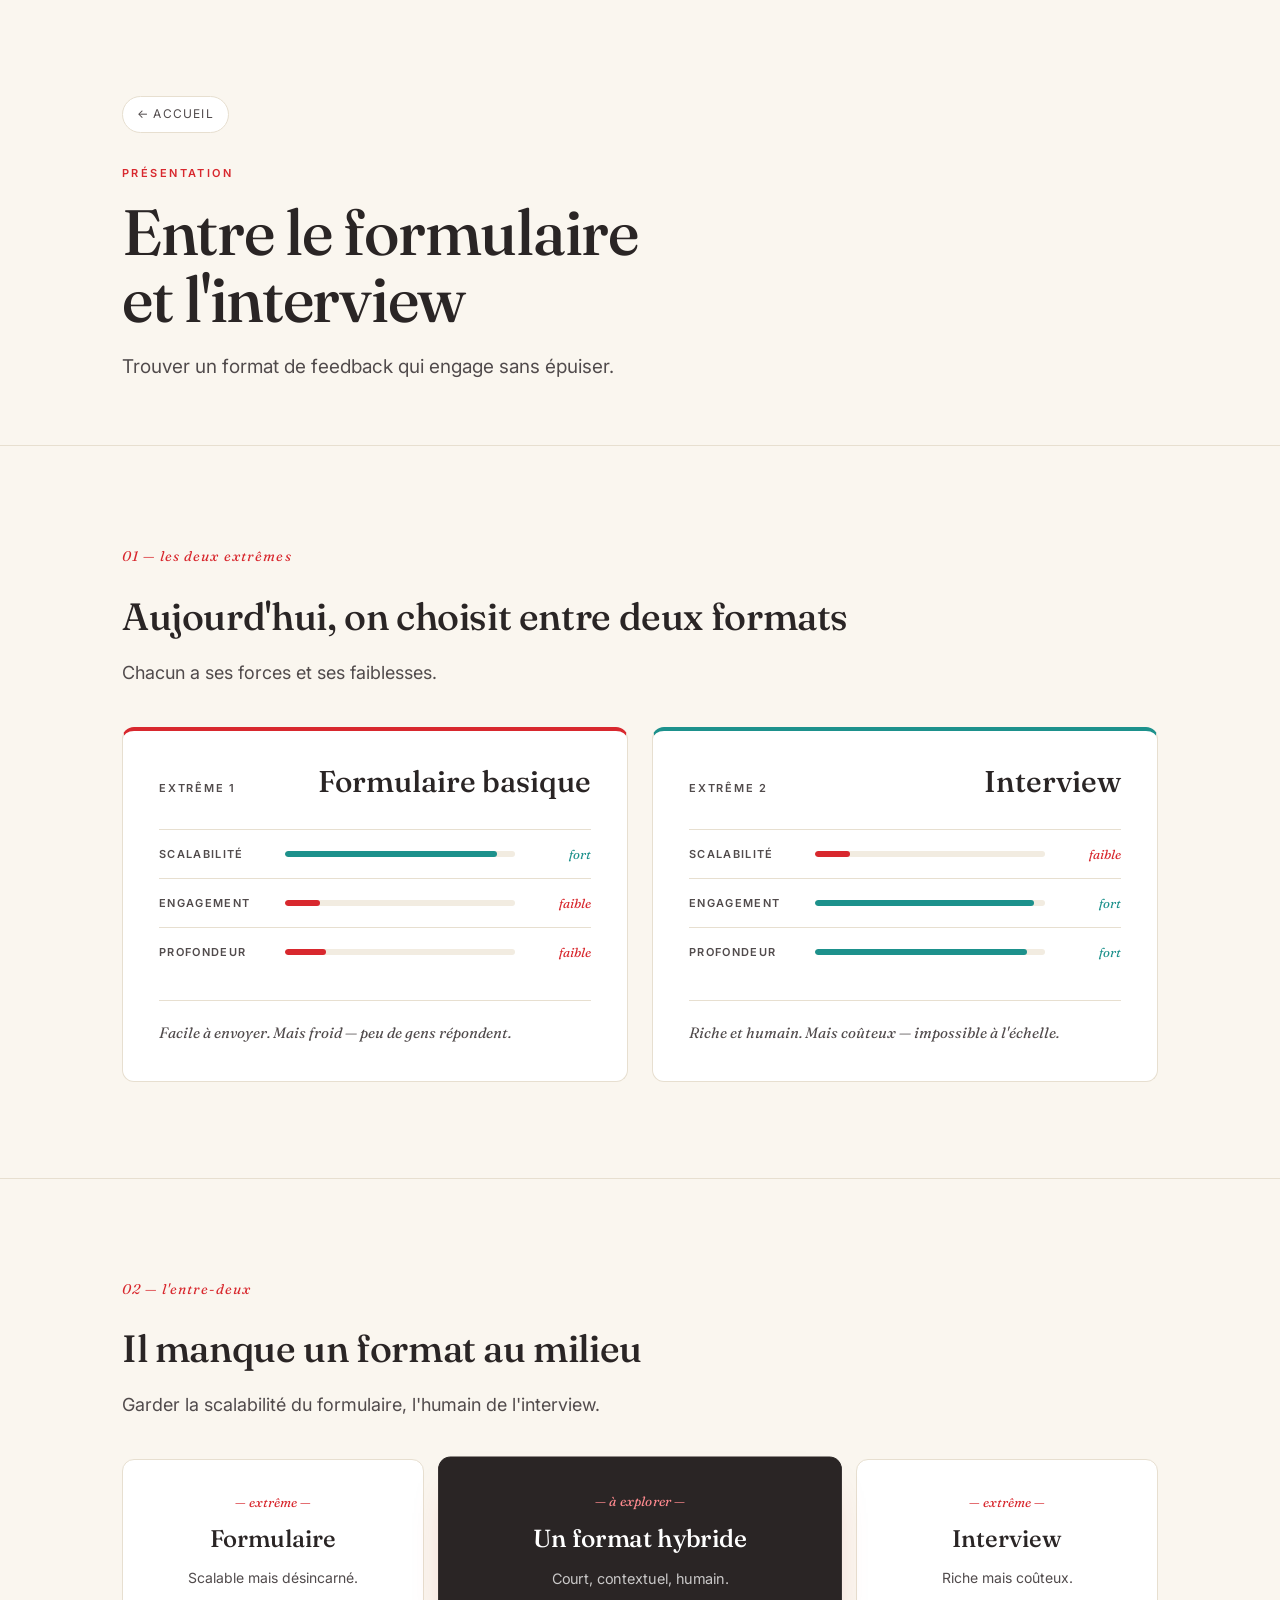
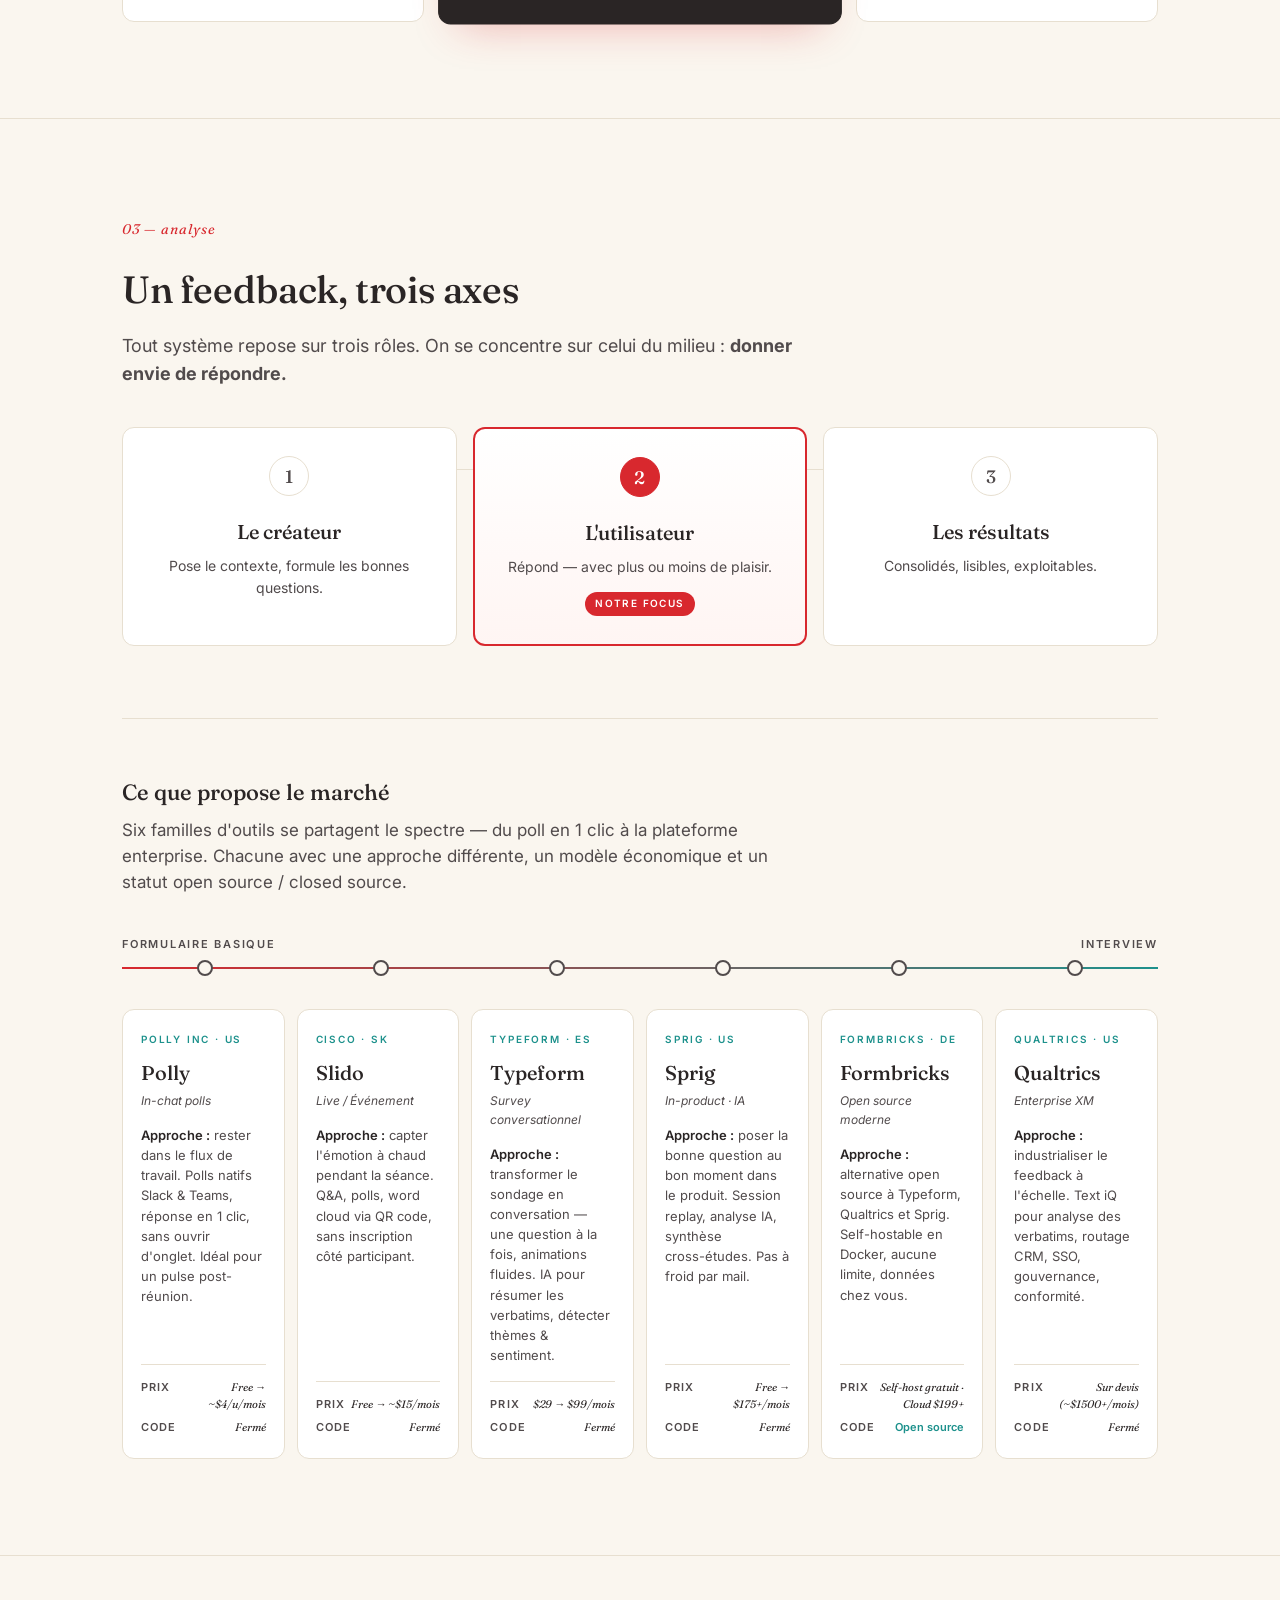
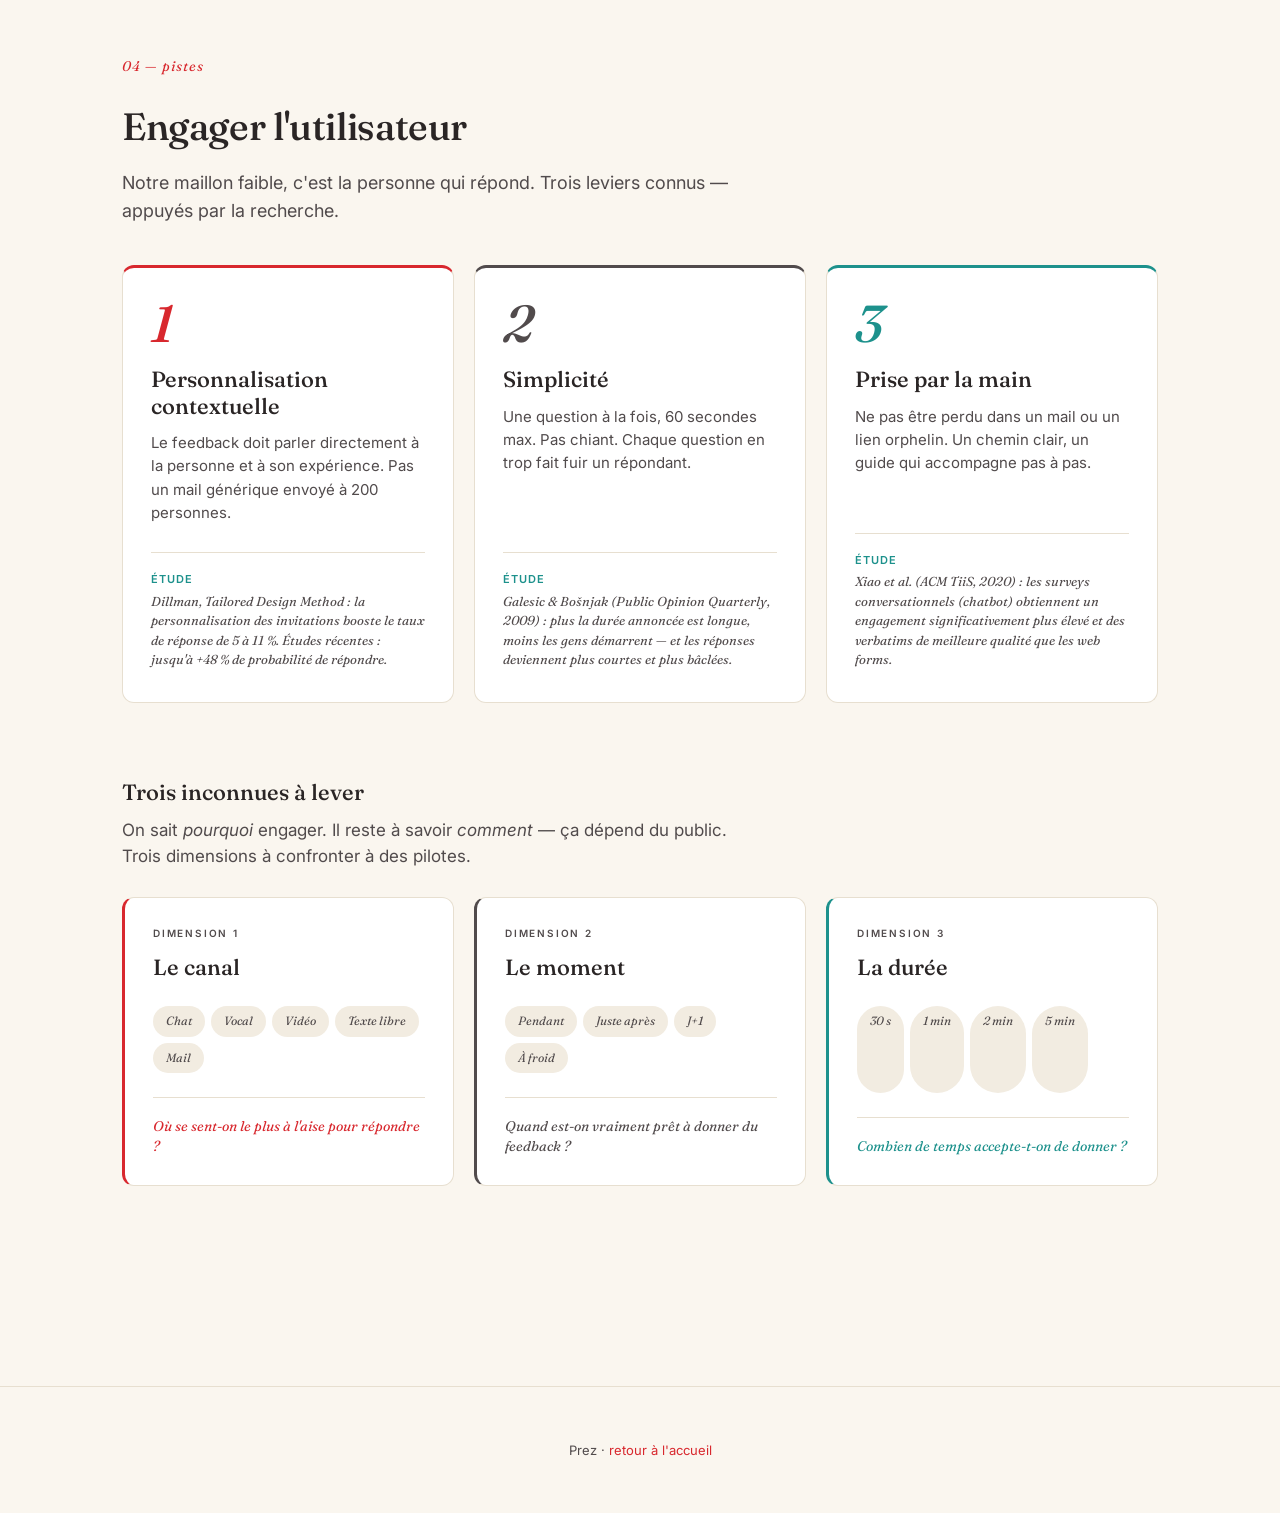
==== commit 4cd8d1cb: "Drop secondary axes block at the end of section 04 The Prompt→Form and Consolidation auto cards felt" ====
--- a/presentations/feedback-collection/index.html
+++ b/presentations/feedback-collection/index.html
@@ -306,19 +306,6 @@
             <p class="dimension__q">Combien de temps accepte-t-on de donner ?</p>
           </div>
         </div>
-
-        <div class="secondary">
-          <div class="sec">
-            <div class="sec__label">Créateur · piste secondaire</div>
-            <h3 class="sec__title">Prompt → Form</h3>
-            <p class="sec__desc">Un outil qui génère le formulaire contextualisé depuis un prompt. Aide le créateur à bien cadrer, sans partir d'une page blanche.</p>
-          </div>
-          <div class="sec sec--faded">
-            <div class="sec__label">Résultats · piste secondaire <span class="sec__tag">faible valeur</span></div>
-            <h3 class="sec__title">Consolidation auto</h3>
-            <p class="sec__desc">Un LLM règle déjà la synthèse en deux deux. Problème quasi résolu — à garder en tête mais pas prioritaire.</p>
-          </div>
-        </div>
       </div>
     </section>
 
--- a/assets/css/style.css
+++ b/assets/css/style.css
@@ -637,57 +637,6 @@
 .dimension:nth-child(2) .dimension__q { color: var(--brown); }
 .dimension:nth-child(3) .dimension__q { color: var(--teal); }
 
-/* Secondary axes */
-.secondary {
-  display: grid;
-  grid-template-columns: 1fr 1fr;
-  gap: 16px;
-  padding-top: 56px;
-  border-top: 1px solid var(--border);
-}
-
-.sec {
-  padding: 28px;
-  background: var(--bg-2);
-  border: 1px solid var(--border);
-  border-radius: var(--radius);
-}
-.sec--faded { opacity: 0.6; }
-
-.sec__label {
-  font-size: 10px;
-  letter-spacing: 0.18em;
-  text-transform: uppercase;
-  color: var(--red);
-  font-weight: 600;
-  margin-bottom: 10px;
-}
-.sec--faded .sec__label { color: var(--brown); }
-
-.sec__title {
-  font-family: var(--serif);
-  font-size: 22px;
-  margin: 0 0 10px;
-  font-weight: 500;
-}
-.sec__desc {
-  color: var(--text-dim);
-  font-size: 14px;
-  margin: 0;
-  line-height: 1.5;
-}
-.sec__tag {
-  display: inline-block;
-  margin-left: 8px;
-  font-size: 10px;
-  letter-spacing: 0.14em;
-  text-transform: uppercase;
-  color: var(--red);
-  font-style: normal;
-  font-family: var(--font);
-  font-weight: 600;
-}
-
 /* ---------- Footer ---------- */
 .footer {
   padding: 40px 0;
@@ -713,5 +662,4 @@
   .axis-tools__row { grid-template-columns: 1fr 1fr; }
   .levers { grid-template-columns: 1fr; }
   .dimensions { grid-template-columns: 1fr; }
-  .secondary { grid-template-columns: 1fr; }
-}
+}
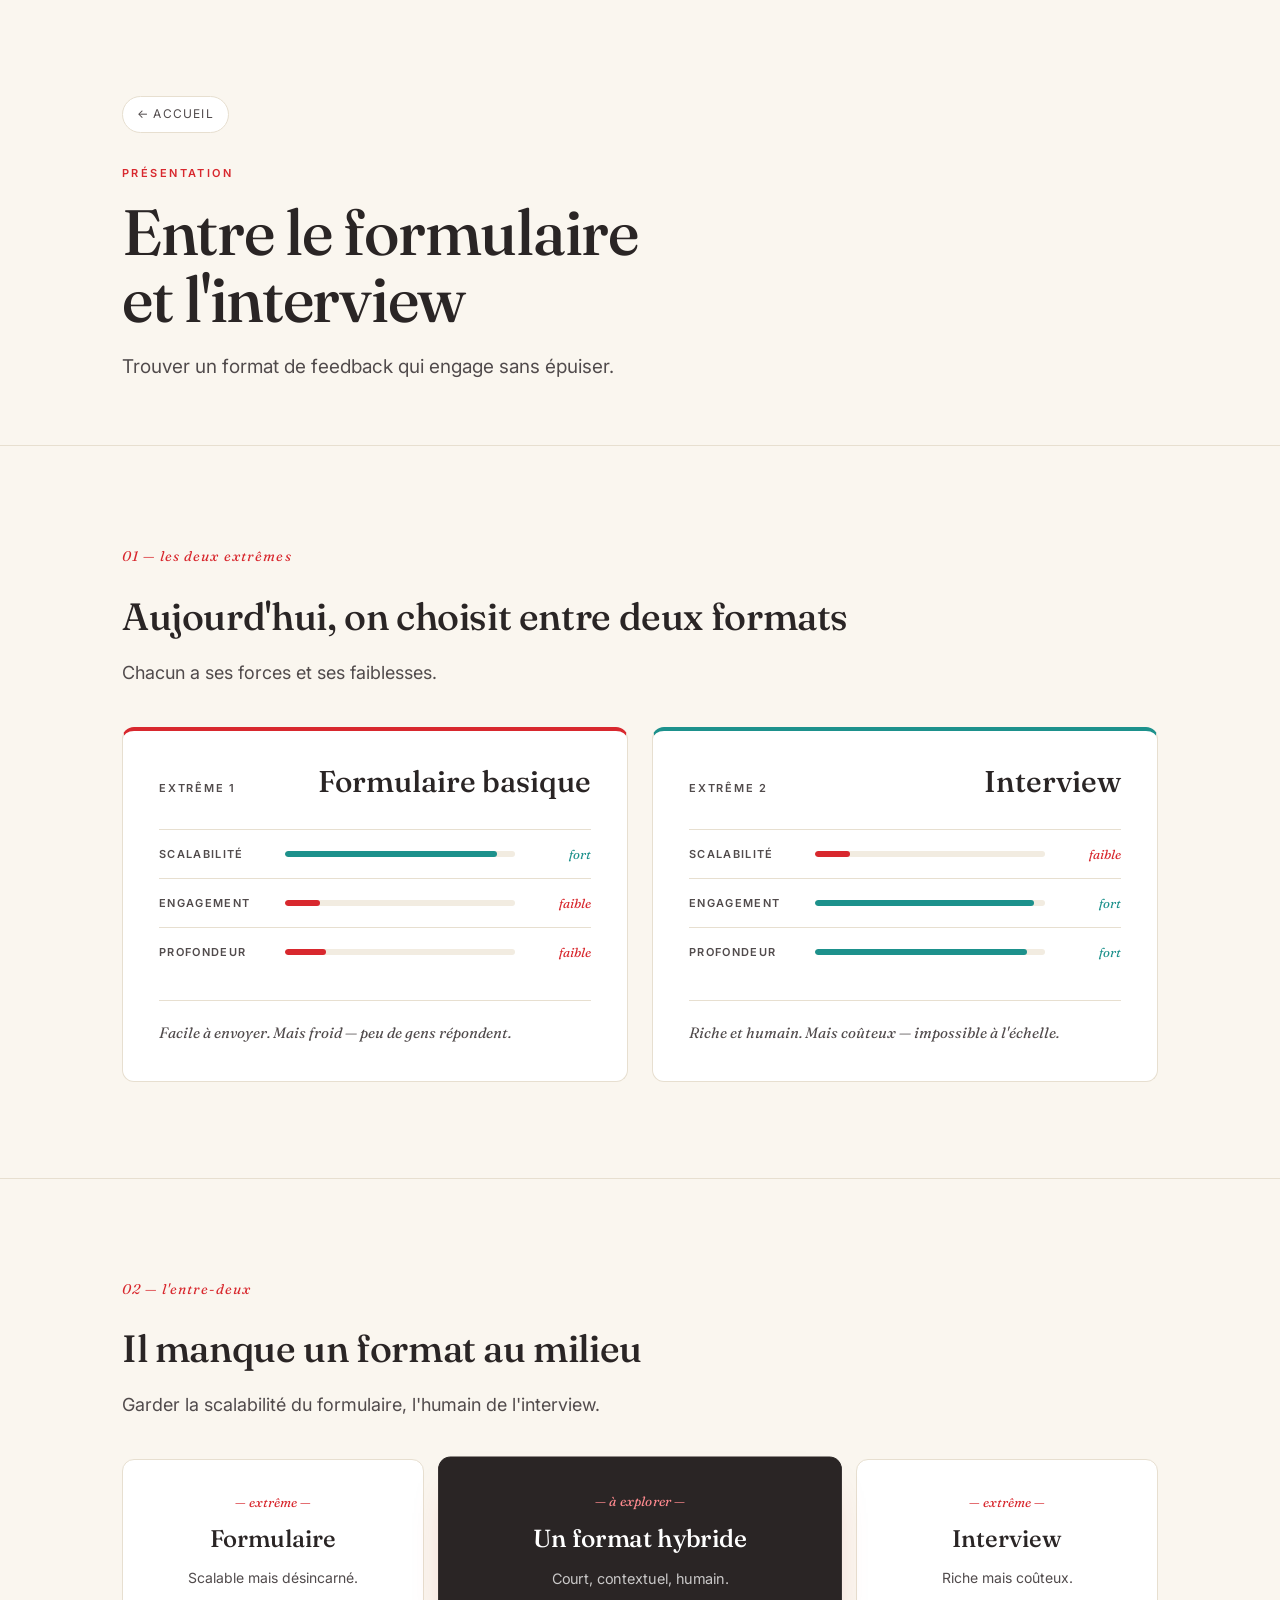
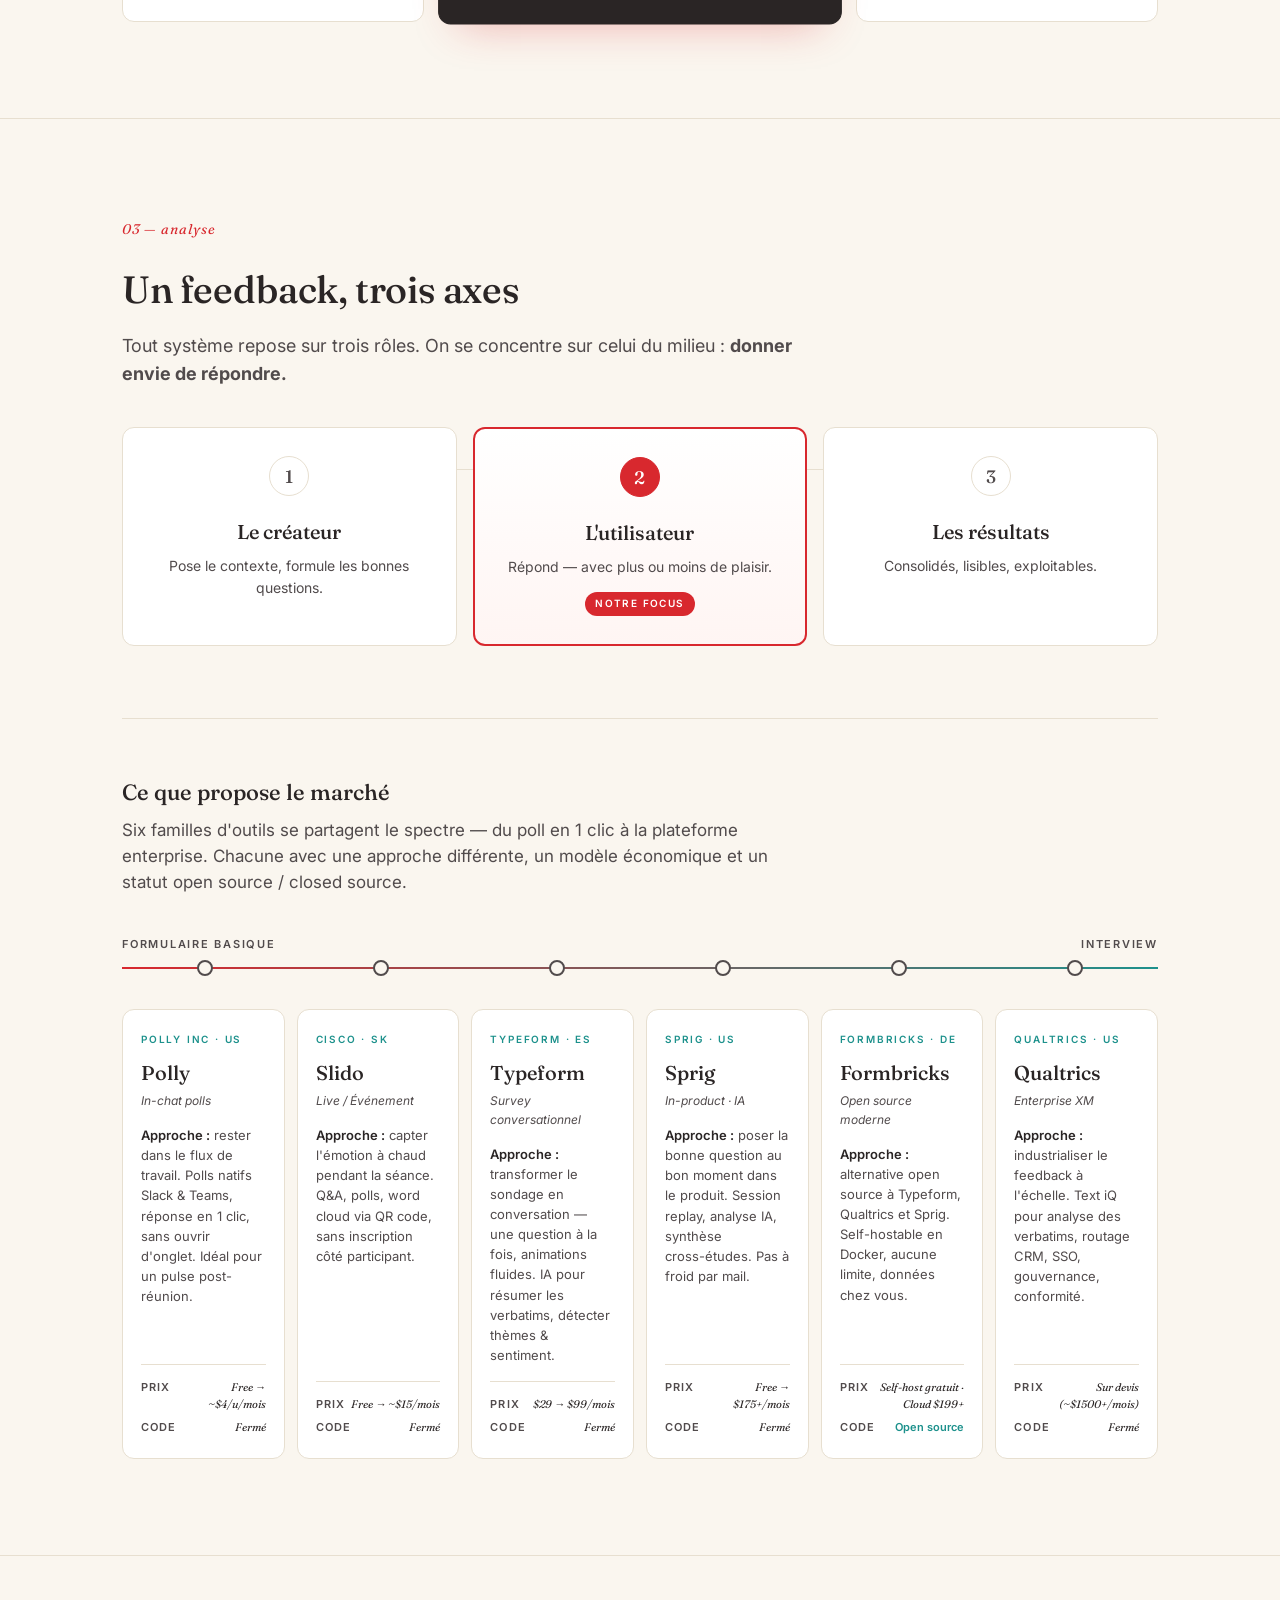
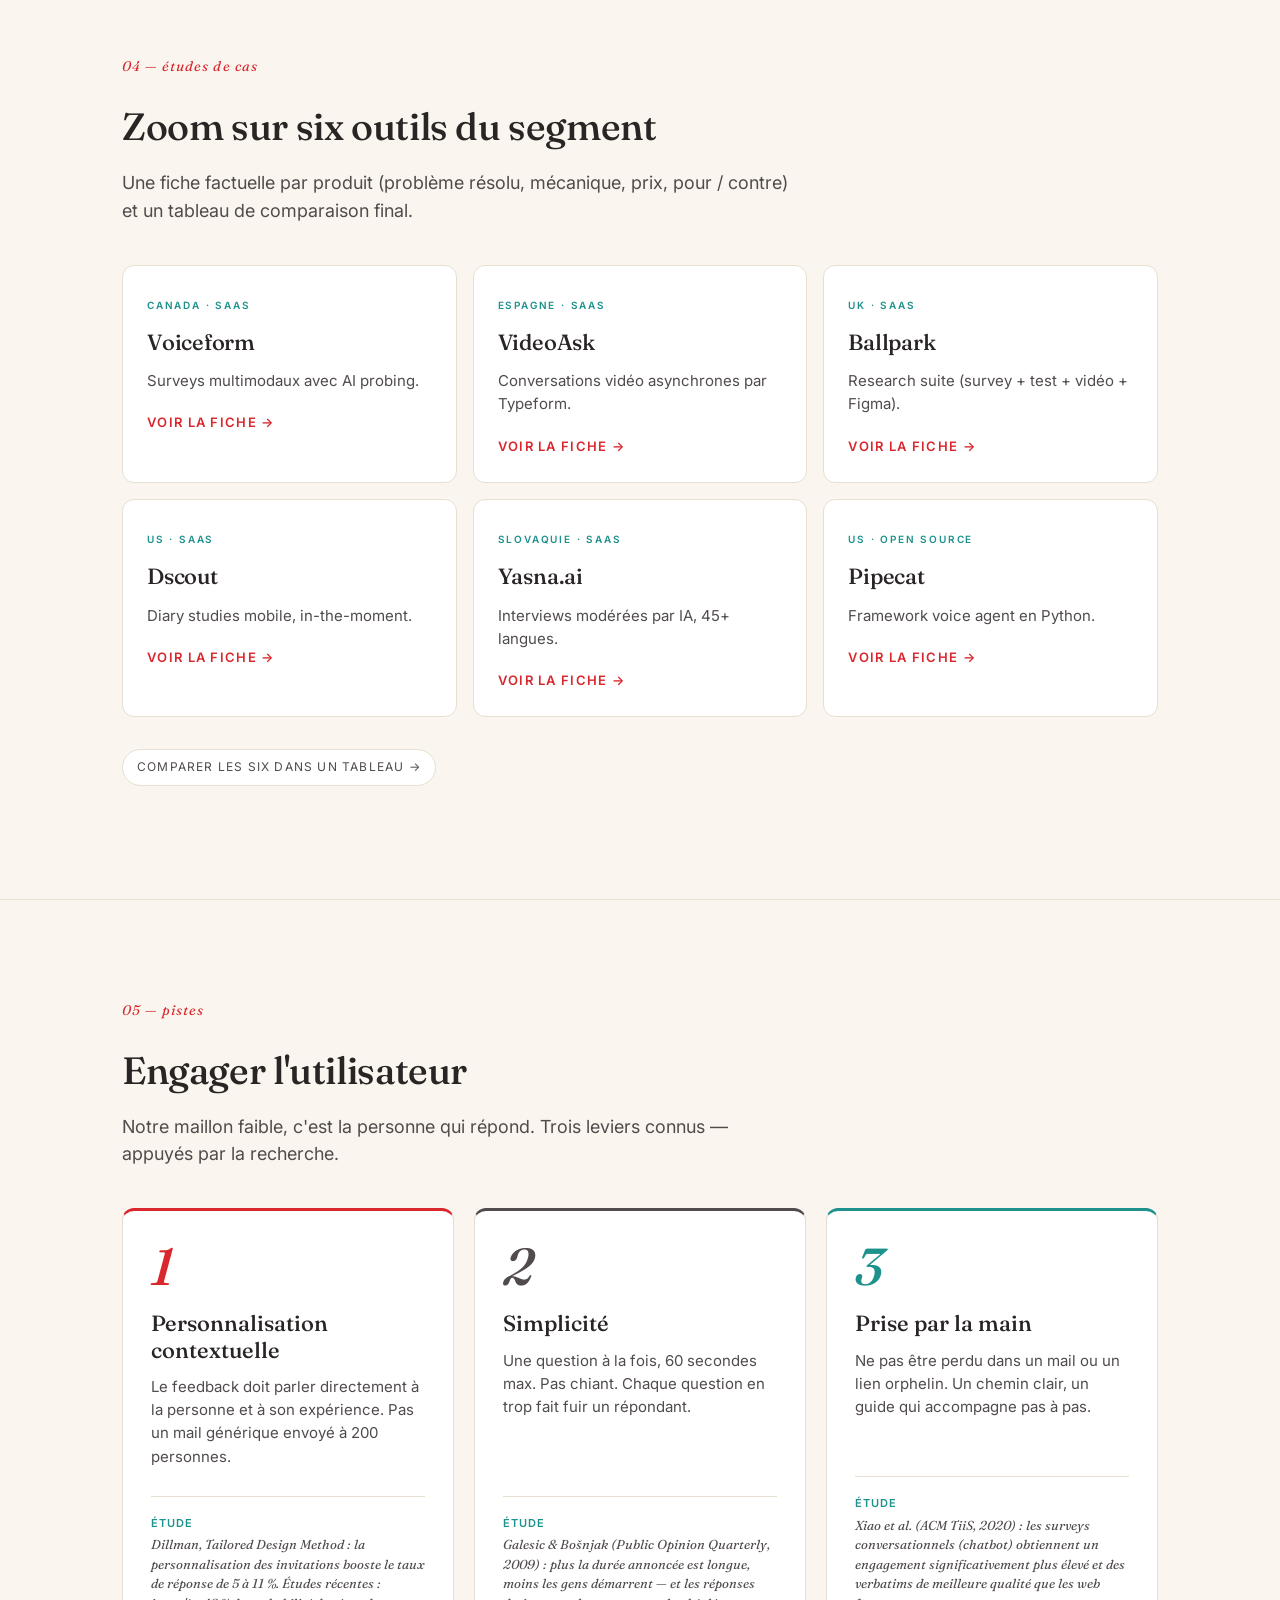
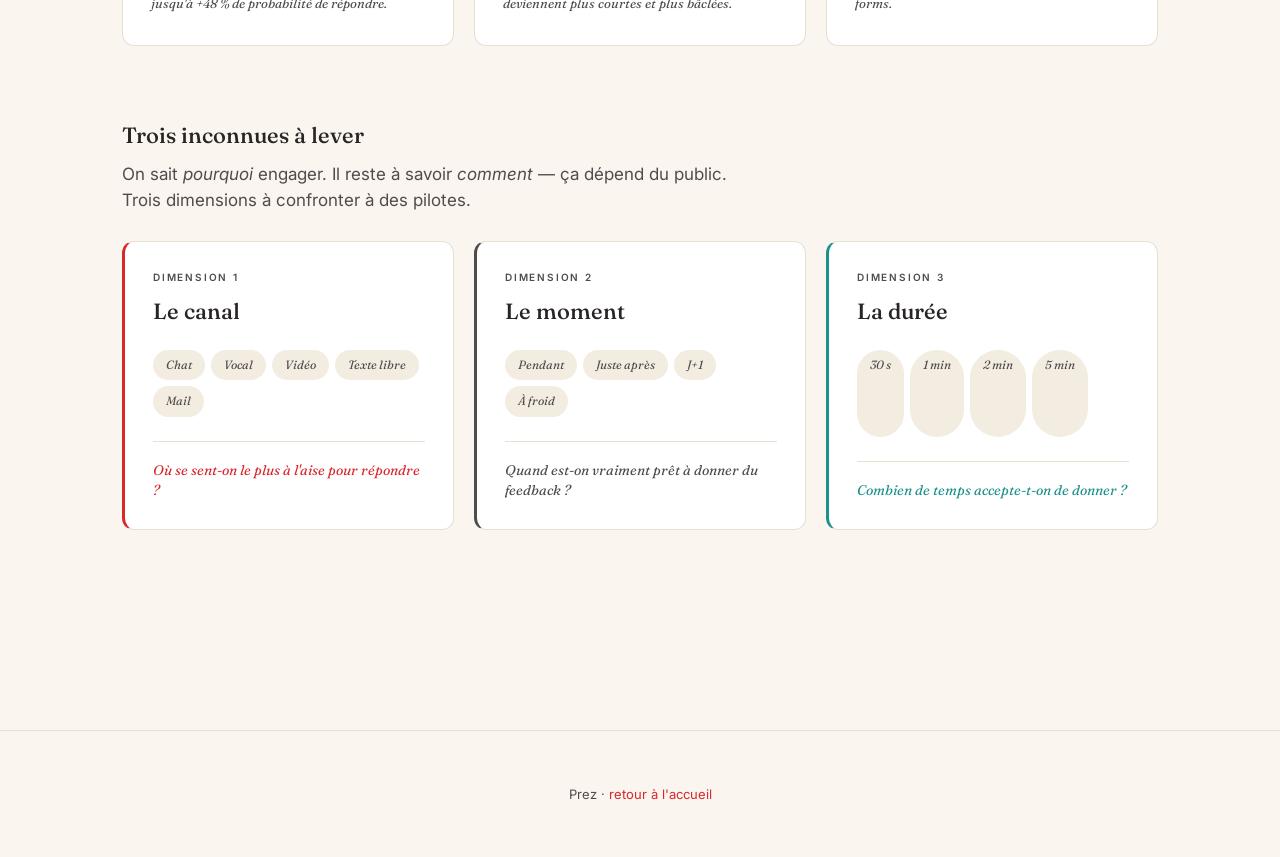
==== commit e9ba2a7d: "Add case studies for Voiceform, VideoAsk, Ballpark, Dscout, Yasna, Pipecat One factual page per prod" ====
--- a/presentations/feedback-collection/index.html
+++ b/presentations/feedback-collection/index.html
@@ -226,10 +226,65 @@
       </div>
     </section>
 
+    <!-- ========== 04 bis — Études de cas ========== -->
+    <section class="section">
+      <div class="container">
+        <span class="section__num">04 — études de cas</span>
+        <h2>Zoom sur six outils du segment</h2>
+        <p class="section__intro">
+          Une fiche factuelle par produit (problème résolu, mécanique, prix, pour / contre)
+          et un tableau de comparaison final.
+        </p>
+
+        <div class="case-hub">
+          <a class="card" href="cases/voiceform.html">
+            <span class="card__tag">Canada · SaaS</span>
+            <h2 class="card__title">Voiceform</h2>
+            <p class="card__desc">Surveys multimodaux avec AI probing.</p>
+            <span class="card__cta">Voir la fiche →</span>
+          </a>
+          <a class="card" href="cases/videoask.html">
+            <span class="card__tag">Espagne · SaaS</span>
+            <h2 class="card__title">VideoAsk</h2>
+            <p class="card__desc">Conversations vidéo asynchrones par Typeform.</p>
+            <span class="card__cta">Voir la fiche →</span>
+          </a>
+          <a class="card" href="cases/ballpark.html">
+            <span class="card__tag">UK · SaaS</span>
+            <h2 class="card__title">Ballpark</h2>
+            <p class="card__desc">Research suite (survey + test + vidéo + Figma).</p>
+            <span class="card__cta">Voir la fiche →</span>
+          </a>
+          <a class="card" href="cases/dscout.html">
+            <span class="card__tag">US · SaaS</span>
+            <h2 class="card__title">Dscout</h2>
+            <p class="card__desc">Diary studies mobile, in-the-moment.</p>
+            <span class="card__cta">Voir la fiche →</span>
+          </a>
+          <a class="card" href="cases/yasna.html">
+            <span class="card__tag">Slovaquie · SaaS</span>
+            <h2 class="card__title">Yasna.ai</h2>
+            <p class="card__desc">Interviews modérées par IA, 45+ langues.</p>
+            <span class="card__cta">Voir la fiche →</span>
+          </a>
+          <a class="card" href="cases/pipecat.html">
+            <span class="card__tag">US · Open source</span>
+            <h2 class="card__title">Pipecat</h2>
+            <p class="card__desc">Framework voice agent en Python.</p>
+            <span class="card__cta">Voir la fiche →</span>
+          </a>
+        </div>
+
+        <p style="margin-top: 32px;">
+          <a class="back" href="cases/index.html">Comparer les six dans un tableau →</a>
+        </p>
+      </div>
+    </section>
+
     <!-- ========== 04 — Pistes ========== -->
     <section class="section">
       <div class="container">
-        <span class="section__num">04 — pistes</span>
+        <span class="section__num">05 — pistes</span>
         <h2>Engager l'utilisateur</h2>
         <p class="section__intro">Notre maillon faible, c'est la personne qui répond. Trois leviers connus — appuyés par la recherche.</p>
 
--- a/assets/css/style.css
+++ b/assets/css/style.css
@@ -637,6 +637,202 @@
 .dimension:nth-child(2) .dimension__q { color: var(--brown); }
 .dimension:nth-child(3) .dimension__q { color: var(--teal); }
 
+/* ========== Case study ========== */
+.case-meta {
+  display: flex;
+  flex-wrap: wrap;
+  gap: 10px;
+  margin-top: 28px;
+}
+.case-meta__item {
+  padding: 6px 14px;
+  background: var(--surface);
+  border: 1px solid var(--border);
+  border-radius: 999px;
+  font-size: 12px;
+  color: var(--text-dim);
+}
+.case-meta__item strong {
+  color: var(--text);
+  font-weight: 600;
+  margin-right: 6px;
+  text-transform: uppercase;
+  letter-spacing: 0.1em;
+  font-size: 10px;
+}
+
+.case-cols {
+  display: grid;
+  grid-template-columns: 1fr 1fr;
+  gap: 24px;
+  margin-top: 16px;
+}
+.case-col {
+  background: var(--surface);
+  border: 1px solid var(--border);
+  border-radius: var(--radius);
+  padding: 28px;
+}
+.case-col--pro { border-top: 3px solid var(--teal); }
+.case-col--con { border-top: 3px solid var(--red); }
+.case-col h3 {
+  font-family: var(--serif);
+  font-size: 18px;
+  font-weight: 500;
+  margin: 0 0 16px;
+}
+.case-col ul {
+  list-style: none;
+  padding: 0;
+  margin: 0;
+}
+.case-col li {
+  padding: 10px 0;
+  border-top: 1px solid var(--border);
+  font-size: 14px;
+  color: var(--text-dim);
+}
+.case-col li:first-child { border-top: none; padding-top: 0; }
+
+.shots {
+  display: grid;
+  grid-template-columns: repeat(auto-fit, minmax(280px, 1fr));
+  gap: 16px;
+  margin-top: 16px;
+}
+.shot {
+  margin: 0;
+  background: var(--surface);
+  border: 1px solid var(--border);
+  border-radius: var(--radius);
+  overflow: hidden;
+  display: flex;
+  flex-direction: column;
+}
+.shot__placeholder {
+  aspect-ratio: 16 / 10;
+  background:
+    repeating-linear-gradient(45deg, var(--bg-2) 0 10px, transparent 10px 20px),
+    var(--bg);
+  display: flex;
+  align-items: center;
+  justify-content: center;
+  color: var(--text-dim);
+  font-family: var(--serif);
+  font-style: italic;
+  font-size: 13px;
+  letter-spacing: 0.08em;
+}
+.shot img {
+  display: block;
+  width: 100%;
+  height: auto;
+}
+.shot figcaption {
+  padding: 12px 16px;
+  font-size: 13px;
+  color: var(--text-dim);
+  border-top: 1px solid var(--border);
+  font-family: var(--serif);
+  font-style: italic;
+}
+
+.fact {
+  background: var(--surface);
+  border: 1px solid var(--border);
+  border-left: 3px solid var(--brown);
+  border-radius: var(--radius);
+  padding: 24px 28px;
+  margin-top: 16px;
+}
+.fact p { margin: 0; color: var(--text-dim); }
+.fact strong { color: var(--text); }
+
+.source-link {
+  display: inline-block;
+  margin-top: 24px;
+  font-size: 13px;
+  letter-spacing: 0.1em;
+  text-transform: uppercase;
+  font-weight: 600;
+}
+
+/* ========== Comparison table ========== */
+.compare-wrap {
+  overflow-x: auto;
+  margin-top: 24px;
+  border: 1px solid var(--border);
+  border-radius: var(--radius);
+  background: var(--surface);
+}
+.compare {
+  width: 100%;
+  border-collapse: collapse;
+  font-size: 13px;
+  min-width: 840px;
+}
+.compare th,
+.compare td {
+  padding: 14px 16px;
+  text-align: left;
+  border-bottom: 1px solid var(--border);
+  vertical-align: top;
+}
+.compare thead th {
+  background: var(--bg-2);
+  font-size: 11px;
+  letter-spacing: 0.14em;
+  text-transform: uppercase;
+  color: var(--brown);
+  font-weight: 600;
+  white-space: nowrap;
+}
+.compare tbody th {
+  font-family: var(--serif);
+  font-weight: 500;
+  font-size: 16px;
+  background: var(--bg);
+}
+.compare tbody th a { color: var(--text); }
+.compare tbody th a:hover { color: var(--red); }
+.compare tr:last-child th,
+.compare tr:last-child td { border-bottom: none; }
+.compare td em {
+  font-family: var(--serif);
+  color: var(--text-dim);
+}
+.tag-oss {
+  display: inline-block;
+  padding: 2px 8px;
+  font-size: 10px;
+  letter-spacing: 0.1em;
+  text-transform: uppercase;
+  background: var(--teal);
+  color: #fff;
+  border-radius: 999px;
+  font-weight: 600;
+}
+.tag-closed {
+  display: inline-block;
+  padding: 2px 8px;
+  font-size: 10px;
+  letter-spacing: 0.1em;
+  text-transform: uppercase;
+  background: var(--bg-2);
+  color: var(--brown);
+  border-radius: 999px;
+  font-weight: 600;
+}
+
+/* Case hub (index of studies) */
+.case-hub {
+  display: grid;
+  grid-template-columns: repeat(auto-fit, minmax(260px, 1fr));
+  gap: 16px;
+  margin-top: 24px;
+}
+.case-hub .card { padding: 24px; }
+
 /* ---------- Footer ---------- */
 .footer {
   padding: 40px 0;
@@ -662,4 +858,5 @@
   .axis-tools__row { grid-template-columns: 1fr 1fr; }
   .levers { grid-template-columns: 1fr; }
   .dimensions { grid-template-columns: 1fr; }
-}
+  .case-cols { grid-template-columns: 1fr; }
+}
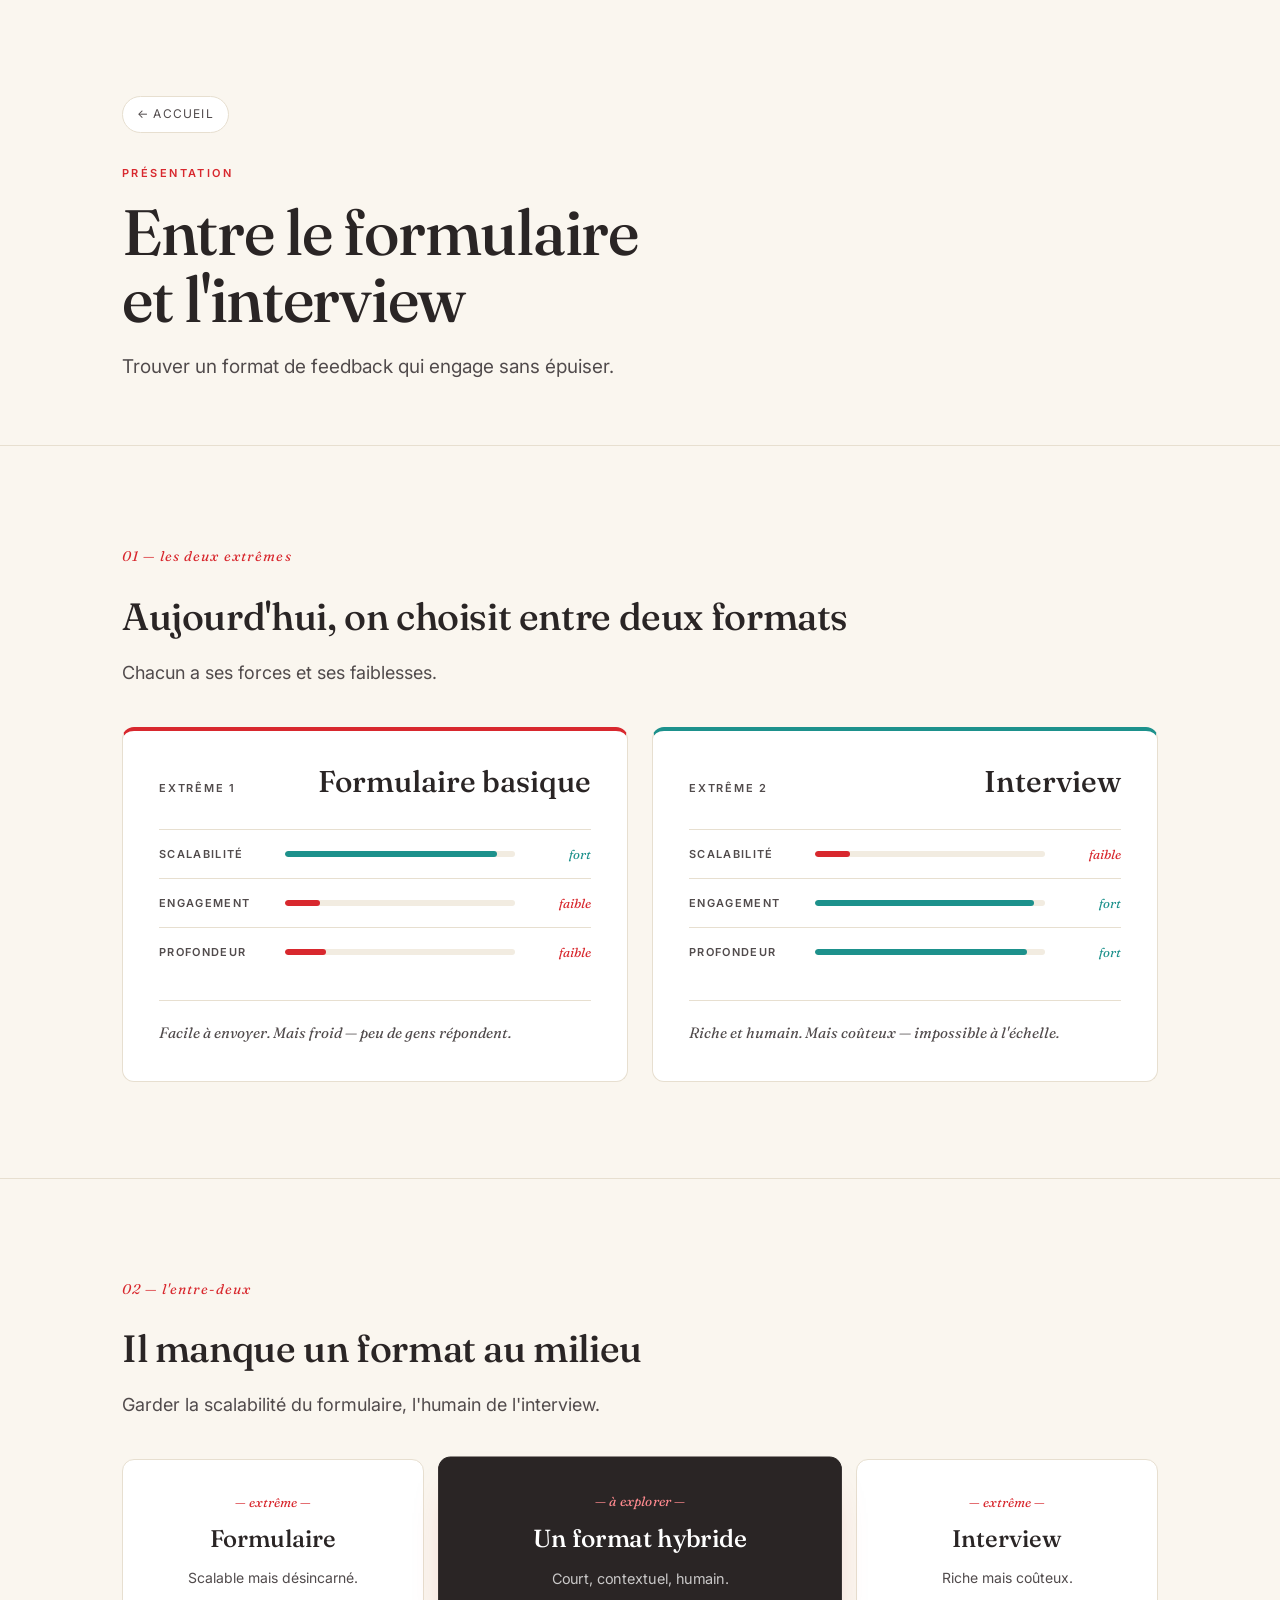
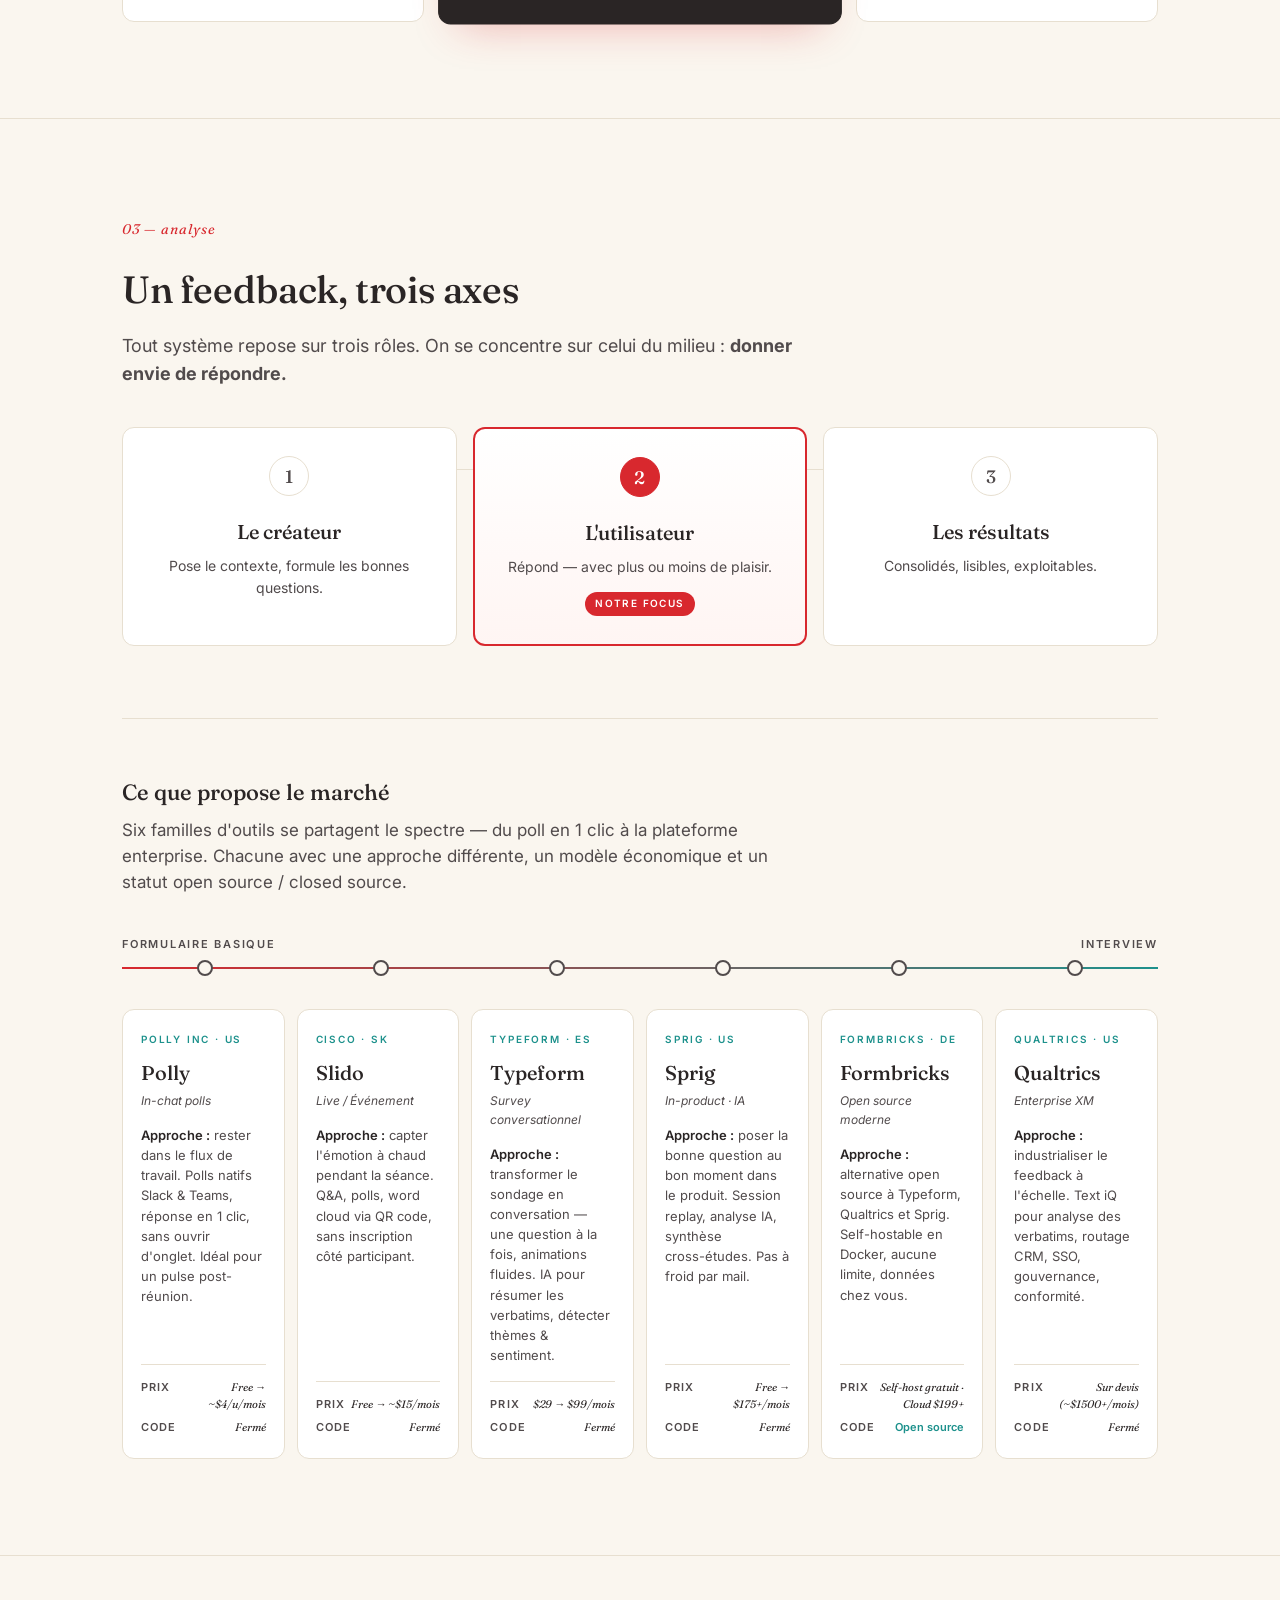
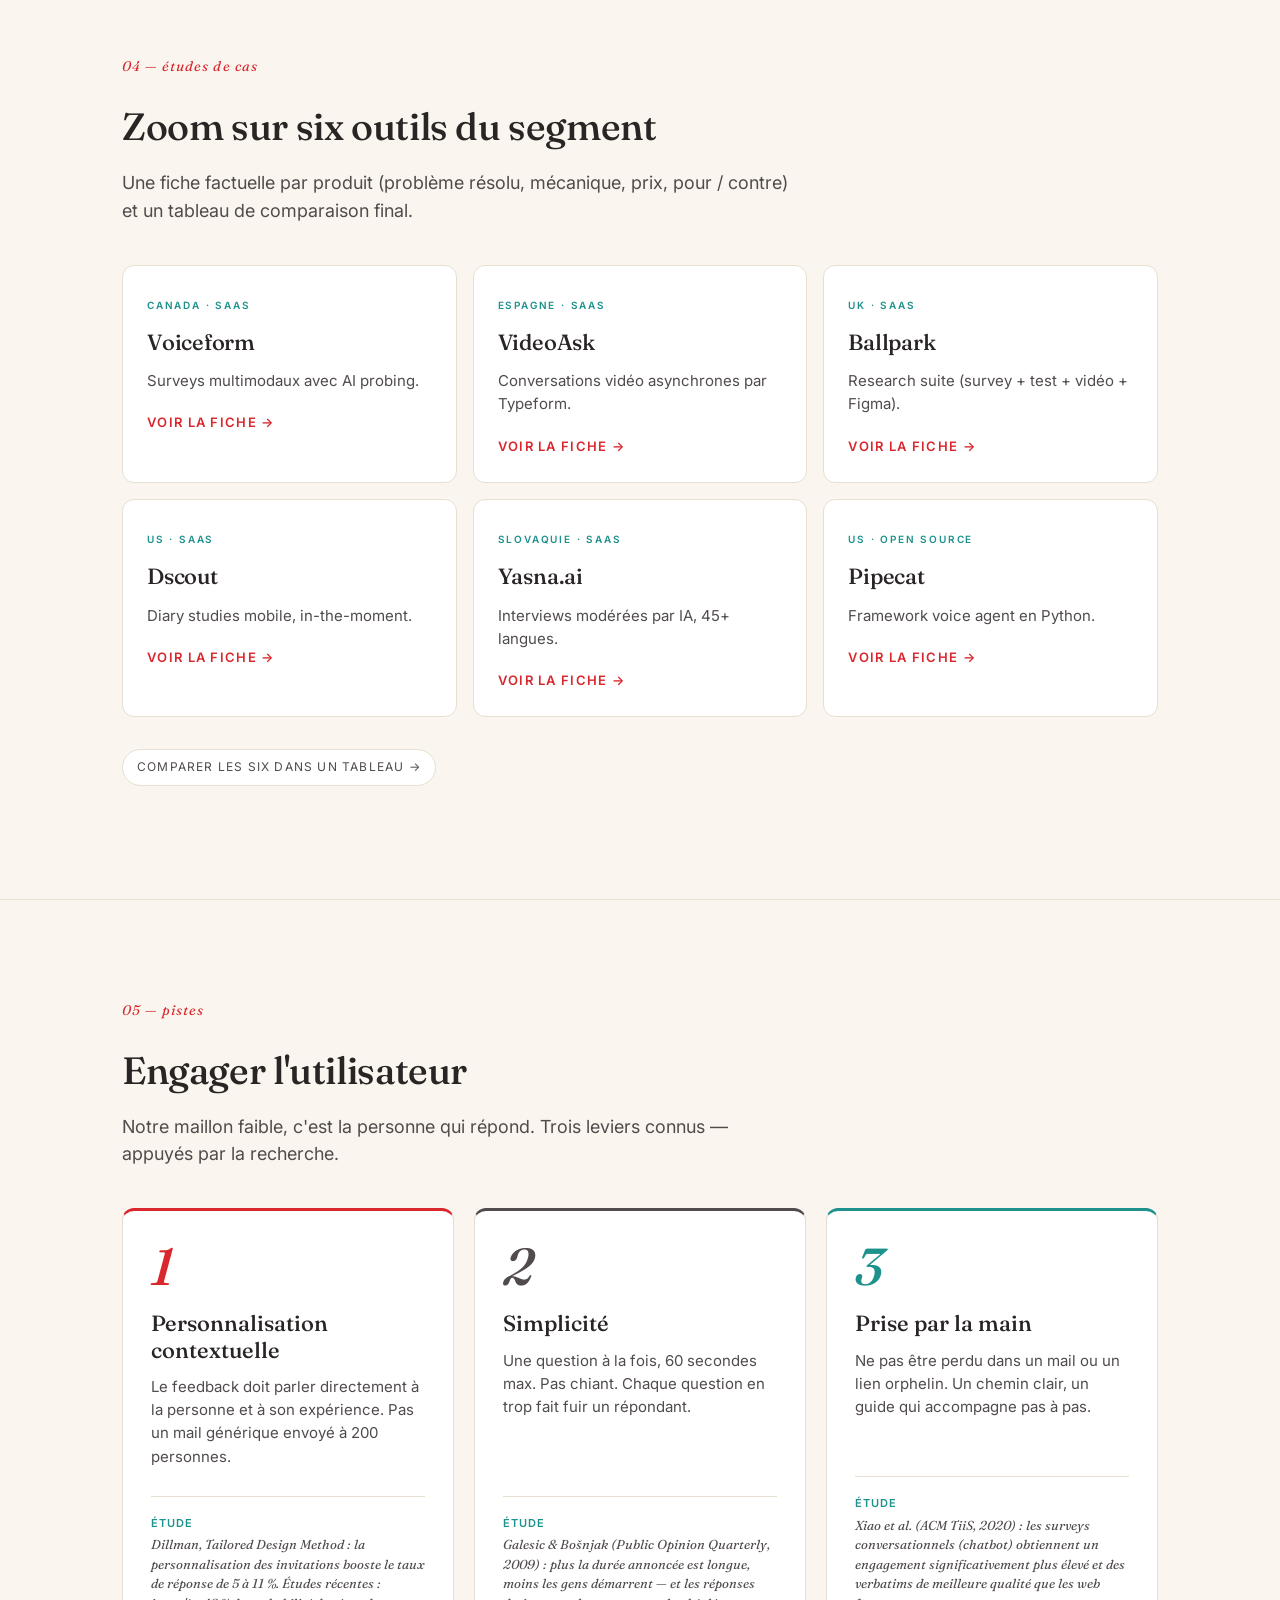
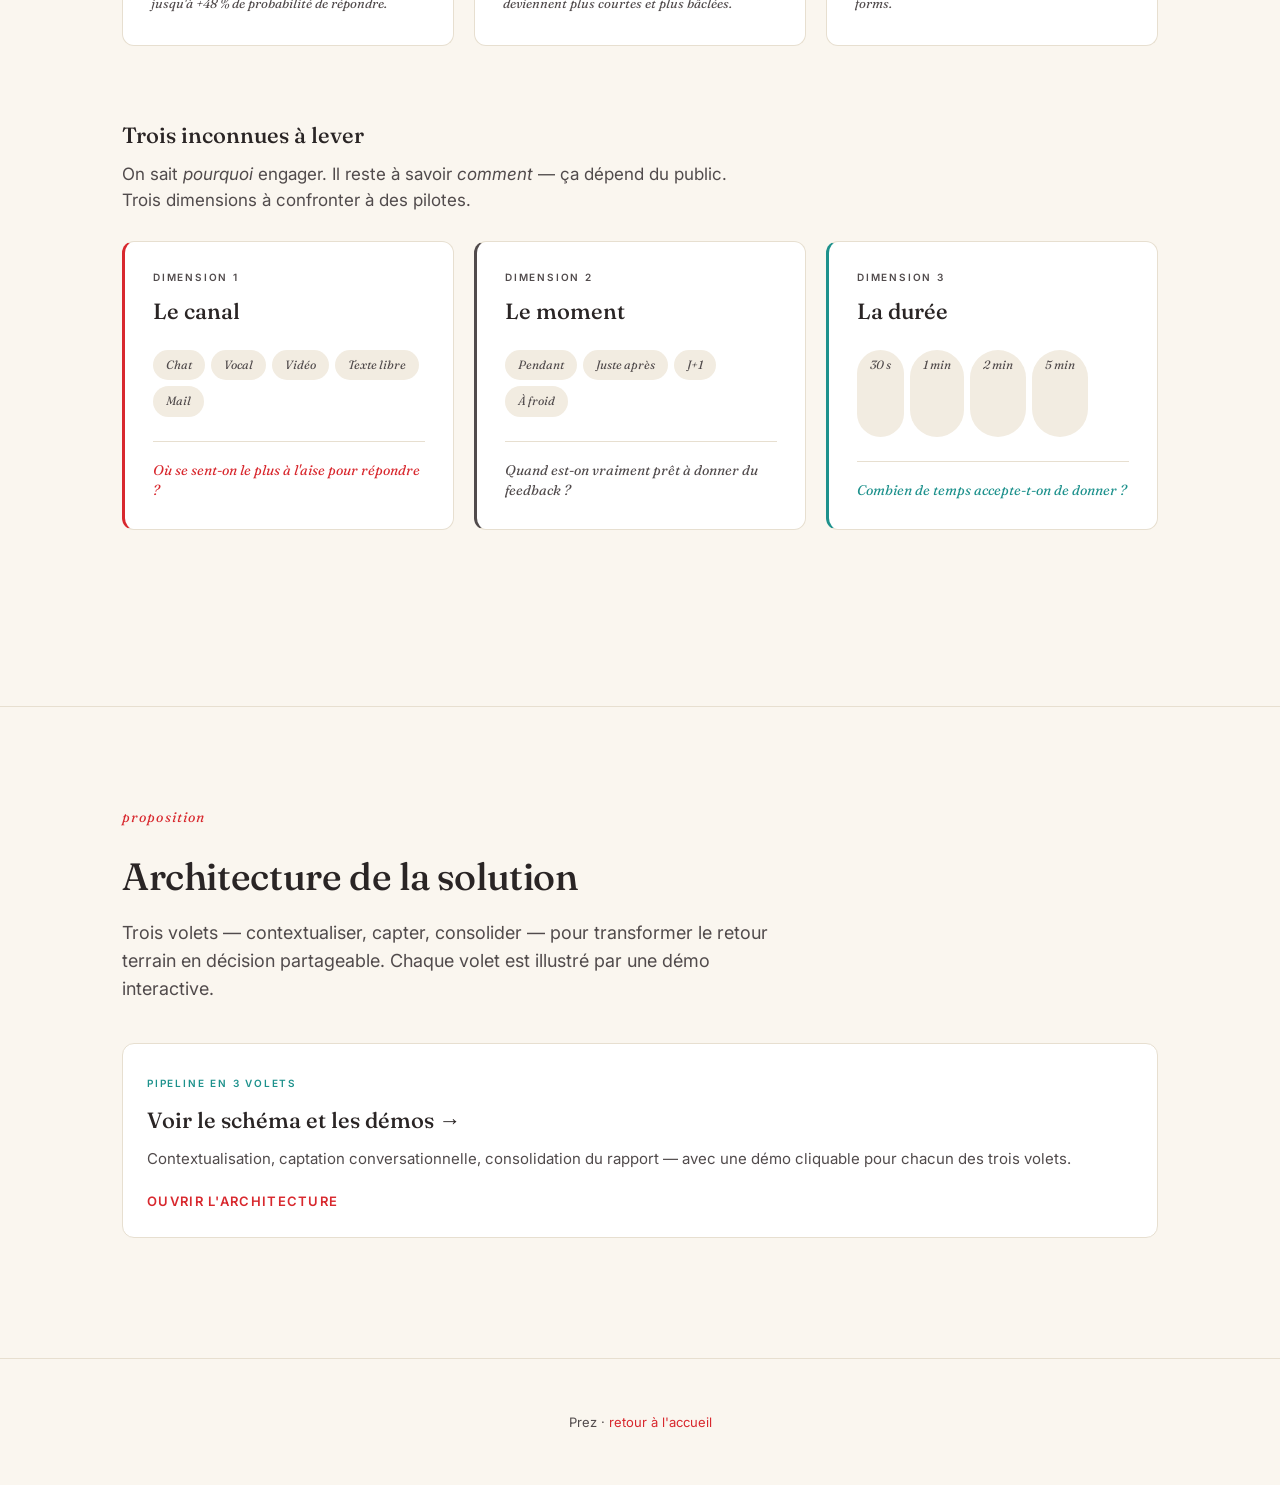
==== commit d1f8ffd4: "Add solution architecture page with three interactive demos New feedback-collection/architecture.htm" ====
--- a/presentations/feedback-collection/index.html
+++ b/presentations/feedback-collection/index.html
@@ -1,375 +1,392 @@
-<!DOCTYPE html>
-<html lang="fr">
-<head>
-  <meta charset="UTF-8" />
-  <meta name="viewport" content="width=device-width, initial-scale=1.0" />
-  <title>Collecte de feedback — entre le formulaire et l'interview</title>
-  <meta name="description" content="Explorer l'espace entre un formulaire basique et une interview chronophage." />
-  <link rel="preconnect" href="https://fonts.googleapis.com">
-  <link rel="preconnect" href="https://fonts.gstatic.com" crossorigin>
-  <link href="https://fonts.googleapis.com/css2?family=Fraunces:ital,wght@0,400;0,500;1,400;1,500&family=Inter:wght@400;500;600&display=swap" rel="stylesheet">
-  <link rel="stylesheet" href="../../assets/css/style.css" />
-</head>
-<body>
-  <header class="hero">
-    <div class="container">
-      <a class="back" href="../../index.html">← Accueil</a>
-      <p class="eyebrow" style="margin-top: 32px;">Présentation</p>
-      <h1>Entre le formulaire<br />et l'interview</h1>
-      <p class="lead">Trouver un format de feedback qui engage sans épuiser.</p>
-    </div>
-  </header>
-
-  <main>
-
-    <!-- ========== 01 — Les deux extrêmes ========== -->
-    <section class="section">
-      <div class="container">
-        <span class="section__num">01 — les deux extrêmes</span>
-        <h2>Aujourd'hui, on choisit entre deux formats</h2>
-        <p class="section__intro">Chacun a ses forces et ses faiblesses.</p>
-
-        <div class="score-cards">
-          <div class="score-card score-card--form">
-            <div class="score-card__head">
-              <span class="score-card__pill">Extrême 1</span>
-              <h3 class="score-card__name">Formulaire basique</h3>
-            </div>
-            <div class="score-row">
-              <span class="score-row__label">Scalabilité</span>
-              <div class="score-row__bar"><span class="score-row__fill score-row__fill--high" style="width:92%"></span></div>
-              <span class="score-row__mark score-row__mark--high">fort</span>
-            </div>
-            <div class="score-row">
-              <span class="score-row__label">Engagement</span>
-              <div class="score-row__bar"><span class="score-row__fill score-row__fill--low" style="width:15%"></span></div>
-              <span class="score-row__mark score-row__mark--low">faible</span>
-            </div>
-            <div class="score-row">
-              <span class="score-row__label">Profondeur</span>
-              <div class="score-row__bar"><span class="score-row__fill score-row__fill--low" style="width:18%"></span></div>
-              <span class="score-row__mark score-row__mark--low">faible</span>
-            </div>
-            <p class="score-card__note">Facile à envoyer. Mais froid — peu de gens répondent.</p>
-          </div>
-
-          <div class="score-card score-card--interview">
-            <div class="score-card__head">
-              <span class="score-card__pill">Extrême 2</span>
-              <h3 class="score-card__name">Interview</h3>
-            </div>
-            <div class="score-row">
-              <span class="score-row__label">Scalabilité</span>
-              <div class="score-row__bar"><span class="score-row__fill score-row__fill--low" style="width:15%"></span></div>
-              <span class="score-row__mark score-row__mark--low">faible</span>
-            </div>
-            <div class="score-row">
-              <span class="score-row__label">Engagement</span>
-              <div class="score-row__bar"><span class="score-row__fill score-row__fill--high" style="width:95%"></span></div>
-              <span class="score-row__mark score-row__mark--high">fort</span>
-            </div>
-            <div class="score-row">
-              <span class="score-row__label">Profondeur</span>
-              <div class="score-row__bar"><span class="score-row__fill score-row__fill--high" style="width:92%"></span></div>
-              <span class="score-row__mark score-row__mark--high">fort</span>
-            </div>
-            <p class="score-card__note">Riche et humain. Mais coûteux — impossible à l'échelle.</p>
-          </div>
-        </div>
-      </div>
-    </section>
-
-    <!-- ========== 02 — L'entre-deux ========== -->
-    <section class="section">
-      <div class="container">
-        <span class="section__num">02 — l'entre-deux</span>
-        <h2>Il manque un format au milieu</h2>
-        <p class="section__intro">Garder la scalabilité du formulaire, l'humain de l'interview.</p>
-
-        <div class="spectrum2">
-          <div class="sp">
-            <div class="sp__mark">— extrême —</div>
-            <div class="sp__name">Formulaire</div>
-            <p class="sp__desc">Scalable mais désincarné.</p>
-          </div>
-          <div class="sp sp--mid">
-            <div class="sp__mark">— à explorer —</div>
-            <div class="sp__name">Un format hybride</div>
-            <p class="sp__desc">Court, contextuel, humain.</p>
-          </div>
-          <div class="sp">
-            <div class="sp__mark">— extrême —</div>
-            <div class="sp__name">Interview</div>
-            <p class="sp__desc">Riche mais coûteux.</p>
-          </div>
-        </div>
-      </div>
-    </section>
-
-    <!-- ========== 03 — Analyse ========== -->
-    <section class="section">
-      <div class="container">
-        <span class="section__num">03 — analyse</span>
-        <h2>Un feedback, trois axes</h2>
-        <p class="section__intro">
-          Tout système repose sur trois rôles.
-          On se concentre sur celui du milieu : <strong>donner envie de répondre.</strong>
-        </p>
-
-        <div class="axes">
-          <div class="ax">
-            <div class="ax__num">1</div>
-            <h3 class="ax__title">Le créateur</h3>
-            <p class="ax__desc">Pose le contexte, formule les bonnes questions.</p>
-          </div>
-          <div class="ax ax--focus">
-            <div class="ax__num">2</div>
-            <h3 class="ax__title">L'utilisateur</h3>
-            <p class="ax__desc">Répond — avec plus ou moins de plaisir.</p>
-            <span class="ax__badge">Notre focus</span>
-          </div>
-          <div class="ax">
-            <div class="ax__num">3</div>
-            <h3 class="ax__title">Les résultats</h3>
-            <p class="ax__desc">Consolidés, lisibles, exploitables.</p>
-          </div>
-        </div>
-
-        <div class="market">
-          <h3 class="market__title">Ce que propose le marché</h3>
-          <p class="market__intro">Six familles d'outils se partagent le spectre — du poll en 1 clic à la plateforme enterprise. Chacune avec une approche différente, un modèle économique et un statut open source / closed source.</p>
-
-          <div class="axis-tools">
-            <div class="axis-tools__ends">
-              <span>Formulaire basique</span>
-              <span>Interview</span>
-            </div>
-            <div class="axis-tools__rail">
-              <div class="axis-tools__dot" style="left:8%"></div>
-              <div class="axis-tools__dot" style="left:25%"></div>
-              <div class="axis-tools__dot" style="left:42%"></div>
-              <div class="axis-tools__dot" style="left:58%"></div>
-              <div class="axis-tools__dot" style="left:75%"></div>
-              <div class="axis-tools__dot" style="left:92%"></div>
-            </div>
-            <div class="axis-tools__row">
-
-              <div class="tool">
-                <div class="tool__origin">Polly Inc · US</div>
-                <h4 class="tool__name">Polly</h4>
-                <span class="tool__family">In-chat polls</span>
-                <p class="tool__desc"><strong>Approche :</strong> rester dans le flux de travail. Polls natifs Slack & Teams, réponse en 1 clic, sans ouvrir d'onglet. Idéal pour un pulse post-réunion.</p>
-                <div class="tool__meta">
-                  <div class="tool__meta-row"><span class="tool__meta-label">Prix</span><span class="tool__meta-value">Free → ~$4/u/mois</span></div>
-                  <div class="tool__meta-row"><span class="tool__meta-label">Code</span><span class="tool__meta-value">Fermé</span></div>
-                </div>
-              </div>
-
-              <div class="tool">
-                <div class="tool__origin">Cisco · SK</div>
-                <h4 class="tool__name">Slido</h4>
-                <span class="tool__family">Live / Événement</span>
-                <p class="tool__desc"><strong>Approche :</strong> capter l'émotion à chaud pendant la séance. Q&A, polls, word cloud via QR code, sans inscription côté participant.</p>
-                <div class="tool__meta">
-                  <div class="tool__meta-row"><span class="tool__meta-label">Prix</span><span class="tool__meta-value">Free → ~$15/mois</span></div>
-                  <div class="tool__meta-row"><span class="tool__meta-label">Code</span><span class="tool__meta-value">Fermé</span></div>
-                </div>
-              </div>
-
-              <div class="tool">
-                <div class="tool__origin">Typeform · ES</div>
-                <h4 class="tool__name">Typeform</h4>
-                <span class="tool__family">Survey conversationnel</span>
-                <p class="tool__desc"><strong>Approche :</strong> transformer le sondage en conversation — une question à la fois, animations fluides. IA pour résumer les verbatims, détecter thèmes & sentiment.</p>
-                <div class="tool__meta">
-                  <div class="tool__meta-row"><span class="tool__meta-label">Prix</span><span class="tool__meta-value">$29 → $99/mois</span></div>
-                  <div class="tool__meta-row"><span class="tool__meta-label">Code</span><span class="tool__meta-value">Fermé</span></div>
-                </div>
-              </div>
-
-              <div class="tool">
-                <div class="tool__origin">Sprig · US</div>
-                <h4 class="tool__name">Sprig</h4>
-                <span class="tool__family">In-product · IA</span>
-                <p class="tool__desc"><strong>Approche :</strong> poser la bonne question au bon moment dans le produit. Session replay, analyse IA, synthèse cross-études. Pas à froid par mail.</p>
-                <div class="tool__meta">
-                  <div class="tool__meta-row"><span class="tool__meta-label">Prix</span><span class="tool__meta-value">Free → $175+/mois</span></div>
-                  <div class="tool__meta-row"><span class="tool__meta-label">Code</span><span class="tool__meta-value">Fermé</span></div>
-                </div>
-              </div>
-
-              <div class="tool">
-                <div class="tool__origin">Formbricks · DE</div>
-                <h4 class="tool__name">Formbricks</h4>
-                <span class="tool__family">Open source moderne</span>
-                <p class="tool__desc"><strong>Approche :</strong> alternative open source à Typeform, Qualtrics et Sprig. Self-hostable en Docker, aucune limite, données chez vous.</p>
-                <div class="tool__meta">
-                  <div class="tool__meta-row"><span class="tool__meta-label">Prix</span><span class="tool__meta-value">Self-host gratuit · Cloud $199+</span></div>
-                  <div class="tool__meta-row"><span class="tool__meta-label">Code</span><span class="tool__meta-value tool__meta-value--oss">Open source</span></div>
-                </div>
-              </div>
-
-              <div class="tool">
-                <div class="tool__origin">Qualtrics · US</div>
-                <h4 class="tool__name">Qualtrics</h4>
-                <span class="tool__family">Enterprise XM</span>
-                <p class="tool__desc"><strong>Approche :</strong> industrialiser le feedback à l'échelle. Text iQ pour analyse des verbatims, routage CRM, SSO, gouvernance, conformité.</p>
-                <div class="tool__meta">
-                  <div class="tool__meta-row"><span class="tool__meta-label">Prix</span><span class="tool__meta-value">Sur devis (~$1500+/mois)</span></div>
-                  <div class="tool__meta-row"><span class="tool__meta-label">Code</span><span class="tool__meta-value">Fermé</span></div>
-                </div>
-              </div>
-
-            </div>
-          </div>
-        </div>
-      </div>
-    </section>
-
-    <!-- ========== 04 bis — Études de cas ========== -->
-    <section class="section">
-      <div class="container">
-        <span class="section__num">04 — études de cas</span>
-        <h2>Zoom sur six outils du segment</h2>
-        <p class="section__intro">
-          Une fiche factuelle par produit (problème résolu, mécanique, prix, pour / contre)
-          et un tableau de comparaison final.
-        </p>
-
-        <div class="case-hub">
-          <a class="card" href="cases/voiceform.html">
-            <span class="card__tag">Canada · SaaS</span>
-            <h2 class="card__title">Voiceform</h2>
-            <p class="card__desc">Surveys multimodaux avec AI probing.</p>
-            <span class="card__cta">Voir la fiche →</span>
-          </a>
-          <a class="card" href="cases/videoask.html">
-            <span class="card__tag">Espagne · SaaS</span>
-            <h2 class="card__title">VideoAsk</h2>
-            <p class="card__desc">Conversations vidéo asynchrones par Typeform.</p>
-            <span class="card__cta">Voir la fiche →</span>
-          </a>
-          <a class="card" href="cases/ballpark.html">
-            <span class="card__tag">UK · SaaS</span>
-            <h2 class="card__title">Ballpark</h2>
-            <p class="card__desc">Research suite (survey + test + vidéo + Figma).</p>
-            <span class="card__cta">Voir la fiche →</span>
-          </a>
-          <a class="card" href="cases/dscout.html">
-            <span class="card__tag">US · SaaS</span>
-            <h2 class="card__title">Dscout</h2>
-            <p class="card__desc">Diary studies mobile, in-the-moment.</p>
-            <span class="card__cta">Voir la fiche →</span>
-          </a>
-          <a class="card" href="cases/yasna.html">
-            <span class="card__tag">Slovaquie · SaaS</span>
-            <h2 class="card__title">Yasna.ai</h2>
-            <p class="card__desc">Interviews modérées par IA, 45+ langues.</p>
-            <span class="card__cta">Voir la fiche →</span>
-          </a>
-          <a class="card" href="cases/pipecat.html">
-            <span class="card__tag">US · Open source</span>
-            <h2 class="card__title">Pipecat</h2>
-            <p class="card__desc">Framework voice agent en Python.</p>
-            <span class="card__cta">Voir la fiche →</span>
-          </a>
-        </div>
-
-        <p style="margin-top: 32px;">
-          <a class="back" href="cases/index.html">Comparer les six dans un tableau →</a>
-        </p>
-      </div>
-    </section>
-
-    <!-- ========== 04 — Pistes ========== -->
-    <section class="section">
-      <div class="container">
-        <span class="section__num">05 — pistes</span>
-        <h2>Engager l'utilisateur</h2>
-        <p class="section__intro">Notre maillon faible, c'est la personne qui répond. Trois leviers connus — appuyés par la recherche.</p>
-
-        <div class="levers">
-          <article class="lever">
-            <div class="lever__num">1</div>
-            <h3 class="lever__title">Personnalisation contextuelle</h3>
-            <p class="lever__desc">Le feedback doit parler directement à la personne et à son expérience. Pas un mail générique envoyé à 200 personnes.</p>
-            <span class="lever__cite">
-              <strong>Étude</strong>
-              Dillman, <em>Tailored Design Method</em> : la personnalisation des invitations booste le taux de réponse de 5 à 11 %. Études récentes : jusqu'à +48 % de probabilité de répondre.
-            </span>
-          </article>
-
-          <article class="lever">
-            <div class="lever__num">2</div>
-            <h3 class="lever__title">Simplicité</h3>
-            <p class="lever__desc">Une question à la fois, 60 secondes max. Pas chiant. Chaque question en trop fait fuir un répondant.</p>
-            <span class="lever__cite">
-              <strong>Étude</strong>
-              Galesic &amp; Bošnjak (<em>Public Opinion Quarterly</em>, 2009) : plus la durée annoncée est longue, moins les gens démarrent — et les réponses deviennent plus courtes et plus bâclées.
-            </span>
-          </article>
-
-          <article class="lever">
-            <div class="lever__num">3</div>
-            <h3 class="lever__title">Prise par la main</h3>
-            <p class="lever__desc">Ne pas être perdu dans un mail ou un lien orphelin. Un chemin clair, un guide qui accompagne pas à pas.</p>
-            <span class="lever__cite">
-              <strong>Étude</strong>
-              Xiao et al. (ACM TiiS, 2020) : les surveys conversationnels (chatbot) obtiennent un engagement significativement plus élevé et des verbatims de meilleure qualité que les web forms.
-            </span>
-          </article>
-        </div>
-
-        <h3 class="subhead">Trois inconnues à lever</h3>
-        <p class="subintro">On sait <em>pourquoi</em> engager. Il reste à savoir <em>comment</em> — ça dépend du public. Trois dimensions à confronter à des pilotes.</p>
-
-        <div class="dimensions">
-          <div class="dimension">
-            <div class="dimension__label">Dimension 1</div>
-            <h4 class="dimension__name">Le canal</h4>
-            <div class="dimension__axis">
-              <span>Chat</span>
-              <span>Vocal</span>
-              <span>Vidéo</span>
-              <span>Texte libre</span>
-              <span>Mail</span>
-            </div>
-            <p class="dimension__q">Où se sent-on le plus à l'aise pour répondre ?</p>
-          </div>
-
-          <div class="dimension">
-            <div class="dimension__label">Dimension 2</div>
-            <h4 class="dimension__name">Le moment</h4>
-            <div class="dimension__axis">
-              <span>Pendant</span>
-              <span>Juste après</span>
-              <span>J+1</span>
-              <span>À froid</span>
-            </div>
-            <p class="dimension__q">Quand est-on vraiment prêt à donner du feedback ?</p>
-          </div>
-
-          <div class="dimension">
-            <div class="dimension__label">Dimension 3</div>
-            <h4 class="dimension__name">La durée</h4>
-            <div class="dimension__axis">
-              <span>30 s</span>
-              <span>1 min</span>
-              <span>2 min</span>
-              <span>5 min</span>
-            </div>
-            <p class="dimension__q">Combien de temps accepte-t-on de donner ?</p>
-          </div>
-        </div>
-      </div>
-    </section>
-
-  </main>
-
-  <footer class="footer">
-    <div class="container">
-      <p>Prez · <a href="../../index.html">retour à l'accueil</a></p>
-    </div>
-  </footer>
-</body>
-</html>
+<!DOCTYPE html>
+<html lang="fr">
+<head>
+  <meta charset="UTF-8" />
+  <meta name="viewport" content="width=device-width, initial-scale=1.0" />
+  <title>Collecte de feedback — entre le formulaire et l'interview</title>
+  <meta name="description" content="Explorer l'espace entre un formulaire basique et une interview chronophage." />
+  <link rel="preconnect" href="https://fonts.googleapis.com">
+  <link rel="preconnect" href="https://fonts.gstatic.com" crossorigin>
+  <link href="https://fonts.googleapis.com/css2?family=Fraunces:ital,wght@0,400;0,500;1,400;1,500&family=Inter:wght@400;500;600&display=swap" rel="stylesheet">
+  <link rel="stylesheet" href="../../assets/css/style.css" />
+</head>
+<body>
+  <header class="hero">
+    <div class="container">
+      <a class="back" href="../../index.html">← Accueil</a>
+      <p class="eyebrow" style="margin-top: 32px;">Présentation</p>
+      <h1>Entre le formulaire<br />et l'interview</h1>
+      <p class="lead">Trouver un format de feedback qui engage sans épuiser.</p>
+    </div>
+  </header>
+
+  <main>
+
+    <!-- ========== 01 — Les deux extrêmes ========== -->
+    <section class="section">
+      <div class="container">
+        <span class="section__num">01 — les deux extrêmes</span>
+        <h2>Aujourd'hui, on choisit entre deux formats</h2>
+        <p class="section__intro">Chacun a ses forces et ses faiblesses.</p>
+
+        <div class="score-cards">
+          <div class="score-card score-card--form">
+            <div class="score-card__head">
+              <span class="score-card__pill">Extrême 1</span>
+              <h3 class="score-card__name">Formulaire basique</h3>
+            </div>
+            <div class="score-row">
+              <span class="score-row__label">Scalabilité</span>
+              <div class="score-row__bar"><span class="score-row__fill score-row__fill--high" style="width:92%"></span></div>
+              <span class="score-row__mark score-row__mark--high">fort</span>
+            </div>
+            <div class="score-row">
+              <span class="score-row__label">Engagement</span>
+              <div class="score-row__bar"><span class="score-row__fill score-row__fill--low" style="width:15%"></span></div>
+              <span class="score-row__mark score-row__mark--low">faible</span>
+            </div>
+            <div class="score-row">
+              <span class="score-row__label">Profondeur</span>
+              <div class="score-row__bar"><span class="score-row__fill score-row__fill--low" style="width:18%"></span></div>
+              <span class="score-row__mark score-row__mark--low">faible</span>
+            </div>
+            <p class="score-card__note">Facile à envoyer. Mais froid — peu de gens répondent.</p>
+          </div>
+
+          <div class="score-card score-card--interview">
+            <div class="score-card__head">
+              <span class="score-card__pill">Extrême 2</span>
+              <h3 class="score-card__name">Interview</h3>
+            </div>
+            <div class="score-row">
+              <span class="score-row__label">Scalabilité</span>
+              <div class="score-row__bar"><span class="score-row__fill score-row__fill--low" style="width:15%"></span></div>
+              <span class="score-row__mark score-row__mark--low">faible</span>
+            </div>
+            <div class="score-row">
+              <span class="score-row__label">Engagement</span>
+              <div class="score-row__bar"><span class="score-row__fill score-row__fill--high" style="width:95%"></span></div>
+              <span class="score-row__mark score-row__mark--high">fort</span>
+            </div>
+            <div class="score-row">
+              <span class="score-row__label">Profondeur</span>
+              <div class="score-row__bar"><span class="score-row__fill score-row__fill--high" style="width:92%"></span></div>
+              <span class="score-row__mark score-row__mark--high">fort</span>
+            </div>
+            <p class="score-card__note">Riche et humain. Mais coûteux — impossible à l'échelle.</p>
+          </div>
+        </div>
+      </div>
+    </section>
+
+    <!-- ========== 02 — L'entre-deux ========== -->
+    <section class="section">
+      <div class="container">
+        <span class="section__num">02 — l'entre-deux</span>
+        <h2>Il manque un format au milieu</h2>
+        <p class="section__intro">Garder la scalabilité du formulaire, l'humain de l'interview.</p>
+
+        <div class="spectrum2">
+          <div class="sp">
+            <div class="sp__mark">— extrême —</div>
+            <div class="sp__name">Formulaire</div>
+            <p class="sp__desc">Scalable mais désincarné.</p>
+          </div>
+          <div class="sp sp--mid">
+            <div class="sp__mark">— à explorer —</div>
+            <div class="sp__name">Un format hybride</div>
+            <p class="sp__desc">Court, contextuel, humain.</p>
+          </div>
+          <div class="sp">
+            <div class="sp__mark">— extrême —</div>
+            <div class="sp__name">Interview</div>
+            <p class="sp__desc">Riche mais coûteux.</p>
+          </div>
+        </div>
+      </div>
+    </section>
+
+    <!-- ========== 03 — Analyse ========== -->
+    <section class="section">
+      <div class="container">
+        <span class="section__num">03 — analyse</span>
+        <h2>Un feedback, trois axes</h2>
+        <p class="section__intro">
+          Tout système repose sur trois rôles.
+          On se concentre sur celui du milieu : <strong>donner envie de répondre.</strong>
+        </p>
+
+        <div class="axes">
+          <div class="ax">
+            <div class="ax__num">1</div>
+            <h3 class="ax__title">Le créateur</h3>
+            <p class="ax__desc">Pose le contexte, formule les bonnes questions.</p>
+          </div>
+          <div class="ax ax--focus">
+            <div class="ax__num">2</div>
+            <h3 class="ax__title">L'utilisateur</h3>
+            <p class="ax__desc">Répond — avec plus ou moins de plaisir.</p>
+            <span class="ax__badge">Notre focus</span>
+          </div>
+          <div class="ax">
+            <div class="ax__num">3</div>
+            <h3 class="ax__title">Les résultats</h3>
+            <p class="ax__desc">Consolidés, lisibles, exploitables.</p>
+          </div>
+        </div>
+
+        <div class="market">
+          <h3 class="market__title">Ce que propose le marché</h3>
+          <p class="market__intro">Six familles d'outils se partagent le spectre — du poll en 1 clic à la plateforme enterprise. Chacune avec une approche différente, un modèle économique et un statut open source / closed source.</p>
+
+          <div class="axis-tools">
+            <div class="axis-tools__ends">
+              <span>Formulaire basique</span>
+              <span>Interview</span>
+            </div>
+            <div class="axis-tools__rail">
+              <div class="axis-tools__dot" style="left:8%"></div>
+              <div class="axis-tools__dot" style="left:25%"></div>
+              <div class="axis-tools__dot" style="left:42%"></div>
+              <div class="axis-tools__dot" style="left:58%"></div>
+              <div class="axis-tools__dot" style="left:75%"></div>
+              <div class="axis-tools__dot" style="left:92%"></div>
+            </div>
+            <div class="axis-tools__row">
+
+              <div class="tool">
+                <div class="tool__origin">Polly Inc · US</div>
+                <h4 class="tool__name">Polly</h4>
+                <span class="tool__family">In-chat polls</span>
+                <p class="tool__desc"><strong>Approche :</strong> rester dans le flux de travail. Polls natifs Slack & Teams, réponse en 1 clic, sans ouvrir d'onglet. Idéal pour un pulse post-réunion.</p>
+                <div class="tool__meta">
+                  <div class="tool__meta-row"><span class="tool__meta-label">Prix</span><span class="tool__meta-value">Free → ~$4/u/mois</span></div>
+                  <div class="tool__meta-row"><span class="tool__meta-label">Code</span><span class="tool__meta-value">Fermé</span></div>
+                </div>
+              </div>
+
+              <div class="tool">
+                <div class="tool__origin">Cisco · SK</div>
+                <h4 class="tool__name">Slido</h4>
+                <span class="tool__family">Live / Événement</span>
+                <p class="tool__desc"><strong>Approche :</strong> capter l'émotion à chaud pendant la séance. Q&A, polls, word cloud via QR code, sans inscription côté participant.</p>
+                <div class="tool__meta">
+                  <div class="tool__meta-row"><span class="tool__meta-label">Prix</span><span class="tool__meta-value">Free → ~$15/mois</span></div>
+                  <div class="tool__meta-row"><span class="tool__meta-label">Code</span><span class="tool__meta-value">Fermé</span></div>
+                </div>
+              </div>
+
+              <div class="tool">
+                <div class="tool__origin">Typeform · ES</div>
+                <h4 class="tool__name">Typeform</h4>
+                <span class="tool__family">Survey conversationnel</span>
+                <p class="tool__desc"><strong>Approche :</strong> transformer le sondage en conversation — une question à la fois, animations fluides. IA pour résumer les verbatims, détecter thèmes & sentiment.</p>
+                <div class="tool__meta">
+                  <div class="tool__meta-row"><span class="tool__meta-label">Prix</span><span class="tool__meta-value">$29 → $99/mois</span></div>
+                  <div class="tool__meta-row"><span class="tool__meta-label">Code</span><span class="tool__meta-value">Fermé</span></div>
+                </div>
+              </div>
+
+              <div class="tool">
+                <div class="tool__origin">Sprig · US</div>
+                <h4 class="tool__name">Sprig</h4>
+                <span class="tool__family">In-product · IA</span>
+                <p class="tool__desc"><strong>Approche :</strong> poser la bonne question au bon moment dans le produit. Session replay, analyse IA, synthèse cross-études. Pas à froid par mail.</p>
+                <div class="tool__meta">
+                  <div class="tool__meta-row"><span class="tool__meta-label">Prix</span><span class="tool__meta-value">Free → $175+/mois</span></div>
+                  <div class="tool__meta-row"><span class="tool__meta-label">Code</span><span class="tool__meta-value">Fermé</span></div>
+                </div>
+              </div>
+
+              <div class="tool">
+                <div class="tool__origin">Formbricks · DE</div>
+                <h4 class="tool__name">Formbricks</h4>
+                <span class="tool__family">Open source moderne</span>
+                <p class="tool__desc"><strong>Approche :</strong> alternative open source à Typeform, Qualtrics et Sprig. Self-hostable en Docker, aucune limite, données chez vous.</p>
+                <div class="tool__meta">
+                  <div class="tool__meta-row"><span class="tool__meta-label">Prix</span><span class="tool__meta-value">Self-host gratuit · Cloud $199+</span></div>
+                  <div class="tool__meta-row"><span class="tool__meta-label">Code</span><span class="tool__meta-value tool__meta-value--oss">Open source</span></div>
+                </div>
+              </div>
+
+              <div class="tool">
+                <div class="tool__origin">Qualtrics · US</div>
+                <h4 class="tool__name">Qualtrics</h4>
+                <span class="tool__family">Enterprise XM</span>
+                <p class="tool__desc"><strong>Approche :</strong> industrialiser le feedback à l'échelle. Text iQ pour analyse des verbatims, routage CRM, SSO, gouvernance, conformité.</p>
+                <div class="tool__meta">
+                  <div class="tool__meta-row"><span class="tool__meta-label">Prix</span><span class="tool__meta-value">Sur devis (~$1500+/mois)</span></div>
+                  <div class="tool__meta-row"><span class="tool__meta-label">Code</span><span class="tool__meta-value">Fermé</span></div>
+                </div>
+              </div>
+
+            </div>
+          </div>
+        </div>
+      </div>
+    </section>
+
+    <!-- ========== 04 bis — Études de cas ========== -->
+    <section class="section">
+      <div class="container">
+        <span class="section__num">04 — études de cas</span>
+        <h2>Zoom sur six outils du segment</h2>
+        <p class="section__intro">
+          Une fiche factuelle par produit (problème résolu, mécanique, prix, pour / contre)
+          et un tableau de comparaison final.
+        </p>
+
+        <div class="case-hub">
+          <a class="card" href="cases/voiceform.html">
+            <span class="card__tag">Canada · SaaS</span>
+            <h2 class="card__title">Voiceform</h2>
+            <p class="card__desc">Surveys multimodaux avec AI probing.</p>
+            <span class="card__cta">Voir la fiche →</span>
+          </a>
+          <a class="card" href="cases/videoask.html">
+            <span class="card__tag">Espagne · SaaS</span>
+            <h2 class="card__title">VideoAsk</h2>
+            <p class="card__desc">Conversations vidéo asynchrones par Typeform.</p>
+            <span class="card__cta">Voir la fiche →</span>
+          </a>
+          <a class="card" href="cases/ballpark.html">
+            <span class="card__tag">UK · SaaS</span>
+            <h2 class="card__title">Ballpark</h2>
+            <p class="card__desc">Research suite (survey + test + vidéo + Figma).</p>
+            <span class="card__cta">Voir la fiche →</span>
+          </a>
+          <a class="card" href="cases/dscout.html">
+            <span class="card__tag">US · SaaS</span>
+            <h2 class="card__title">Dscout</h2>
+            <p class="card__desc">Diary studies mobile, in-the-moment.</p>
+            <span class="card__cta">Voir la fiche →</span>
+          </a>
+          <a class="card" href="cases/yasna.html">
+            <span class="card__tag">Slovaquie · SaaS</span>
+            <h2 class="card__title">Yasna.ai</h2>
+            <p class="card__desc">Interviews modérées par IA, 45+ langues.</p>
+            <span class="card__cta">Voir la fiche →</span>
+          </a>
+          <a class="card" href="cases/pipecat.html">
+            <span class="card__tag">US · Open source</span>
+            <h2 class="card__title">Pipecat</h2>
+            <p class="card__desc">Framework voice agent en Python.</p>
+            <span class="card__cta">Voir la fiche →</span>
+          </a>
+        </div>
+
+        <p style="margin-top: 32px;">
+          <a class="back" href="cases/index.html">Comparer les six dans un tableau →</a>
+        </p>
+      </div>
+    </section>
+
+    <!-- ========== 04 — Pistes ========== -->
+    <section class="section">
+      <div class="container">
+        <span class="section__num">05 — pistes</span>
+        <h2>Engager l'utilisateur</h2>
+        <p class="section__intro">Notre maillon faible, c'est la personne qui répond. Trois leviers connus — appuyés par la recherche.</p>
+
+        <div class="levers">
+          <article class="lever">
+            <div class="lever__num">1</div>
+            <h3 class="lever__title">Personnalisation contextuelle</h3>
+            <p class="lever__desc">Le feedback doit parler directement à la personne et à son expérience. Pas un mail générique envoyé à 200 personnes.</p>
+            <span class="lever__cite">
+              <strong>Étude</strong>
+              Dillman, <em>Tailored Design Method</em> : la personnalisation des invitations booste le taux de réponse de 5 à 11 %. Études récentes : jusqu'à +48 % de probabilité de répondre.
+            </span>
+          </article>
+
+          <article class="lever">
+            <div class="lever__num">2</div>
+            <h3 class="lever__title">Simplicité</h3>
+            <p class="lever__desc">Une question à la fois, 60 secondes max. Pas chiant. Chaque question en trop fait fuir un répondant.</p>
+            <span class="lever__cite">
+              <strong>Étude</strong>
+              Galesic &amp; Bošnjak (<em>Public Opinion Quarterly</em>, 2009) : plus la durée annoncée est longue, moins les gens démarrent — et les réponses deviennent plus courtes et plus bâclées.
+            </span>
+          </article>
+
+          <article class="lever">
+            <div class="lever__num">3</div>
+            <h3 class="lever__title">Prise par la main</h3>
+            <p class="lever__desc">Ne pas être perdu dans un mail ou un lien orphelin. Un chemin clair, un guide qui accompagne pas à pas.</p>
+            <span class="lever__cite">
+              <strong>Étude</strong>
+              Xiao et al. (ACM TiiS, 2020) : les surveys conversationnels (chatbot) obtiennent un engagement significativement plus élevé et des verbatims de meilleure qualité que les web forms.
+            </span>
+          </article>
+        </div>
+
+        <h3 class="subhead">Trois inconnues à lever</h3>
+        <p class="subintro">On sait <em>pourquoi</em> engager. Il reste à savoir <em>comment</em> — ça dépend du public. Trois dimensions à confronter à des pilotes.</p>
+
+        <div class="dimensions">
+          <div class="dimension">
+            <div class="dimension__label">Dimension 1</div>
+            <h4 class="dimension__name">Le canal</h4>
+            <div class="dimension__axis">
+              <span>Chat</span>
+              <span>Vocal</span>
+              <span>Vidéo</span>
+              <span>Texte libre</span>
+              <span>Mail</span>
+            </div>
+            <p class="dimension__q">Où se sent-on le plus à l'aise pour répondre ?</p>
+          </div>
+
+          <div class="dimension">
+            <div class="dimension__label">Dimension 2</div>
+            <h4 class="dimension__name">Le moment</h4>
+            <div class="dimension__axis">
+              <span>Pendant</span>
+              <span>Juste après</span>
+              <span>J+1</span>
+              <span>À froid</span>
+            </div>
+            <p class="dimension__q">Quand est-on vraiment prêt à donner du feedback ?</p>
+          </div>
+
+          <div class="dimension">
+            <div class="dimension__label">Dimension 3</div>
+            <h4 class="dimension__name">La durée</h4>
+            <div class="dimension__axis">
+              <span>30 s</span>
+              <span>1 min</span>
+              <span>2 min</span>
+              <span>5 min</span>
+            </div>
+            <p class="dimension__q">Combien de temps accepte-t-on de donner ?</p>
+          </div>
+        </div>
+      </div>
+    </section>
+
+    <!-- ========== 06 — Proposition ========== -->
+    <section class="section">
+      <div class="container">
+        <span class="section__num">proposition</span>
+        <h2>Architecture de la solution</h2>
+        <p class="section__intro">Trois volets — contextualiser, capter, consolider — pour transformer le retour terrain en décision partageable. Chaque volet est illustré par une démo interactive.</p>
+        <div class="case-hub">
+          <a class="card" href="architecture.html">
+            <span class="card__tag">Pipeline en 3 volets</span>
+            <h3 class="card__title">Voir le schéma et les démos →</h3>
+            <p class="card__desc">Contextualisation, captation conversationnelle, consolidation du rapport — avec une démo cliquable pour chacun des trois volets.</p>
+            <span class="card__cta">Ouvrir l'architecture</span>
+          </a>
+        </div>
+      </div>
+    </section>
+
+  </main>
+
+  <footer class="footer">
+    <div class="container">
+      <p>Prez · <a href="../../index.html">retour à l'accueil</a></p>
+    </div>
+  </footer>
+</body>
+</html>
--- a/assets/css/style.css
+++ b/assets/css/style.css
@@ -1,862 +1,1625 @@
-:root {
-  --red: #D8282E;
-  --brown: #514B4C;
-  --teal: #1D918C;
-  --bg: #faf6ef;
-  --bg-2: #f2ece1;
-  --surface: #ffffff;
-  --border: #e7dfd0;
-  --text: #2a2525;
-  --text-dim: #514B4C;
-  --radius: 12px;
-  --maxw: 1100px;
-  --font: "Inter", -apple-system, BlinkMacSystemFont, "Segoe UI", Roboto, Helvetica, Arial, sans-serif;
-  --serif: "Fraunces", "Playfair Display", Georgia, serif;
-}
-
-* { box-sizing: border-box; }
-
-html, body {
-  margin: 0;
-  padding: 0;
-  background: var(--bg);
-  color: var(--text);
-  font-family: var(--font);
-  font-size: 17px;
-  line-height: 1.55;
-  -webkit-font-smoothing: antialiased;
-}
-
-a { color: var(--red); text-decoration: none; }
-a:hover { text-decoration: underline; }
-
-.container {
-  max-width: var(--maxw);
-  margin: 0 auto;
-  padding: 0 32px;
-}
-
-/* ---------- Hero ---------- */
-.hero {
-  padding: 96px 0 64px;
-  border-bottom: 1px solid var(--border);
-}
-.hero--hub { padding: 120px 0 80px; }
-
-.eyebrow {
-  margin: 0 0 16px;
-  text-transform: uppercase;
-  letter-spacing: 0.22em;
-  font-size: 11px;
-  color: var(--red);
-  font-weight: 600;
-}
-
-h1 {
-  font-family: var(--serif);
-  font-size: clamp(36px, 5.5vw, 64px);
-  margin: 0 0 20px;
-  line-height: 1.05;
-  letter-spacing: -0.02em;
-  color: var(--text);
-  font-weight: 500;
-}
-
-h2 {
-  font-family: var(--serif);
-  font-size: clamp(26px, 3vw, 38px);
-  margin: 0 0 12px;
-  letter-spacing: -0.01em;
-  font-weight: 500;
-}
-
-h3 { font-size: 16px; margin: 0 0 8px; font-weight: 600; }
-
-.lead {
-  font-size: 19px;
-  color: var(--text-dim);
-  max-width: 620px;
-  margin: 0;
-}
-
-/* ---------- Back nav ---------- */
-.back {
-  display: inline-flex;
-  align-items: center;
-  gap: 8px;
-  padding: 8px 14px;
-  border: 1px solid var(--border);
-  border-radius: 999px;
-  font-size: 12px;
-  color: var(--text-dim);
-  background: var(--surface);
-  text-transform: uppercase;
-  letter-spacing: 0.1em;
-}
-.back:hover { color: var(--red); border-color: var(--red); text-decoration: none; }
-
-/* ---------- Hub cards ---------- */
-.cards {
-  display: grid;
-  grid-template-columns: repeat(auto-fit, minmax(300px, 1fr));
-  gap: 20px;
-  padding: 56px 0 120px;
-}
-
-.card {
-  display: block;
-  padding: 28px;
-  background: var(--surface);
-  border: 1px solid var(--border);
-  border-radius: var(--radius);
-  color: var(--text);
-  transition: transform 0.15s ease, border-color 0.15s ease;
-}
-.card:hover { text-decoration: none; transform: translateY(-2px); border-color: var(--red); }
-.card--ghost { opacity: 0.55; border-style: dashed; }
-.card__tag {
-  display: inline-block;
-  font-size: 10px;
-  letter-spacing: 0.18em;
-  text-transform: uppercase;
-  color: var(--teal);
-  margin-bottom: 12px;
-  font-weight: 600;
-}
-.card__title { font-family: var(--serif); font-size: 22px; margin: 0 0 10px; font-weight: 500; }
-.card__desc { color: var(--text-dim); margin: 0 0 16px; font-size: 15px; }
-.card__cta { font-size: 13px; color: var(--red); text-transform: uppercase; letter-spacing: 0.1em; font-weight: 600; }
-
-/* ---------- Sections ---------- */
-.section {
-  padding: 96px 0;
-  border-bottom: 1px solid var(--border);
-}
-.section:last-of-type { border-bottom: none; padding-bottom: 120px; }
-
-.section__num {
-  display: inline-block;
-  font-family: var(--serif);
-  font-size: 14px;
-  letter-spacing: 0.08em;
-  color: var(--red);
-  margin-bottom: 20px;
-  font-style: italic;
-}
-
-.section__intro {
-  color: var(--text-dim);
-  max-width: 680px;
-  margin: 0 0 40px;
-  font-size: 18px;
-}
-
-/* ========== 01 — Score cards ========== */
-.score-cards {
-  display: grid;
-  grid-template-columns: 1fr 1fr;
-  gap: 24px;
-  margin-top: 16px;
-}
-
-.score-card {
-  background: var(--surface);
-  border: 1px solid var(--border);
-  border-top: 4px solid var(--brown);
-  border-radius: var(--radius);
-  padding: 36px;
-}
-.score-card--form { border-top-color: var(--red); }
-.score-card--interview { border-top-color: var(--teal); }
-
-.score-card__head {
-  display: flex;
-  align-items: baseline;
-  justify-content: space-between;
-  gap: 16px;
-  margin-bottom: 32px;
-}
-
-.score-card__pill {
-  font-size: 11px;
-  letter-spacing: 0.16em;
-  text-transform: uppercase;
-  color: var(--text-dim);
-  font-weight: 600;
-}
-
-.score-card__name {
-  font-family: var(--serif);
-  font-size: 30px;
-  font-weight: 500;
-  margin: 0;
-  line-height: 1;
-}
-
-.score-row {
-  display: grid;
-  grid-template-columns: 110px 1fr 60px;
-  align-items: center;
-  gap: 16px;
-  padding: 14px 0;
-  border-top: 1px solid var(--border);
-}
-.score-row:first-of-type { border-top: none; padding-top: 0; }
-
-.score-row__label {
-  font-size: 11px;
-  color: var(--text-dim);
-  text-transform: uppercase;
-  letter-spacing: 0.12em;
-  font-weight: 600;
-}
-
-.score-row__bar {
-  height: 6px;
-  background: var(--bg-2);
-  border-radius: 3px;
-  overflow: hidden;
-}
-.score-row__fill {
-  display: block;
-  height: 100%;
-  border-radius: 3px;
-}
-.score-row__fill--high { background: var(--teal); }
-.score-row__fill--low { background: var(--red); }
-
-.score-row__mark {
-  font-size: 13px;
-  font-family: var(--serif);
-  font-style: italic;
-  text-align: right;
-}
-.score-row__mark--high { color: var(--teal); }
-.score-row__mark--low { color: var(--red); }
-
-.score-card__note {
-  margin: 24px 0 0;
-  padding-top: 20px;
-  border-top: 1px solid var(--border);
-  font-family: var(--serif);
-  font-style: italic;
-  font-size: 15px;
-  color: var(--text-dim);
-}
-
-/* ========== 02 — Spectrum ========== */
-.spectrum2 {
-  display: grid;
-  grid-template-columns: 1fr 1.3fr 1fr;
-  gap: 20px;
-  align-items: stretch;
-  margin-top: 16px;
-}
-.sp {
-  background: var(--surface);
-  border: 1px solid var(--border);
-  border-radius: var(--radius);
-  padding: 32px 24px;
-  text-align: center;
-}
-.sp--mid {
-  background: var(--text);
-  border-color: var(--text);
-  color: var(--surface);
-  transform: scale(1.03);
-  box-shadow: 0 20px 40px -20px rgba(216,40,46,0.35);
-}
-.sp__mark {
-  font-family: var(--serif);
-  font-style: italic;
-  font-size: 13px;
-  color: var(--red);
-  margin-bottom: 8px;
-}
-.sp--mid .sp__mark { color: #ff8a8f; }
-.sp__name {
-  font-family: var(--serif);
-  font-size: 24px;
-  font-weight: 500;
-  margin: 0 0 10px;
-}
-.sp__desc {
-  font-size: 14px;
-  color: var(--text-dim);
-  margin: 0;
-}
-.sp--mid .sp__desc { color: rgba(255,255,255,0.75); }
-
-/* ========== 03 — 3 axes ========== */
-.axes {
-  display: grid;
-  grid-template-columns: 1fr 1fr 1fr;
-  gap: 16px;
-  margin-top: 16px;
-  position: relative;
-}
-.axes::after {
-  content: "";
-  position: absolute;
-  top: 42px;
-  left: 16%;
-  right: 16%;
-  height: 1px;
-  background: var(--border);
-  z-index: 0;
-}
-.ax {
-  background: var(--surface);
-  border: 1px solid var(--border);
-  border-radius: var(--radius);
-  padding: 28px 24px;
-  position: relative;
-  z-index: 1;
-  text-align: center;
-}
-.ax--focus {
-  border-color: var(--red);
-  border-width: 2px;
-  background: linear-gradient(180deg, #fff, #fff5f3);
-}
-.ax__num {
-  width: 40px;
-  height: 40px;
-  border-radius: 50%;
-  background: var(--surface);
-  border: 1px solid var(--border);
-  color: var(--text-dim);
-  display: inline-flex;
-  align-items: center;
-  justify-content: center;
-  font-family: var(--serif);
-  font-size: 18px;
-  font-weight: 500;
-  margin-bottom: 20px;
-}
-.ax--focus .ax__num {
-  background: var(--red);
-  border-color: var(--red);
-  color: var(--surface);
-}
-.ax__title {
-  font-family: var(--serif);
-  font-size: 20px;
-  margin: 0 0 8px;
-  font-weight: 500;
-}
-.ax__desc {
-  font-size: 14px;
-  color: var(--text-dim);
-  margin: 0;
-}
-.ax__badge {
-  display: inline-block;
-  margin-top: 14px;
-  padding: 4px 10px;
-  background: var(--red);
-  color: #fff;
-  border-radius: 999px;
-  font-size: 10px;
-  letter-spacing: 0.14em;
-  text-transform: uppercase;
-  font-weight: 600;
-}
-
-/* Market with axis */
-.market {
-  margin-top: 72px;
-  padding-top: 56px;
-  border-top: 1px solid var(--border);
-}
-.market__title {
-  font-family: var(--serif);
-  font-size: 22px;
-  margin: 0 0 8px;
-  font-weight: 500;
-}
-.market__intro {
-  color: var(--text-dim);
-  max-width: 680px;
-  margin: 0 0 40px;
-}
-
-.axis-tools__ends {
-  display: flex;
-  justify-content: space-between;
-  font-size: 11px;
-  letter-spacing: 0.16em;
-  text-transform: uppercase;
-  color: var(--text-dim);
-  font-weight: 600;
-  margin-bottom: 14px;
-}
-.axis-tools__rail {
-  height: 2px;
-  background: linear-gradient(90deg, var(--red), var(--teal));
-  position: relative;
-  margin-bottom: 40px;
-}
-.axis-tools__dot {
-  position: absolute;
-  top: -7px;
-  width: 16px;
-  height: 16px;
-  border-radius: 50%;
-  background: var(--bg);
-  border: 2px solid var(--brown);
-  transform: translateX(-50%);
-}
-.axis-tools__row {
-  display: grid;
-  grid-template-columns: repeat(6, 1fr);
-  gap: 12px;
-}
-
-.tool {
-  padding: 22px 18px;
-  background: var(--surface);
-  border: 1px solid var(--border);
-  border-radius: var(--radius);
-  display: flex;
-  flex-direction: column;
-}
-.tool__origin {
-  font-size: 10px;
-  letter-spacing: 0.18em;
-  text-transform: uppercase;
-  color: var(--teal);
-  font-weight: 600;
-  margin-bottom: 10px;
-}
-.tool__name {
-  font-family: var(--serif);
-  font-size: 20px;
-  font-weight: 500;
-  margin: 0 0 4px;
-}
-.tool__family {
-  display: block;
-  font-size: 12px;
-  color: var(--brown);
-  font-style: italic;
-  margin-bottom: 14px;
-}
-.tool__desc {
-  font-size: 13px;
-  color: var(--text-dim);
-  margin: 0 0 16px;
-  line-height: 1.55;
-  flex: 1;
-}
-.tool__desc strong {
-  color: var(--text);
-  font-weight: 600;
-}
-.tool__meta {
-  padding-top: 14px;
-  border-top: 1px solid var(--border);
-  display: flex;
-  flex-direction: column;
-  gap: 6px;
-}
-.tool__meta-row {
-  display: flex;
-  justify-content: space-between;
-  gap: 6px;
-  font-size: 11px;
-  color: var(--text-dim);
-}
-.tool__meta-label {
-  text-transform: uppercase;
-  letter-spacing: 0.1em;
-  font-weight: 600;
-  color: var(--brown);
-}
-.tool__meta-value {
-  text-align: right;
-  font-family: var(--serif);
-  font-style: italic;
-  color: var(--text);
-}
-.tool__meta-value--oss {
-  color: var(--teal);
-  font-style: normal;
-  font-family: var(--font);
-  font-weight: 600;
-}
-
-/* ========== 04 — Pistes ========== */
-.levers {
-  display: grid;
-  grid-template-columns: repeat(3, 1fr);
-  gap: 20px;
-  margin: 16px 0 72px;
-}
-
-.lever {
-  background: var(--surface);
-  border: 1px solid var(--border);
-  border-radius: var(--radius);
-  padding: 32px 28px;
-  display: flex;
-  flex-direction: column;
-}
-.lever:nth-child(1) { border-top: 3px solid var(--red); }
-.lever:nth-child(2) { border-top: 3px solid var(--brown); }
-.lever:nth-child(3) { border-top: 3px solid var(--teal); }
-
-.lever__num {
-  font-family: var(--serif);
-  font-size: 52px;
-  font-weight: 500;
-  font-style: italic;
-  color: var(--red);
-  line-height: 0.9;
-  margin-bottom: 20px;
-}
-.lever:nth-child(2) .lever__num { color: var(--brown); }
-.lever:nth-child(3) .lever__num { color: var(--teal); }
-
-.lever__title {
-  font-family: var(--serif);
-  font-size: 22px;
-  margin: 0 0 12px;
-  font-weight: 500;
-  line-height: 1.2;
-}
-
-.lever__desc {
-  color: var(--text-dim);
-  font-size: 15px;
-  margin: 0 0 28px;
-  flex: 1;
-}
-
-.lever__cite {
-  display: block;
-  padding-top: 18px;
-  border-top: 1px solid var(--border);
-  font-style: italic;
-  font-family: var(--serif);
-  font-size: 13px;
-  color: var(--brown);
-  line-height: 1.5;
-}
-.lever__cite strong {
-  color: var(--teal);
-  font-style: normal;
-  font-family: var(--font);
-  font-weight: 600;
-  font-size: 11px;
-  letter-spacing: 0.1em;
-  text-transform: uppercase;
-  display: block;
-  margin-bottom: 4px;
-}
-
-/* Subhead */
-.subhead {
-  font-family: var(--serif);
-  font-size: 22px;
-  font-weight: 500;
-  margin: 0 0 8px;
-}
-.subintro {
-  color: var(--text-dim);
-  margin: 0 0 28px;
-  max-width: 640px;
-}
-
-/* Dimensions grid */
-.dimensions {
-  display: grid;
-  grid-template-columns: repeat(3, 1fr);
-  gap: 20px;
-  margin-bottom: 80px;
-}
-
-.dimension {
-  padding: 28px;
-  background: var(--surface);
-  border: 1px solid var(--border);
-  border-left: 3px solid var(--brown);
-  border-radius: var(--radius);
-  display: flex;
-  flex-direction: column;
-}
-.dimension:nth-child(1) { border-left-color: var(--red); }
-.dimension:nth-child(2) { border-left-color: var(--brown); }
-.dimension:nth-child(3) { border-left-color: var(--teal); }
-
-.dimension__label {
-  font-size: 10px;
-  letter-spacing: 0.18em;
-  text-transform: uppercase;
-  color: var(--text-dim);
-  font-weight: 600;
-  margin-bottom: 8px;
-}
-
-.dimension__name {
-  font-family: var(--serif);
-  font-size: 22px;
-  font-weight: 500;
-  margin: 0 0 22px;
-}
-
-.dimension__axis {
-  display: flex;
-  flex-wrap: wrap;
-  gap: 6px;
-  margin-bottom: 24px;
-  flex: 1;
-}
-
-.dimension__axis span {
-  padding: 5px 12px;
-  background: var(--bg-2);
-  border-radius: 999px;
-  font-size: 12px;
-  color: var(--brown);
-  font-family: var(--serif);
-  font-style: italic;
-  border: 1px solid transparent;
-}
-
-.dimension__q {
-  padding-top: 18px;
-  border-top: 1px solid var(--border);
-  font-family: var(--serif);
-  font-style: italic;
-  font-size: 14px;
-  color: var(--red);
-  margin: 0;
-  line-height: 1.45;
-}
-.dimension:nth-child(2) .dimension__q { color: var(--brown); }
-.dimension:nth-child(3) .dimension__q { color: var(--teal); }
-
-/* ========== Case study ========== */
-.case-meta {
-  display: flex;
-  flex-wrap: wrap;
-  gap: 10px;
-  margin-top: 28px;
-}
-.case-meta__item {
-  padding: 6px 14px;
-  background: var(--surface);
-  border: 1px solid var(--border);
-  border-radius: 999px;
-  font-size: 12px;
-  color: var(--text-dim);
-}
-.case-meta__item strong {
-  color: var(--text);
-  font-weight: 600;
-  margin-right: 6px;
-  text-transform: uppercase;
-  letter-spacing: 0.1em;
-  font-size: 10px;
-}
-
-.case-cols {
-  display: grid;
-  grid-template-columns: 1fr 1fr;
-  gap: 24px;
-  margin-top: 16px;
-}
-.case-col {
-  background: var(--surface);
-  border: 1px solid var(--border);
-  border-radius: var(--radius);
-  padding: 28px;
-}
-.case-col--pro { border-top: 3px solid var(--teal); }
-.case-col--con { border-top: 3px solid var(--red); }
-.case-col h3 {
-  font-family: var(--serif);
-  font-size: 18px;
-  font-weight: 500;
-  margin: 0 0 16px;
-}
-.case-col ul {
-  list-style: none;
-  padding: 0;
-  margin: 0;
-}
-.case-col li {
-  padding: 10px 0;
-  border-top: 1px solid var(--border);
-  font-size: 14px;
-  color: var(--text-dim);
-}
-.case-col li:first-child { border-top: none; padding-top: 0; }
-
-.shots {
-  display: grid;
-  grid-template-columns: repeat(auto-fit, minmax(280px, 1fr));
-  gap: 16px;
-  margin-top: 16px;
-}
-.shot {
-  margin: 0;
-  background: var(--surface);
-  border: 1px solid var(--border);
-  border-radius: var(--radius);
-  overflow: hidden;
-  display: flex;
-  flex-direction: column;
-}
-.shot__placeholder {
-  aspect-ratio: 16 / 10;
-  background:
-    repeating-linear-gradient(45deg, var(--bg-2) 0 10px, transparent 10px 20px),
-    var(--bg);
-  display: flex;
-  align-items: center;
-  justify-content: center;
-  color: var(--text-dim);
-  font-family: var(--serif);
-  font-style: italic;
-  font-size: 13px;
-  letter-spacing: 0.08em;
-}
-.shot img {
-  display: block;
-  width: 100%;
-  height: auto;
-}
-.shot figcaption {
-  padding: 12px 16px;
-  font-size: 13px;
-  color: var(--text-dim);
-  border-top: 1px solid var(--border);
-  font-family: var(--serif);
-  font-style: italic;
-}
-
-.fact {
-  background: var(--surface);
-  border: 1px solid var(--border);
-  border-left: 3px solid var(--brown);
-  border-radius: var(--radius);
-  padding: 24px 28px;
-  margin-top: 16px;
-}
-.fact p { margin: 0; color: var(--text-dim); }
-.fact strong { color: var(--text); }
-
-.source-link {
-  display: inline-block;
-  margin-top: 24px;
-  font-size: 13px;
-  letter-spacing: 0.1em;
-  text-transform: uppercase;
-  font-weight: 600;
-}
-
-/* ========== Comparison table ========== */
-.compare-wrap {
-  overflow-x: auto;
-  margin-top: 24px;
-  border: 1px solid var(--border);
-  border-radius: var(--radius);
-  background: var(--surface);
-}
-.compare {
-  width: 100%;
-  border-collapse: collapse;
-  font-size: 13px;
-  min-width: 840px;
-}
-.compare th,
-.compare td {
-  padding: 14px 16px;
-  text-align: left;
-  border-bottom: 1px solid var(--border);
-  vertical-align: top;
-}
-.compare thead th {
-  background: var(--bg-2);
-  font-size: 11px;
-  letter-spacing: 0.14em;
-  text-transform: uppercase;
-  color: var(--brown);
-  font-weight: 600;
-  white-space: nowrap;
-}
-.compare tbody th {
-  font-family: var(--serif);
-  font-weight: 500;
-  font-size: 16px;
-  background: var(--bg);
-}
-.compare tbody th a { color: var(--text); }
-.compare tbody th a:hover { color: var(--red); }
-.compare tr:last-child th,
-.compare tr:last-child td { border-bottom: none; }
-.compare td em {
-  font-family: var(--serif);
-  color: var(--text-dim);
-}
-.tag-oss {
-  display: inline-block;
-  padding: 2px 8px;
-  font-size: 10px;
-  letter-spacing: 0.1em;
-  text-transform: uppercase;
-  background: var(--teal);
-  color: #fff;
-  border-radius: 999px;
-  font-weight: 600;
-}
-.tag-closed {
-  display: inline-block;
-  padding: 2px 8px;
-  font-size: 10px;
-  letter-spacing: 0.1em;
-  text-transform: uppercase;
-  background: var(--bg-2);
-  color: var(--brown);
-  border-radius: 999px;
-  font-weight: 600;
-}
-
-/* Case hub (index of studies) */
-.case-hub {
-  display: grid;
-  grid-template-columns: repeat(auto-fit, minmax(260px, 1fr));
-  gap: 16px;
-  margin-top: 24px;
-}
-.case-hub .card { padding: 24px; }
-
-/* ---------- Footer ---------- */
-.footer {
-  padding: 40px 0;
-  color: var(--text-dim);
-  font-size: 13px;
-  text-align: center;
-  border-top: 1px solid var(--border);
-}
-
-/* ---------- Responsive ---------- */
-@media (max-width: 1000px) {
-  .axis-tools__row { grid-template-columns: repeat(3, 1fr); }
-  .axis-tools__rail { display: none; }
-  .axis-tools__ends { display: none; }
-}
-
-@media (max-width: 860px) {
-  .score-cards { grid-template-columns: 1fr; }
-  .spectrum2 { grid-template-columns: 1fr; }
-  .sp--mid { transform: none; }
-  .axes { grid-template-columns: 1fr; }
-  .axes::after { display: none; }
-  .axis-tools__row { grid-template-columns: 1fr 1fr; }
-  .levers { grid-template-columns: 1fr; }
-  .dimensions { grid-template-columns: 1fr; }
-  .case-cols { grid-template-columns: 1fr; }
-}
+:root {
+  --red: #D8282E;
+  --brown: #514B4C;
+  --teal: #1D918C;
+  --bg: #faf6ef;
+  --bg-2: #f2ece1;
+  --surface: #ffffff;
+  --border: #e7dfd0;
+  --text: #2a2525;
+  --text-dim: #514B4C;
+  --radius: 12px;
+  --maxw: 1100px;
+  --font: "Inter", -apple-system, BlinkMacSystemFont, "Segoe UI", Roboto, Helvetica, Arial, sans-serif;
+  --serif: "Fraunces", "Playfair Display", Georgia, serif;
+}
+
+* { box-sizing: border-box; }
+
+html, body {
+  margin: 0;
+  padding: 0;
+  background: var(--bg);
+  color: var(--text);
+  font-family: var(--font);
+  font-size: 17px;
+  line-height: 1.55;
+  -webkit-font-smoothing: antialiased;
+}
+
+a { color: var(--red); text-decoration: none; }
+a:hover { text-decoration: underline; }
+
+.container {
+  max-width: var(--maxw);
+  margin: 0 auto;
+  padding: 0 32px;
+}
+
+/* ---------- Hero ---------- */
+.hero {
+  padding: 96px 0 64px;
+  border-bottom: 1px solid var(--border);
+}
+.hero--hub { padding: 120px 0 80px; }
+
+.eyebrow {
+  margin: 0 0 16px;
+  text-transform: uppercase;
+  letter-spacing: 0.22em;
+  font-size: 11px;
+  color: var(--red);
+  font-weight: 600;
+}
+
+h1 {
+  font-family: var(--serif);
+  font-size: clamp(36px, 5.5vw, 64px);
+  margin: 0 0 20px;
+  line-height: 1.05;
+  letter-spacing: -0.02em;
+  color: var(--text);
+  font-weight: 500;
+}
+
+h2 {
+  font-family: var(--serif);
+  font-size: clamp(26px, 3vw, 38px);
+  margin: 0 0 12px;
+  letter-spacing: -0.01em;
+  font-weight: 500;
+}
+
+h3 { font-size: 16px; margin: 0 0 8px; font-weight: 600; }
+
+.lead {
+  font-size: 19px;
+  color: var(--text-dim);
+  max-width: 620px;
+  margin: 0;
+}
+
+/* ---------- Back nav ---------- */
+.back {
+  display: inline-flex;
+  align-items: center;
+  gap: 8px;
+  padding: 8px 14px;
+  border: 1px solid var(--border);
+  border-radius: 999px;
+  font-size: 12px;
+  color: var(--text-dim);
+  background: var(--surface);
+  text-transform: uppercase;
+  letter-spacing: 0.1em;
+}
+.back:hover { color: var(--red); border-color: var(--red); text-decoration: none; }
+
+/* ---------- Hub cards ---------- */
+.cards {
+  display: grid;
+  grid-template-columns: repeat(auto-fit, minmax(300px, 1fr));
+  gap: 20px;
+  padding: 56px 0 120px;
+}
+
+.card {
+  display: block;
+  padding: 28px;
+  background: var(--surface);
+  border: 1px solid var(--border);
+  border-radius: var(--radius);
+  color: var(--text);
+  transition: transform 0.15s ease, border-color 0.15s ease;
+}
+.card:hover { text-decoration: none; transform: translateY(-2px); border-color: var(--red); }
+.card--ghost { opacity: 0.55; border-style: dashed; }
+.card__tag {
+  display: inline-block;
+  font-size: 10px;
+  letter-spacing: 0.18em;
+  text-transform: uppercase;
+  color: var(--teal);
+  margin-bottom: 12px;
+  font-weight: 600;
+}
+.card__title { font-family: var(--serif); font-size: 22px; margin: 0 0 10px; font-weight: 500; }
+.card__desc { color: var(--text-dim); margin: 0 0 16px; font-size: 15px; }
+.card__cta { font-size: 13px; color: var(--red); text-transform: uppercase; letter-spacing: 0.1em; font-weight: 600; }
+
+/* ---------- Sections ---------- */
+.section {
+  padding: 96px 0;
+  border-bottom: 1px solid var(--border);
+}
+.section:last-of-type { border-bottom: none; padding-bottom: 120px; }
+
+.section__num {
+  display: inline-block;
+  font-family: var(--serif);
+  font-size: 14px;
+  letter-spacing: 0.08em;
+  color: var(--red);
+  margin-bottom: 20px;
+  font-style: italic;
+}
+
+.section__intro {
+  color: var(--text-dim);
+  max-width: 680px;
+  margin: 0 0 40px;
+  font-size: 18px;
+}
+
+/* ========== 01 — Score cards ========== */
+.score-cards {
+  display: grid;
+  grid-template-columns: 1fr 1fr;
+  gap: 24px;
+  margin-top: 16px;
+}
+
+.score-card {
+  background: var(--surface);
+  border: 1px solid var(--border);
+  border-top: 4px solid var(--brown);
+  border-radius: var(--radius);
+  padding: 36px;
+}
+.score-card--form { border-top-color: var(--red); }
+.score-card--interview { border-top-color: var(--teal); }
+
+.score-card__head {
+  display: flex;
+  align-items: baseline;
+  justify-content: space-between;
+  gap: 16px;
+  margin-bottom: 32px;
+}
+
+.score-card__pill {
+  font-size: 11px;
+  letter-spacing: 0.16em;
+  text-transform: uppercase;
+  color: var(--text-dim);
+  font-weight: 600;
+}
+
+.score-card__name {
+  font-family: var(--serif);
+  font-size: 30px;
+  font-weight: 500;
+  margin: 0;
+  line-height: 1;
+}
+
+.score-row {
+  display: grid;
+  grid-template-columns: 110px 1fr 60px;
+  align-items: center;
+  gap: 16px;
+  padding: 14px 0;
+  border-top: 1px solid var(--border);
+}
+.score-row:first-of-type { border-top: none; padding-top: 0; }
+
+.score-row__label {
+  font-size: 11px;
+  color: var(--text-dim);
+  text-transform: uppercase;
+  letter-spacing: 0.12em;
+  font-weight: 600;
+}
+
+.score-row__bar {
+  height: 6px;
+  background: var(--bg-2);
+  border-radius: 3px;
+  overflow: hidden;
+}
+.score-row__fill {
+  display: block;
+  height: 100%;
+  border-radius: 3px;
+}
+.score-row__fill--high { background: var(--teal); }
+.score-row__fill--low { background: var(--red); }
+
+.score-row__mark {
+  font-size: 13px;
+  font-family: var(--serif);
+  font-style: italic;
+  text-align: right;
+}
+.score-row__mark--high { color: var(--teal); }
+.score-row__mark--low { color: var(--red); }
+
+.score-card__note {
+  margin: 24px 0 0;
+  padding-top: 20px;
+  border-top: 1px solid var(--border);
+  font-family: var(--serif);
+  font-style: italic;
+  font-size: 15px;
+  color: var(--text-dim);
+}
+
+/* ========== 02 — Spectrum ========== */
+.spectrum2 {
+  display: grid;
+  grid-template-columns: 1fr 1.3fr 1fr;
+  gap: 20px;
+  align-items: stretch;
+  margin-top: 16px;
+}
+.sp {
+  background: var(--surface);
+  border: 1px solid var(--border);
+  border-radius: var(--radius);
+  padding: 32px 24px;
+  text-align: center;
+}
+.sp--mid {
+  background: var(--text);
+  border-color: var(--text);
+  color: var(--surface);
+  transform: scale(1.03);
+  box-shadow: 0 20px 40px -20px rgba(216,40,46,0.35);
+}
+.sp__mark {
+  font-family: var(--serif);
+  font-style: italic;
+  font-size: 13px;
+  color: var(--red);
+  margin-bottom: 8px;
+}
+.sp--mid .sp__mark { color: #ff8a8f; }
+.sp__name {
+  font-family: var(--serif);
+  font-size: 24px;
+  font-weight: 500;
+  margin: 0 0 10px;
+}
+.sp__desc {
+  font-size: 14px;
+  color: var(--text-dim);
+  margin: 0;
+}
+.sp--mid .sp__desc { color: rgba(255,255,255,0.75); }
+
+/* ========== 03 — 3 axes ========== */
+.axes {
+  display: grid;
+  grid-template-columns: 1fr 1fr 1fr;
+  gap: 16px;
+  margin-top: 16px;
+  position: relative;
+}
+.axes::after {
+  content: "";
+  position: absolute;
+  top: 42px;
+  left: 16%;
+  right: 16%;
+  height: 1px;
+  background: var(--border);
+  z-index: 0;
+}
+.ax {
+  background: var(--surface);
+  border: 1px solid var(--border);
+  border-radius: var(--radius);
+  padding: 28px 24px;
+  position: relative;
+  z-index: 1;
+  text-align: center;
+}
+.ax--focus {
+  border-color: var(--red);
+  border-width: 2px;
+  background: linear-gradient(180deg, #fff, #fff5f3);
+}
+.ax__num {
+  width: 40px;
+  height: 40px;
+  border-radius: 50%;
+  background: var(--surface);
+  border: 1px solid var(--border);
+  color: var(--text-dim);
+  display: inline-flex;
+  align-items: center;
+  justify-content: center;
+  font-family: var(--serif);
+  font-size: 18px;
+  font-weight: 500;
+  margin-bottom: 20px;
+}
+.ax--focus .ax__num {
+  background: var(--red);
+  border-color: var(--red);
+  color: var(--surface);
+}
+.ax__title {
+  font-family: var(--serif);
+  font-size: 20px;
+  margin: 0 0 8px;
+  font-weight: 500;
+}
+.ax__desc {
+  font-size: 14px;
+  color: var(--text-dim);
+  margin: 0;
+}
+.ax__badge {
+  display: inline-block;
+  margin-top: 14px;
+  padding: 4px 10px;
+  background: var(--red);
+  color: #fff;
+  border-radius: 999px;
+  font-size: 10px;
+  letter-spacing: 0.14em;
+  text-transform: uppercase;
+  font-weight: 600;
+}
+
+/* Market with axis */
+.market {
+  margin-top: 72px;
+  padding-top: 56px;
+  border-top: 1px solid var(--border);
+}
+.market__title {
+  font-family: var(--serif);
+  font-size: 22px;
+  margin: 0 0 8px;
+  font-weight: 500;
+}
+.market__intro {
+  color: var(--text-dim);
+  max-width: 680px;
+  margin: 0 0 40px;
+}
+
+.axis-tools__ends {
+  display: flex;
+  justify-content: space-between;
+  font-size: 11px;
+  letter-spacing: 0.16em;
+  text-transform: uppercase;
+  color: var(--text-dim);
+  font-weight: 600;
+  margin-bottom: 14px;
+}
+.axis-tools__rail {
+  height: 2px;
+  background: linear-gradient(90deg, var(--red), var(--teal));
+  position: relative;
+  margin-bottom: 40px;
+}
+.axis-tools__dot {
+  position: absolute;
+  top: -7px;
+  width: 16px;
+  height: 16px;
+  border-radius: 50%;
+  background: var(--bg);
+  border: 2px solid var(--brown);
+  transform: translateX(-50%);
+}
+.axis-tools__row {
+  display: grid;
+  grid-template-columns: repeat(6, 1fr);
+  gap: 12px;
+}
+
+.tool {
+  padding: 22px 18px;
+  background: var(--surface);
+  border: 1px solid var(--border);
+  border-radius: var(--radius);
+  display: flex;
+  flex-direction: column;
+}
+.tool__origin {
+  font-size: 10px;
+  letter-spacing: 0.18em;
+  text-transform: uppercase;
+  color: var(--teal);
+  font-weight: 600;
+  margin-bottom: 10px;
+}
+.tool__name {
+  font-family: var(--serif);
+  font-size: 20px;
+  font-weight: 500;
+  margin: 0 0 4px;
+}
+.tool__family {
+  display: block;
+  font-size: 12px;
+  color: var(--brown);
+  font-style: italic;
+  margin-bottom: 14px;
+}
+.tool__desc {
+  font-size: 13px;
+  color: var(--text-dim);
+  margin: 0 0 16px;
+  line-height: 1.55;
+  flex: 1;
+}
+.tool__desc strong {
+  color: var(--text);
+  font-weight: 600;
+}
+.tool__meta {
+  padding-top: 14px;
+  border-top: 1px solid var(--border);
+  display: flex;
+  flex-direction: column;
+  gap: 6px;
+}
+.tool__meta-row {
+  display: flex;
+  justify-content: space-between;
+  gap: 6px;
+  font-size: 11px;
+  color: var(--text-dim);
+}
+.tool__meta-label {
+  text-transform: uppercase;
+  letter-spacing: 0.1em;
+  font-weight: 600;
+  color: var(--brown);
+}
+.tool__meta-value {
+  text-align: right;
+  font-family: var(--serif);
+  font-style: italic;
+  color: var(--text);
+}
+.tool__meta-value--oss {
+  color: var(--teal);
+  font-style: normal;
+  font-family: var(--font);
+  font-weight: 600;
+}
+
+/* ========== 04 — Pistes ========== */
+.levers {
+  display: grid;
+  grid-template-columns: repeat(3, 1fr);
+  gap: 20px;
+  margin: 16px 0 72px;
+}
+
+.lever {
+  background: var(--surface);
+  border: 1px solid var(--border);
+  border-radius: var(--radius);
+  padding: 32px 28px;
+  display: flex;
+  flex-direction: column;
+}
+.lever:nth-child(1) { border-top: 3px solid var(--red); }
+.lever:nth-child(2) { border-top: 3px solid var(--brown); }
+.lever:nth-child(3) { border-top: 3px solid var(--teal); }
+
+.lever__num {
+  font-family: var(--serif);
+  font-size: 52px;
+  font-weight: 500;
+  font-style: italic;
+  color: var(--red);
+  line-height: 0.9;
+  margin-bottom: 20px;
+}
+.lever:nth-child(2) .lever__num { color: var(--brown); }
+.lever:nth-child(3) .lever__num { color: var(--teal); }
+
+.lever__title {
+  font-family: var(--serif);
+  font-size: 22px;
+  margin: 0 0 12px;
+  font-weight: 500;
+  line-height: 1.2;
+}
+
+.lever__desc {
+  color: var(--text-dim);
+  font-size: 15px;
+  margin: 0 0 28px;
+  flex: 1;
+}
+
+.lever__cite {
+  display: block;
+  padding-top: 18px;
+  border-top: 1px solid var(--border);
+  font-style: italic;
+  font-family: var(--serif);
+  font-size: 13px;
+  color: var(--brown);
+  line-height: 1.5;
+}
+.lever__cite strong {
+  color: var(--teal);
+  font-style: normal;
+  font-family: var(--font);
+  font-weight: 600;
+  font-size: 11px;
+  letter-spacing: 0.1em;
+  text-transform: uppercase;
+  display: block;
+  margin-bottom: 4px;
+}
+
+/* Subhead */
+.subhead {
+  font-family: var(--serif);
+  font-size: 22px;
+  font-weight: 500;
+  margin: 0 0 8px;
+}
+.subintro {
+  color: var(--text-dim);
+  margin: 0 0 28px;
+  max-width: 640px;
+}
+
+/* Dimensions grid */
+.dimensions {
+  display: grid;
+  grid-template-columns: repeat(3, 1fr);
+  gap: 20px;
+  margin-bottom: 80px;
+}
+
+.dimension {
+  padding: 28px;
+  background: var(--surface);
+  border: 1px solid var(--border);
+  border-left: 3px solid var(--brown);
+  border-radius: var(--radius);
+  display: flex;
+  flex-direction: column;
+}
+.dimension:nth-child(1) { border-left-color: var(--red); }
+.dimension:nth-child(2) { border-left-color: var(--brown); }
+.dimension:nth-child(3) { border-left-color: var(--teal); }
+
+.dimension__label {
+  font-size: 10px;
+  letter-spacing: 0.18em;
+  text-transform: uppercase;
+  color: var(--text-dim);
+  font-weight: 600;
+  margin-bottom: 8px;
+}
+
+.dimension__name {
+  font-family: var(--serif);
+  font-size: 22px;
+  font-weight: 500;
+  margin: 0 0 22px;
+}
+
+.dimension__axis {
+  display: flex;
+  flex-wrap: wrap;
+  gap: 6px;
+  margin-bottom: 24px;
+  flex: 1;
+}
+
+.dimension__axis span {
+  padding: 5px 12px;
+  background: var(--bg-2);
+  border-radius: 999px;
+  font-size: 12px;
+  color: var(--brown);
+  font-family: var(--serif);
+  font-style: italic;
+  border: 1px solid transparent;
+}
+
+.dimension__q {
+  padding-top: 18px;
+  border-top: 1px solid var(--border);
+  font-family: var(--serif);
+  font-style: italic;
+  font-size: 14px;
+  color: var(--red);
+  margin: 0;
+  line-height: 1.45;
+}
+.dimension:nth-child(2) .dimension__q { color: var(--brown); }
+.dimension:nth-child(3) .dimension__q { color: var(--teal); }
+
+/* ========== Case study ========== */
+.case-meta {
+  display: flex;
+  flex-wrap: wrap;
+  gap: 10px;
+  margin-top: 28px;
+}
+.case-meta__item {
+  padding: 6px 14px;
+  background: var(--surface);
+  border: 1px solid var(--border);
+  border-radius: 999px;
+  font-size: 12px;
+  color: var(--text-dim);
+}
+.case-meta__item strong {
+  color: var(--text);
+  font-weight: 600;
+  margin-right: 6px;
+  text-transform: uppercase;
+  letter-spacing: 0.1em;
+  font-size: 10px;
+}
+
+.case-cols {
+  display: grid;
+  grid-template-columns: 1fr 1fr;
+  gap: 24px;
+  margin-top: 16px;
+}
+.case-col {
+  background: var(--surface);
+  border: 1px solid var(--border);
+  border-radius: var(--radius);
+  padding: 28px;
+}
+.case-col--pro { border-top: 3px solid var(--teal); }
+.case-col--con { border-top: 3px solid var(--red); }
+.case-col h3 {
+  font-family: var(--serif);
+  font-size: 18px;
+  font-weight: 500;
+  margin: 0 0 16px;
+}
+.case-col ul {
+  list-style: none;
+  padding: 0;
+  margin: 0;
+}
+.case-col li {
+  padding: 10px 0;
+  border-top: 1px solid var(--border);
+  font-size: 14px;
+  color: var(--text-dim);
+}
+.case-col li:first-child { border-top: none; padding-top: 0; }
+
+.shots {
+  display: grid;
+  grid-template-columns: repeat(auto-fit, minmax(280px, 1fr));
+  gap: 16px;
+  margin-top: 16px;
+}
+.shot {
+  margin: 0;
+  background: var(--surface);
+  border: 1px solid var(--border);
+  border-radius: var(--radius);
+  overflow: hidden;
+  display: flex;
+  flex-direction: column;
+}
+.shot__placeholder {
+  aspect-ratio: 16 / 10;
+  background:
+    repeating-linear-gradient(45deg, var(--bg-2) 0 10px, transparent 10px 20px),
+    var(--bg);
+  display: flex;
+  align-items: center;
+  justify-content: center;
+  color: var(--text-dim);
+  font-family: var(--serif);
+  font-style: italic;
+  font-size: 13px;
+  letter-spacing: 0.08em;
+}
+.shot img {
+  display: block;
+  width: 100%;
+  height: auto;
+}
+.shot figcaption {
+  padding: 12px 16px;
+  font-size: 13px;
+  color: var(--text-dim);
+  border-top: 1px solid var(--border);
+  font-family: var(--serif);
+  font-style: italic;
+}
+
+.fact {
+  background: var(--surface);
+  border: 1px solid var(--border);
+  border-left: 3px solid var(--brown);
+  border-radius: var(--radius);
+  padding: 24px 28px;
+  margin-top: 16px;
+}
+.fact p { margin: 0; color: var(--text-dim); }
+.fact strong { color: var(--text); }
+
+.source-link {
+  display: inline-block;
+  margin-top: 24px;
+  font-size: 13px;
+  letter-spacing: 0.1em;
+  text-transform: uppercase;
+  font-weight: 600;
+}
+
+/* ========== Comparison table ========== */
+.compare-wrap {
+  overflow-x: auto;
+  margin-top: 24px;
+  border: 1px solid var(--border);
+  border-radius: var(--radius);
+  background: var(--surface);
+}
+.compare {
+  width: 100%;
+  border-collapse: collapse;
+  font-size: 13px;
+  min-width: 840px;
+}
+.compare th,
+.compare td {
+  padding: 14px 16px;
+  text-align: left;
+  border-bottom: 1px solid var(--border);
+  vertical-align: top;
+}
+.compare thead th {
+  background: var(--bg-2);
+  font-size: 11px;
+  letter-spacing: 0.14em;
+  text-transform: uppercase;
+  color: var(--brown);
+  font-weight: 600;
+  white-space: nowrap;
+}
+.compare tbody th {
+  font-family: var(--serif);
+  font-weight: 500;
+  font-size: 16px;
+  background: var(--bg);
+}
+.compare tbody th a { color: var(--text); }
+.compare tbody th a:hover { color: var(--red); }
+.compare tr:last-child th,
+.compare tr:last-child td { border-bottom: none; }
+.compare td em {
+  font-family: var(--serif);
+  color: var(--text-dim);
+}
+.tag-oss {
+  display: inline-block;
+  padding: 2px 8px;
+  font-size: 10px;
+  letter-spacing: 0.1em;
+  text-transform: uppercase;
+  background: var(--teal);
+  color: #fff;
+  border-radius: 999px;
+  font-weight: 600;
+}
+.tag-closed {
+  display: inline-block;
+  padding: 2px 8px;
+  font-size: 10px;
+  letter-spacing: 0.1em;
+  text-transform: uppercase;
+  background: var(--bg-2);
+  color: var(--brown);
+  border-radius: 999px;
+  font-weight: 600;
+}
+
+/* Case hub (index of studies) */
+.case-hub {
+  display: grid;
+  grid-template-columns: repeat(auto-fit, minmax(260px, 1fr));
+  gap: 16px;
+  margin-top: 24px;
+}
+.case-hub .card { padding: 24px; }
+
+/* ---------- Footer ---------- */
+.footer {
+  padding: 40px 0;
+  color: var(--text-dim);
+  font-size: 13px;
+  text-align: center;
+  border-top: 1px solid var(--border);
+}
+
+/* ---------- Responsive ---------- */
+@media (max-width: 1000px) {
+  .axis-tools__row { grid-template-columns: repeat(3, 1fr); }
+  .axis-tools__rail { display: none; }
+  .axis-tools__ends { display: none; }
+}
+
+@media (max-width: 860px) {
+  .score-cards { grid-template-columns: 1fr; }
+  .spectrum2 { grid-template-columns: 1fr; }
+  .sp--mid { transform: none; }
+  .axes { grid-template-columns: 1fr; }
+  .axes::after { display: none; }
+  .axis-tools__row { grid-template-columns: 1fr 1fr; }
+  .levers { grid-template-columns: 1fr; }
+  .dimensions { grid-template-columns: 1fr; }
+  .case-cols { grid-template-columns: 1fr; }
+}
+
+/* ========================================================= */
+/* ========== Architecture page — flow + demos ============= */
+/* ========================================================= */
+
+/* ---------- Flow schema ---------- */
+.flow {
+  display: grid;
+  grid-template-columns: 1fr 1fr 1fr;
+  gap: 20px;
+  margin-top: 24px;
+  position: relative;
+}
+.flow::before {
+  content: "";
+  position: absolute;
+  top: 58px;
+  left: 14%;
+  right: 14%;
+  height: 2px;
+  background: linear-gradient(90deg, var(--red), var(--brown), var(--teal));
+  z-index: 0;
+  border-radius: 2px;
+}
+
+.flow__step {
+  position: relative;
+  z-index: 1;
+  background: var(--surface);
+  border: 1px solid var(--border);
+  border-radius: var(--radius);
+  padding: 32px 24px 28px;
+  text-align: center;
+  display: flex;
+  flex-direction: column;
+}
+.flow__step:nth-child(1) { border-top: 3px solid var(--red); }
+.flow__step:nth-child(2) { border-top: 3px solid var(--brown); }
+.flow__step:nth-child(3) { border-top: 3px solid var(--teal); }
+
+.flow__num {
+  width: 48px;
+  height: 48px;
+  border-radius: 50%;
+  display: inline-flex;
+  align-items: center;
+  justify-content: center;
+  font-family: var(--serif);
+  font-size: 20px;
+  font-weight: 500;
+  color: #fff;
+  margin: 0 auto 18px;
+  border: 3px solid var(--bg);
+}
+.flow__step:nth-child(1) .flow__num { background: var(--red); }
+.flow__step:nth-child(2) .flow__num { background: var(--brown); }
+.flow__step:nth-child(3) .flow__num { background: var(--teal); }
+
+.flow__title {
+  font-family: var(--serif);
+  font-size: 22px;
+  font-weight: 500;
+  margin: 0 0 10px;
+}
+.flow__desc {
+  font-size: 14px;
+  color: var(--text-dim);
+  margin: 0 0 22px;
+  flex: 1;
+}
+
+/* ---------- Volet — section layout ---------- */
+.volet {
+  display: grid;
+  grid-template-columns: 1.1fr 1fr;
+  gap: 40px;
+  align-items: start;
+  margin-top: 24px;
+}
+.volet__body p { margin: 0 0 16px; color: var(--text-dim); }
+.volet__body p:last-of-type { margin-bottom: 28px; }
+.volet__aside {
+  background: var(--surface);
+  border: 1px solid var(--border);
+  border-radius: var(--radius);
+  padding: 28px;
+  font-family: var(--serif);
+  font-size: 15px;
+  line-height: 1.55;
+  color: var(--text);
+}
+.volet__aside strong {
+  display: block;
+  font-family: var(--font);
+  font-size: 10px;
+  letter-spacing: 0.18em;
+  text-transform: uppercase;
+  color: var(--brown);
+  font-weight: 600;
+  margin-bottom: 12px;
+  font-style: normal;
+}
+.volet__aside em {
+  display: block;
+  margin-top: 14px;
+  padding-top: 14px;
+  border-top: 1px solid var(--border);
+  color: var(--text-dim);
+  font-size: 13px;
+}
+
+/* ---------- Demo button ---------- */
+.demo-btn {
+  display: inline-flex;
+  align-items: center;
+  gap: 10px;
+  padding: 12px 22px;
+  background: var(--red);
+  color: #fff;
+  border: none;
+  border-radius: 999px;
+  font-family: var(--font);
+  font-size: 12px;
+  font-weight: 600;
+  letter-spacing: 0.14em;
+  text-transform: uppercase;
+  cursor: pointer;
+  transition: transform 0.15s ease, background 0.15s ease;
+}
+.demo-btn:hover { background: #b51e24; transform: translateY(-1px); }
+.demo-btn--teal { background: var(--teal); }
+.demo-btn--teal:hover { background: #156f6b; }
+.demo-btn--brown { background: var(--brown); }
+.demo-btn--brown:hover { background: #3a3536; }
+.demo-btn::before {
+  content: "▶";
+  font-size: 9px;
+}
+
+/* ---------- Modal ---------- */
+.modal {
+  position: fixed;
+  inset: 0;
+  background: rgba(42, 37, 37, 0.65);
+  backdrop-filter: blur(6px);
+  -webkit-backdrop-filter: blur(6px);
+  display: none;
+  align-items: flex-start;
+  justify-content: center;
+  padding: 40px 20px;
+  z-index: 100;
+  overflow-y: auto;
+}
+.modal[data-open] { display: flex; }
+
+.modal__dialog {
+  position: relative;
+  width: 100%;
+  max-width: 960px;
+  background: var(--bg);
+  border-radius: var(--radius);
+  padding: 48px 40px 40px;
+  margin: auto;
+  box-shadow: 0 40px 80px -20px rgba(0,0,0,0.35);
+  animation: modal-in 0.22s ease-out;
+}
+@keyframes modal-in {
+  from { opacity: 0; transform: translateY(8px); }
+  to { opacity: 1; transform: translateY(0); }
+}
+
+.modal__close {
+  position: absolute;
+  top: 18px;
+  right: 18px;
+  width: 36px;
+  height: 36px;
+  border-radius: 50%;
+  border: 1px solid var(--border);
+  background: var(--surface);
+  color: var(--text-dim);
+  cursor: pointer;
+  display: inline-flex;
+  align-items: center;
+  justify-content: center;
+  font-size: 18px;
+  line-height: 1;
+  transition: color 0.15s, border-color 0.15s;
+}
+.modal__close:hover { color: var(--red); border-color: var(--red); }
+
+.modal__eyebrow {
+  font-size: 11px;
+  letter-spacing: 0.22em;
+  text-transform: uppercase;
+  color: var(--red);
+  font-weight: 600;
+  margin: 0 0 10px;
+}
+.modal__title {
+  font-family: var(--serif);
+  font-size: 28px;
+  font-weight: 500;
+  margin: 0 0 8px;
+}
+.modal__lead {
+  color: var(--text-dim);
+  margin: 0 0 28px;
+  font-size: 15px;
+}
+
+body.modal-open { overflow: hidden; }
+
+/* ---------- Demo 1 — Form builder ---------- */
+.builder {
+  display: flex;
+  flex-direction: column;
+  gap: 16px;
+}
+.builder__field {
+  background: var(--surface);
+  border: 1px solid var(--border);
+  border-radius: var(--radius);
+  padding: 20px 22px;
+}
+.builder__label {
+  display: block;
+  font-size: 10px;
+  letter-spacing: 0.18em;
+  text-transform: uppercase;
+  color: var(--brown);
+  font-weight: 600;
+  margin-bottom: 10px;
+}
+.builder__field textarea,
+.builder__field input {
+  width: 100%;
+  border: none;
+  background: transparent;
+  font-family: var(--font);
+  font-size: 15px;
+  color: var(--text);
+  resize: vertical;
+  outline: none;
+  padding: 0;
+  line-height: 1.5;
+}
+.builder__field textarea { min-height: 56px; }
+
+.builder__q-list {
+  list-style: none;
+  padding: 0;
+  margin: 0;
+  display: flex;
+  flex-direction: column;
+  gap: 8px;
+}
+.builder__q {
+  display: flex;
+  align-items: center;
+  gap: 12px;
+  padding: 10px 14px;
+  background: var(--bg-2);
+  border-radius: 8px;
+  font-size: 14px;
+  color: var(--text);
+}
+.builder__q::before {
+  content: "⋮⋮";
+  color: var(--text-dim);
+  font-size: 14px;
+  letter-spacing: -1px;
+  cursor: grab;
+}
+.builder__q-add {
+  padding: 10px 14px;
+  font-size: 13px;
+  color: var(--text-dim);
+  border: 1px dashed var(--border);
+  border-radius: 8px;
+  background: transparent;
+  cursor: pointer;
+  font-family: var(--font);
+}
+
+.builder__persona {
+  background: linear-gradient(135deg, #fff, var(--bg-2));
+  border: 1px solid var(--border);
+  border-radius: var(--radius);
+  padding: 20px 22px;
+}
+.builder__persona-head {
+  display: flex;
+  align-items: center;
+  gap: 14px;
+  margin-bottom: 10px;
+}
+.builder__avatar {
+  width: 44px;
+  height: 44px;
+  border-radius: 50%;
+  background: var(--teal);
+  color: #fff;
+  display: inline-flex;
+  align-items: center;
+  justify-content: center;
+  font-family: var(--serif);
+  font-size: 18px;
+  font-weight: 500;
+}
+.builder__persona-name {
+  font-family: var(--serif);
+  font-size: 18px;
+  font-weight: 500;
+}
+.builder__persona-desc { font-size: 14px; color: var(--text-dim); margin: 0; }
+
+.builder__actions { margin-top: 6px; }
+.builder__generate {
+  display: inline-flex;
+  align-items: center;
+  gap: 10px;
+  padding: 12px 20px;
+  background: var(--text);
+  color: var(--surface);
+  border: none;
+  border-radius: 999px;
+  font-size: 13px;
+  font-weight: 600;
+  letter-spacing: 0.08em;
+  cursor: pointer;
+  font-family: var(--font);
+}
+.builder__generate:hover { background: var(--red); }
+.builder__generate::before { content: "✨"; font-size: 14px; }
+
+.builder__preview {
+  background: var(--surface);
+  border: 1px solid var(--teal);
+  border-left: 3px solid var(--teal);
+  border-radius: var(--radius);
+  padding: 22px 24px;
+  font-family: var(--serif);
+  font-size: 15px;
+  line-height: 1.6;
+  color: var(--text);
+  display: none;
+  white-space: pre-wrap;
+}
+.builder__preview[data-visible] { display: block; }
+.builder__preview strong {
+  display: block;
+  font-family: var(--font);
+  font-size: 10px;
+  letter-spacing: 0.18em;
+  text-transform: uppercase;
+  color: var(--teal);
+  font-weight: 600;
+  margin-bottom: 10px;
+  font-style: normal;
+}
+.builder__caret {
+  display: inline-block;
+  width: 2px;
+  height: 1em;
+  background: var(--teal);
+  vertical-align: text-bottom;
+  animation: caret 0.8s steps(1) infinite;
+  margin-left: 1px;
+}
+@keyframes caret { 50% { opacity: 0; } }
+
+/* ---------- Demo 2 — Chat ---------- */
+.chat {
+  background: var(--surface);
+  border: 1px solid var(--border);
+  border-radius: var(--radius);
+  display: flex;
+  flex-direction: column;
+  height: 520px;
+  max-height: 65vh;
+  overflow: hidden;
+}
+.chat__header {
+  padding: 16px 22px;
+  border-bottom: 1px solid var(--border);
+  display: flex;
+  align-items: center;
+  gap: 12px;
+  background: var(--bg-2);
+}
+.chat__avatar {
+  width: 36px;
+  height: 36px;
+  border-radius: 50%;
+  background: var(--teal);
+  color: #fff;
+  display: inline-flex;
+  align-items: center;
+  justify-content: center;
+  font-family: var(--serif);
+  font-size: 15px;
+  font-weight: 500;
+}
+.chat__who {
+  font-family: var(--serif);
+  font-size: 16px;
+  font-weight: 500;
+}
+.chat__status {
+  font-size: 11px;
+  color: var(--teal);
+  letter-spacing: 0.08em;
+  text-transform: uppercase;
+  font-weight: 600;
+  margin-left: auto;
+  display: inline-flex;
+  align-items: center;
+  gap: 6px;
+}
+.chat__status::before {
+  content: "";
+  width: 8px;
+  height: 8px;
+  border-radius: 50%;
+  background: var(--teal);
+  box-shadow: 0 0 0 4px rgba(29,145,140,0.15);
+}
+
+.chat__body {
+  flex: 1;
+  overflow-y: auto;
+  padding: 22px;
+  display: flex;
+  flex-direction: column;
+  gap: 10px;
+  background: var(--bg);
+}
+.chat__msg {
+  max-width: 78%;
+  padding: 12px 16px;
+  border-radius: 16px;
+  font-size: 14px;
+  line-height: 1.5;
+  animation: msg-in 0.28s ease-out;
+}
+@keyframes msg-in {
+  from { opacity: 0; transform: translateY(6px); }
+  to { opacity: 1; transform: translateY(0); }
+}
+.chat__msg--agent {
+  align-self: flex-start;
+  background: var(--surface);
+  border: 1px solid var(--border);
+  border-bottom-left-radius: 4px;
+  color: var(--text);
+}
+.chat__msg--user {
+  align-self: flex-end;
+  background: var(--teal);
+  color: #fff;
+  border-bottom-right-radius: 4px;
+}
+.chat__msg--note {
+  align-self: center;
+  font-family: var(--serif);
+  font-style: italic;
+  font-size: 12px;
+  color: var(--red);
+  background: transparent;
+  padding: 4px 10px;
+  border: 1px dashed var(--red);
+  border-radius: 999px;
+  max-width: none;
+}
+
+.chat__typing {
+  align-self: flex-start;
+  background: var(--surface);
+  border: 1px solid var(--border);
+  border-radius: 16px;
+  border-bottom-left-radius: 4px;
+  padding: 14px 18px;
+  display: inline-flex;
+  gap: 5px;
+}
+.chat__typing span {
+  width: 6px;
+  height: 6px;
+  border-radius: 50%;
+  background: var(--text-dim);
+  opacity: 0.4;
+  animation: typing 1.2s infinite;
+}
+.chat__typing span:nth-child(2) { animation-delay: 0.15s; }
+.chat__typing span:nth-child(3) { animation-delay: 0.3s; }
+@keyframes typing {
+  0%, 60%, 100% { transform: translateY(0); opacity: 0.3; }
+  30% { transform: translateY(-4px); opacity: 0.9; }
+}
+
+.chat__footer {
+  padding: 14px 22px;
+  border-top: 1px solid var(--border);
+  display: flex;
+  align-items: center;
+  justify-content: space-between;
+  gap: 12px;
+  background: var(--surface);
+}
+.chat__progress {
+  font-size: 12px;
+  color: var(--text-dim);
+  font-family: var(--serif);
+  font-style: italic;
+}
+.chat__replay {
+  padding: 8px 16px;
+  border: 1px solid var(--border);
+  border-radius: 999px;
+  background: var(--bg);
+  cursor: pointer;
+  font-size: 12px;
+  font-weight: 600;
+  letter-spacing: 0.08em;
+  text-transform: uppercase;
+  color: var(--text-dim);
+  font-family: var(--font);
+}
+.chat__replay:hover { color: var(--red); border-color: var(--red); }
+
+/* ---------- Demo 3 — Report ---------- */
+.report {
+  background: var(--surface);
+  border: 1px solid var(--border);
+  border-radius: var(--radius);
+  padding: 40px 44px;
+}
+.report__head {
+  padding-bottom: 24px;
+  border-bottom: 1px solid var(--border);
+  margin-bottom: 28px;
+  display: flex;
+  align-items: flex-end;
+  justify-content: space-between;
+  gap: 20px;
+  flex-wrap: wrap;
+}
+.report__head-left h3 {
+  font-family: var(--serif);
+  font-size: 26px;
+  font-weight: 500;
+  margin: 0 0 4px;
+  color: var(--text);
+}
+.report__head-left p {
+  margin: 0;
+  font-size: 13px;
+  color: var(--text-dim);
+  font-family: var(--serif);
+  font-style: italic;
+}
+.report__stats {
+  display: flex;
+  gap: 28px;
+}
+.report__stat { text-align: right; }
+.report__stat-val {
+  font-family: var(--serif);
+  font-size: 28px;
+  font-weight: 500;
+  color: var(--teal);
+  line-height: 1;
+}
+.report__stat-lbl {
+  display: block;
+  font-size: 10px;
+  letter-spacing: 0.18em;
+  text-transform: uppercase;
+  color: var(--brown);
+  font-weight: 600;
+  margin-top: 4px;
+}
+
+.report__sec { margin-bottom: 32px; }
+.report__sec:last-child { margin-bottom: 0; }
+.report__sec-title {
+  font-family: var(--font);
+  font-size: 11px;
+  letter-spacing: 0.18em;
+  text-transform: uppercase;
+  color: var(--red);
+  font-weight: 600;
+  margin: 0 0 14px;
+}
+.report__summary {
+  list-style: none;
+  padding: 0;
+  margin: 0;
+}
+.report__summary li {
+  padding: 10px 0 10px 22px;
+  border-top: 1px solid var(--border);
+  font-size: 15px;
+  color: var(--text);
+  position: relative;
+}
+.report__summary li:first-child { border-top: none; }
+.report__summary li::before {
+  content: "→";
+  position: absolute;
+  left: 0;
+  color: var(--teal);
+  font-weight: 600;
+}
+
+.report__verbatims {
+  display: grid;
+  grid-template-columns: 1fr 1fr;
+  gap: 14px;
+}
+.report__verbatim {
+  background: var(--bg);
+  border-left: 3px solid var(--brown);
+  border-radius: 6px;
+  padding: 18px 20px;
+}
+.report__verbatim:nth-child(3n+1) { border-left-color: var(--red); }
+.report__verbatim:nth-child(3n+2) { border-left-color: var(--brown); }
+.report__verbatim:nth-child(3n) { border-left-color: var(--teal); }
+.report__verbatim blockquote {
+  margin: 0 0 10px;
+  font-family: var(--serif);
+  font-style: italic;
+  font-size: 14px;
+  line-height: 1.5;
+  color: var(--text);
+}
+.report__verbatim cite {
+  font-size: 11px;
+  letter-spacing: 0.1em;
+  text-transform: uppercase;
+  color: var(--text-dim);
+  font-weight: 600;
+  font-style: normal;
+}
+
+.report__axes {
+  display: flex;
+  flex-direction: column;
+  gap: 10px;
+}
+.report__axis {
+  display: grid;
+  grid-template-columns: 40px 1fr auto;
+  align-items: center;
+  gap: 14px;
+  padding: 12px 16px;
+  background: var(--bg);
+  border-radius: 8px;
+}
+.report__axis-rank {
+  font-family: var(--serif);
+  font-size: 22px;
+  font-style: italic;
+  color: var(--red);
+  line-height: 1;
+}
+.report__axis:nth-child(2) .report__axis-rank { color: var(--brown); }
+.report__axis:nth-child(3) .report__axis-rank { color: var(--teal); }
+.report__axis-text { font-size: 14px; color: var(--text); }
+.report__axis-tag {
+  font-size: 10px;
+  letter-spacing: 0.12em;
+  text-transform: uppercase;
+  color: var(--text-dim);
+  font-family: var(--serif);
+  font-style: italic;
+}
+
+.report__actions {
+  margin-top: 32px;
+  padding-top: 24px;
+  border-top: 1px solid var(--border);
+  display: flex;
+  gap: 12px;
+  flex-wrap: wrap;
+}
+.report__btn {
+  display: inline-flex;
+  align-items: center;
+  gap: 8px;
+  padding: 10px 18px;
+  border-radius: 999px;
+  font-size: 12px;
+  font-weight: 600;
+  letter-spacing: 0.1em;
+  text-transform: uppercase;
+  cursor: pointer;
+  font-family: var(--font);
+  border: 1px solid transparent;
+  background: var(--text);
+  color: var(--surface);
+  transition: background 0.15s, color 0.15s, border-color 0.15s;
+}
+.report__btn:hover { background: var(--red); }
+.report__btn--ghost {
+  background: transparent;
+  color: var(--text-dim);
+  border-color: var(--border);
+}
+.report__btn--ghost:hover { color: var(--red); border-color: var(--red); background: transparent; }
+
+/* ---------- Synthèse bénéfices ---------- */
+.benefits {
+  display: grid;
+  grid-template-columns: repeat(3, 1fr);
+  gap: 20px;
+  margin-top: 24px;
+}
+.benefit {
+  background: var(--surface);
+  border: 1px solid var(--border);
+  border-radius: var(--radius);
+  padding: 28px;
+}
+.benefit:nth-child(1) { border-top: 3px solid var(--red); }
+.benefit:nth-child(2) { border-top: 3px solid var(--brown); }
+.benefit:nth-child(3) { border-top: 3px solid var(--teal); }
+.benefit__label {
+  font-size: 10px;
+  letter-spacing: 0.18em;
+  text-transform: uppercase;
+  color: var(--text-dim);
+  font-weight: 600;
+  margin-bottom: 8px;
+}
+.benefit__title {
+  font-family: var(--serif);
+  font-size: 20px;
+  font-weight: 500;
+  margin: 0 0 12px;
+}
+.benefit__desc {
+  font-size: 14px;
+  color: var(--text-dim);
+  margin: 0;
+}
+
+/* ---------- Architecture responsive ---------- */
+@media (max-width: 860px) {
+  .flow { grid-template-columns: 1fr; }
+  .flow::before { display: none; }
+  .volet { grid-template-columns: 1fr; gap: 24px; }
+  .benefits { grid-template-columns: 1fr; }
+  .modal__dialog { padding: 48px 22px 28px; }
+  .report { padding: 28px 22px; }
+  .report__verbatims { grid-template-columns: 1fr; }
+  .report__head { flex-direction: column; align-items: flex-start; }
+  .report__stats { gap: 20px; }
+  .report__stat { text-align: left; }
+  .chat { height: auto; min-height: 480px; }
+}
